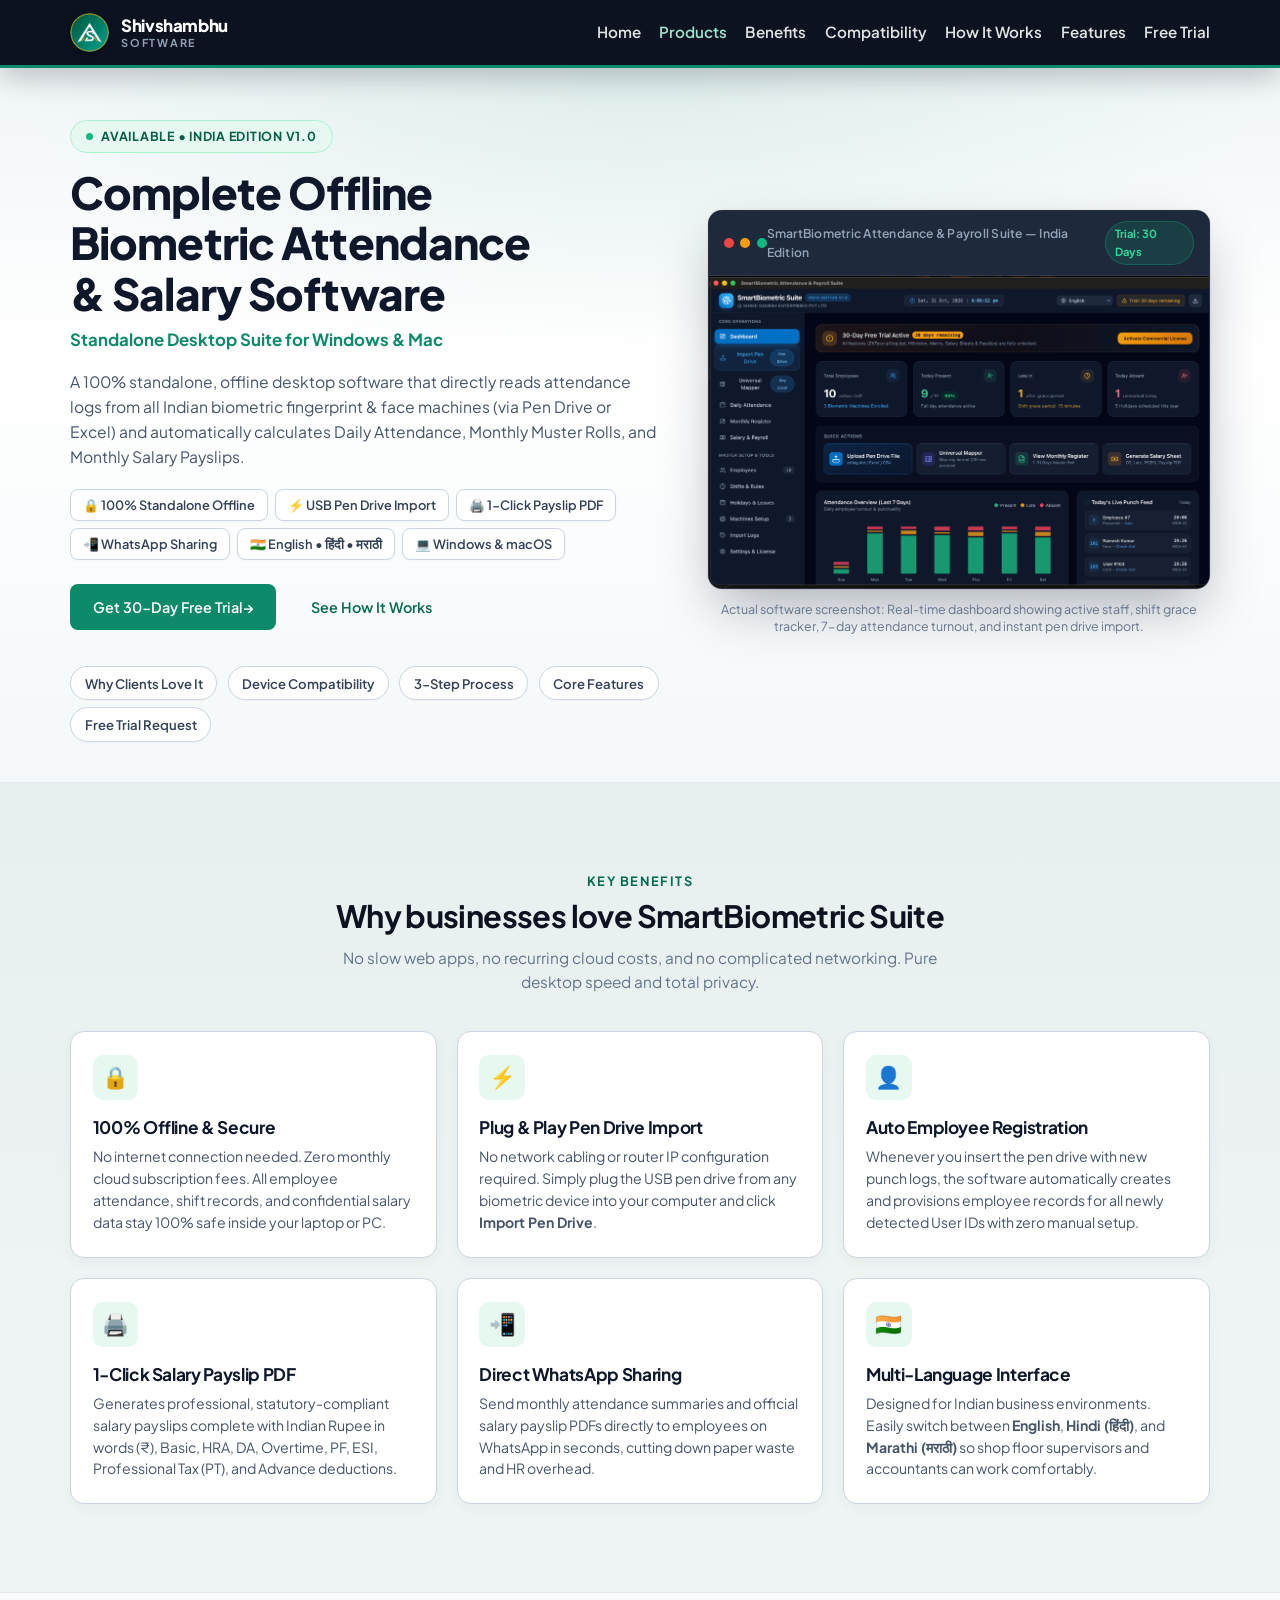
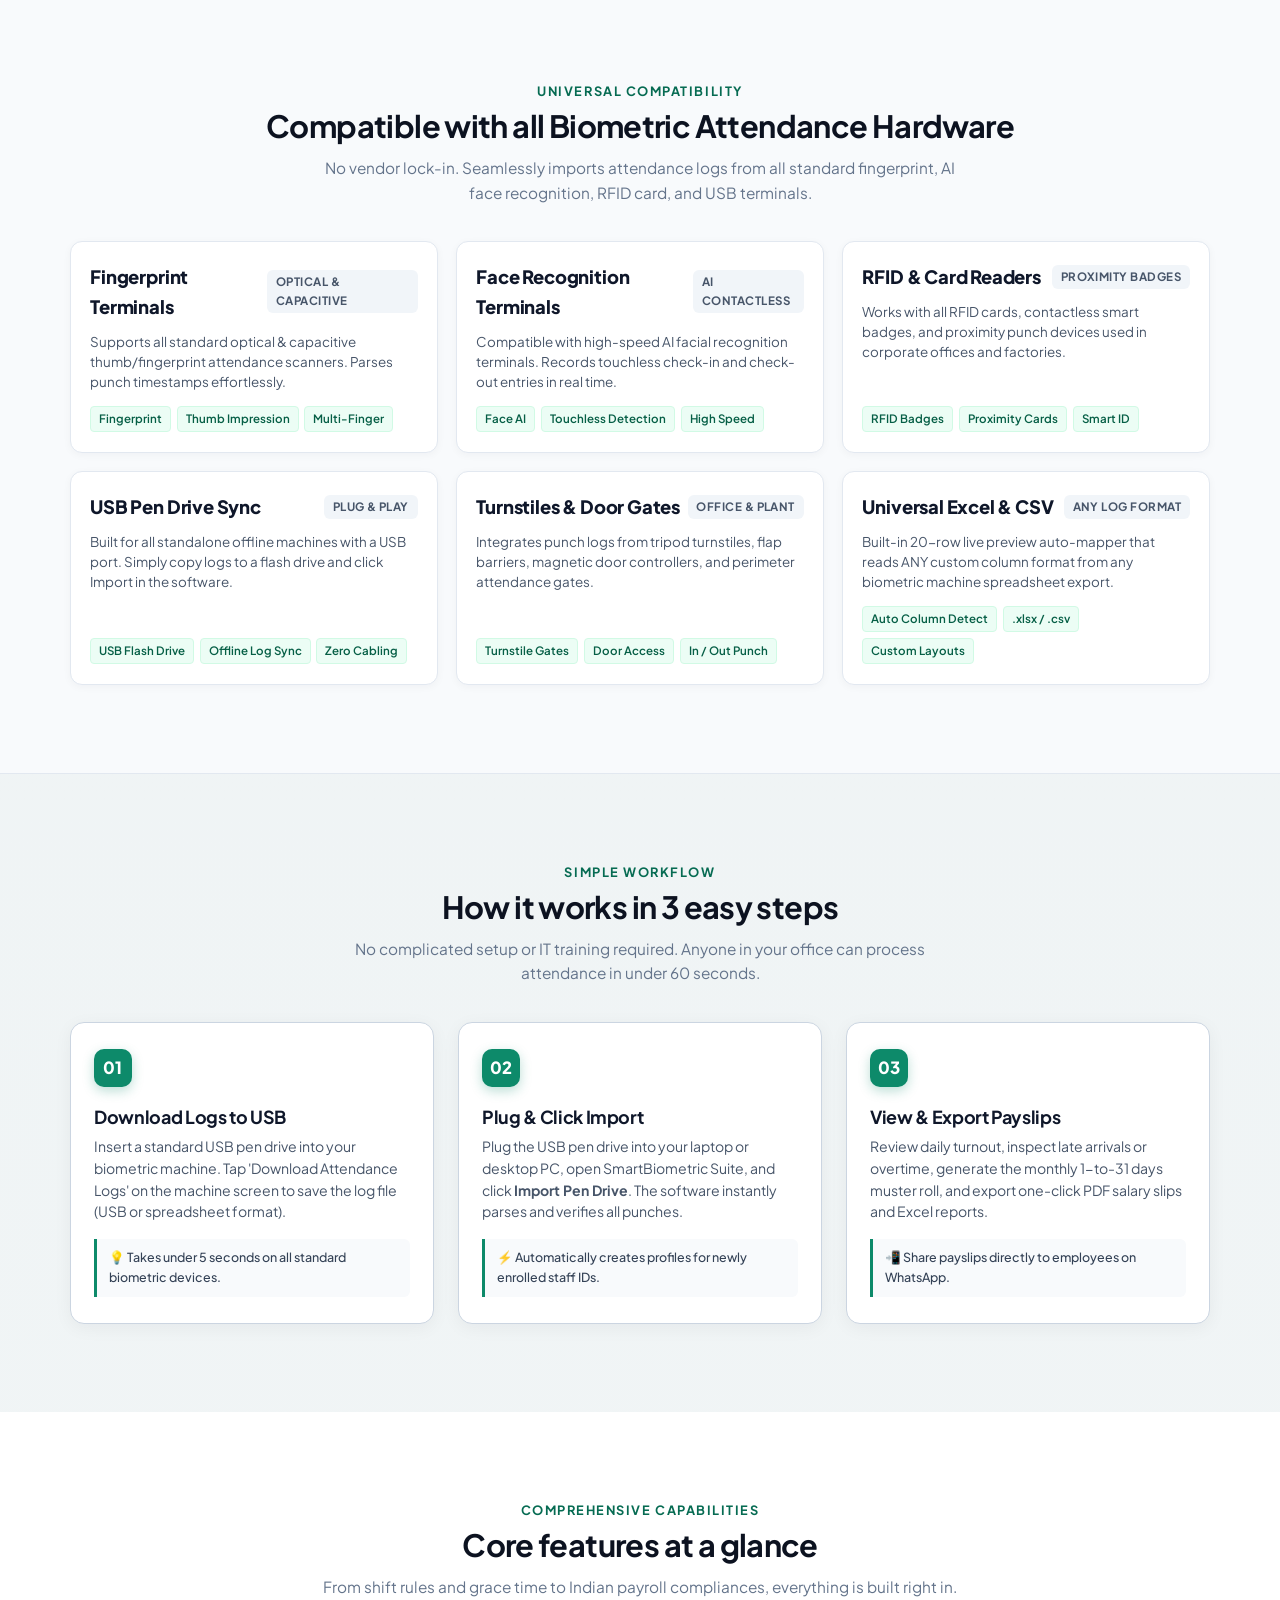
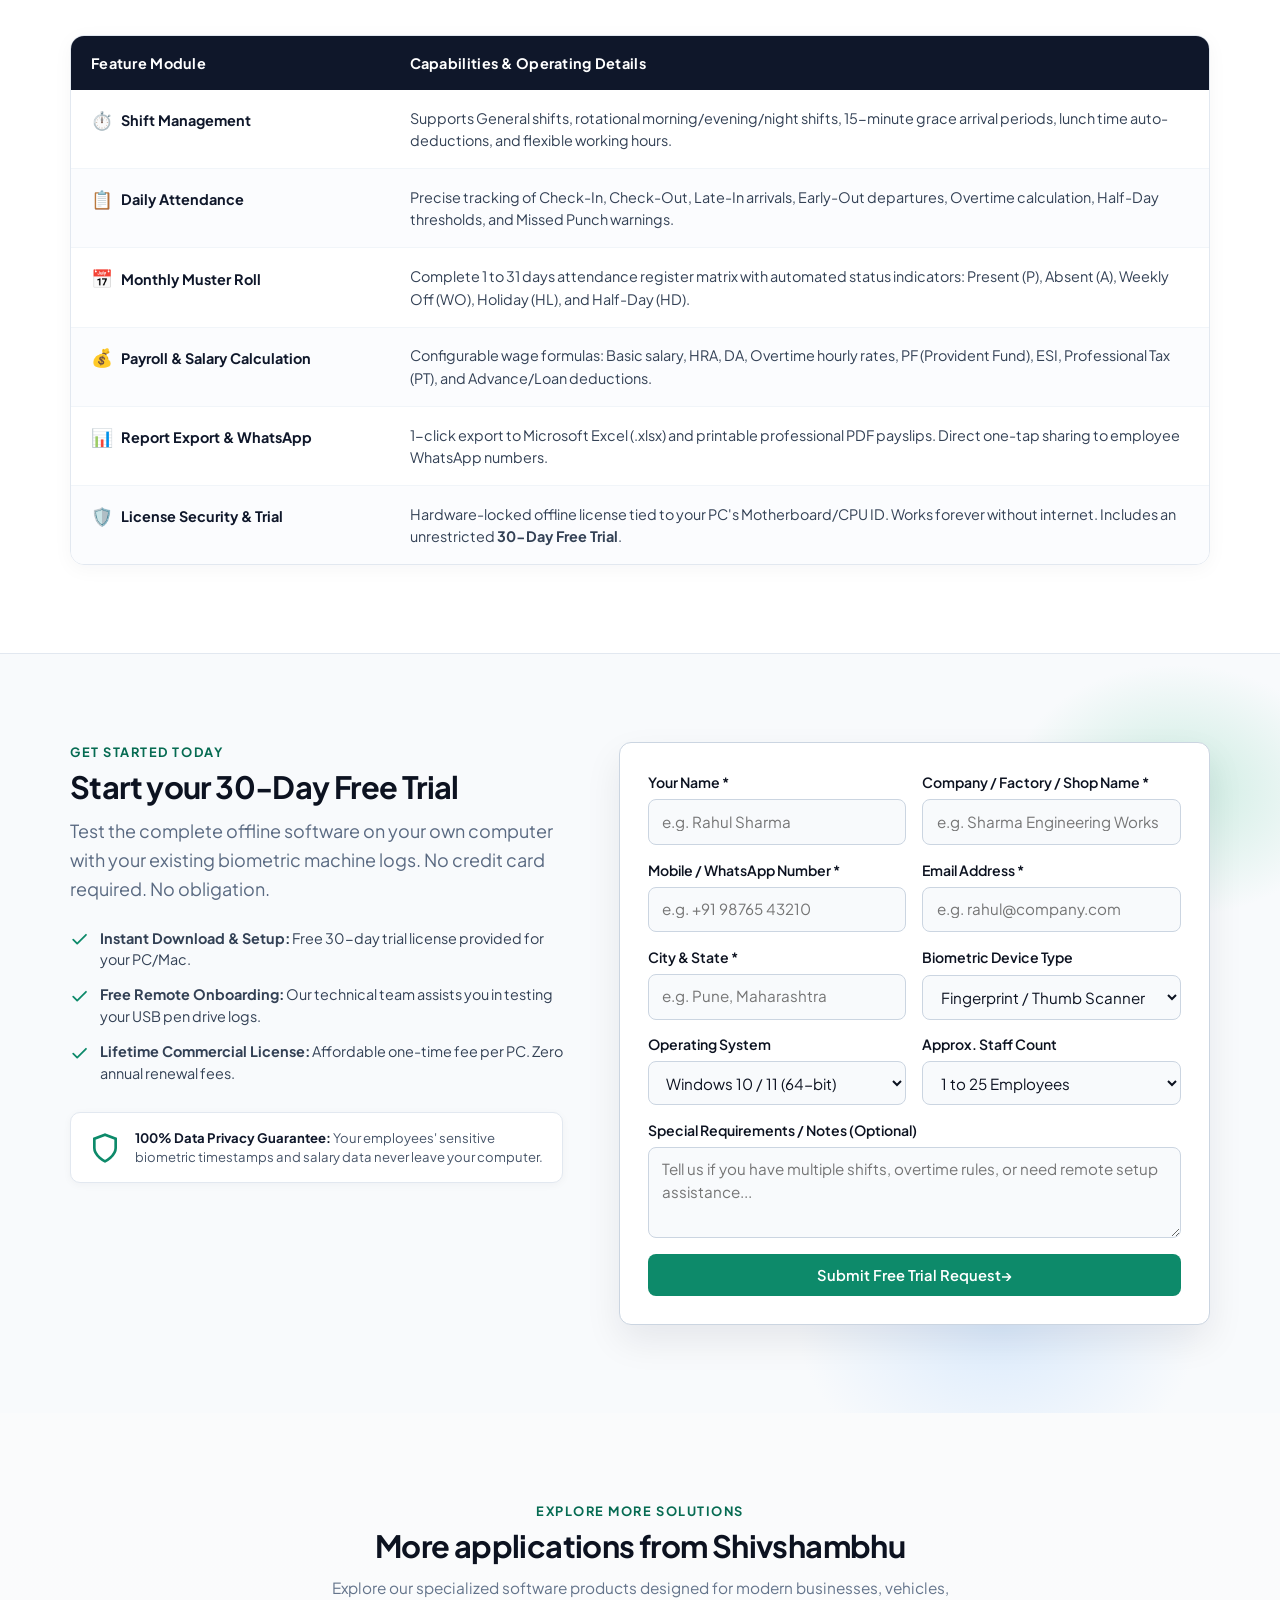
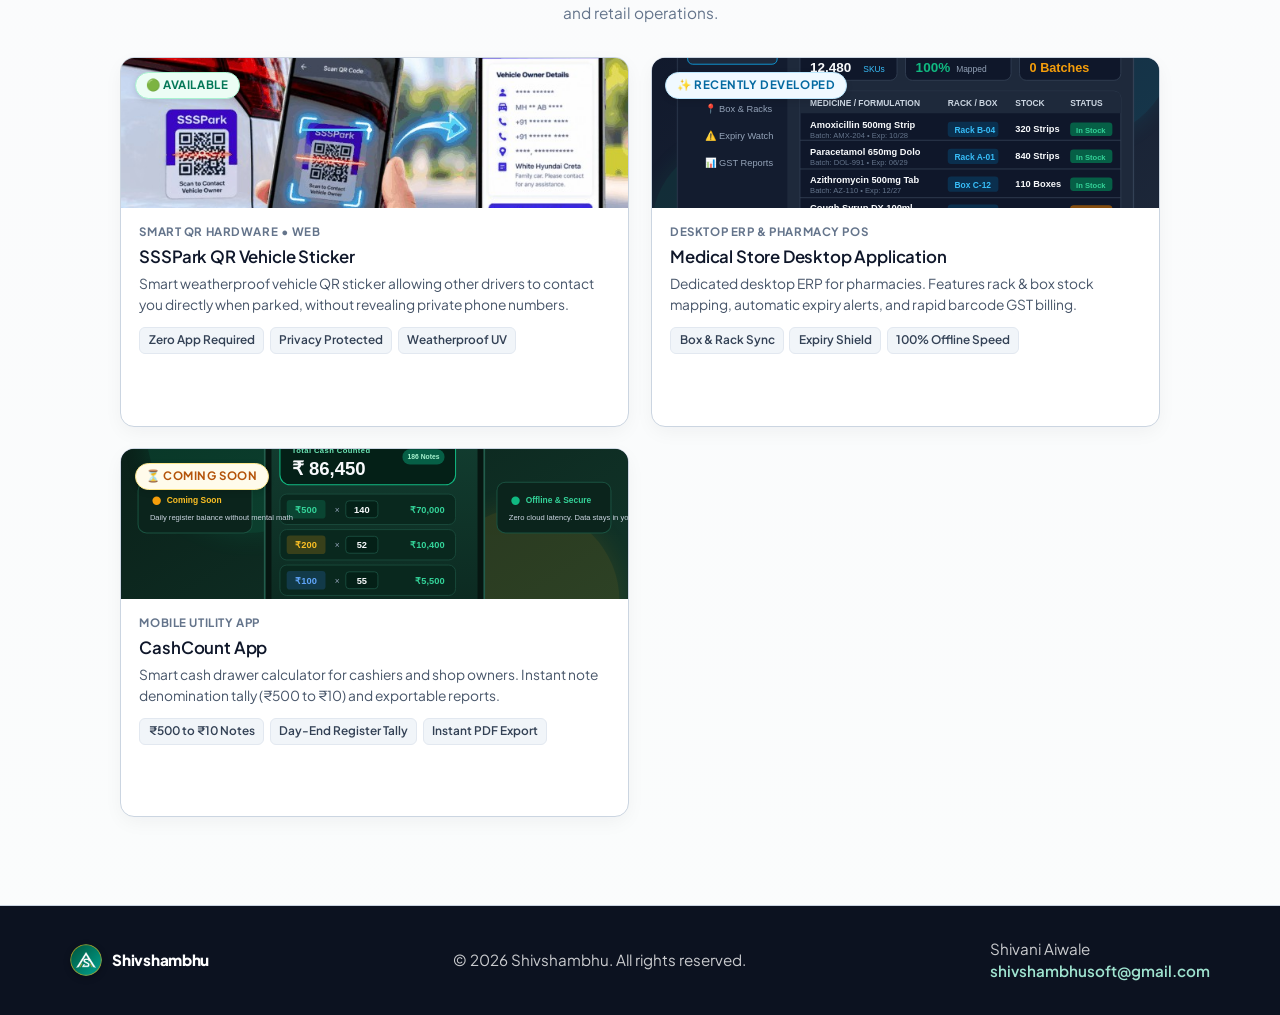
==== biometric-attendance.html @ 1ea9203a "Remove all specific hardware machine brand names and replace with universal biometric device types" ====
<!DOCTYPE html>
<html lang="en">
<head>
  <meta charset="UTF-8" />
  <meta name="viewport" content="width=device-width, initial-scale=1.0" />
  <meta name="description" content="100% standalone offline Biometric Attendance & Salary Management Desktop Software for Windows & Mac. Direct USB pen drive log import from all standard fingerprint, face recognition, and RFID biometric machines." />
  <meta name="theme-color" content="#0c1220" />
  <title>Biometric Attendance &amp; Salary Management Desktop Software | Shivshambhu</title>

  <!-- Open Graph -->
  <meta property="og:type" content="website" />
  <meta property="og:title" content="Offline Biometric Attendance &amp; Salary Desktop Software | Shivshambhu" />
  <meta property="og:description" content="Direct USB pen drive punch log import from all biometric machines. Auto daily attendance, 31-day muster roll register, and 1-click salary payslip PDF." />
  <meta property="og:image" content="assets/biometric-app-preview.png" />

  <!-- Favicon -->
  <link rel="icon" type="image/svg+xml" href="assets/favicon.svg?v=2.3" />
  <link rel="icon" type="image/png" sizes="32x32" href="assets/favicon-32.png" />
  <link rel="icon" type="image/png" sizes="64x64" href="assets/favicon-64.png" />
  <link rel="apple-touch-icon" href="assets/logo-192.png" />

  <!-- Fonts -->
  <link rel="preconnect" href="https://fonts.googleapis.com" />
  <link rel="preconnect" href="https://fonts.gstatic.com" crossorigin />
  <link href="https://fonts.googleapis.com/css2?family=Plus+Jakarta+Sans:wght@400;500;600;700;800&family=Source+Sans+3:wght@400;500;600;700&display=swap" rel="stylesheet" />
  
  <!-- Stylesheets -->
  <link rel="stylesheet" href="css/styles.css?v=2.3" />
  <link rel="stylesheet" href="css/biometric.css?v=1.0" />
</head>
<body class="product-page bio-page">
  <a class="skip-link" href="#main">Skip to content</a>

  <!-- Header -->
  <header class="site-header" id="top">
    <div class="container header-inner">
      <a class="logo logo-lockup" href="index.html" aria-label="Shivshambhu home">
        <img class="logo-img" src="assets/logo-192.png" alt="Shivshambhu Logo" width="39" height="39" />
        <span class="logo-words">Shivshambhu<small>Software</small></span>
      </a>
      <button class="nav-toggle" type="button" aria-expanded="false" aria-controls="site-nav" aria-label="Open menu">
        <span class="nav-toggle-bar"></span>
        <span class="nav-toggle-bar"></span>
        <span class="nav-toggle-bar"></span>
      </button>
      <nav class="site-nav" id="site-nav" aria-label="Primary">
        <ul>
          <li><a href="index.html#home">Home</a></li>
          <li><a href="index.html#products" aria-current="page">Products</a></li>
          <li><a href="#benefits">Benefits</a></li>
          <li><a href="#compatibility">Compatibility</a></li>
          <li><a href="#how-it-works">How It Works</a></li>
          <li><a href="#features">Features</a></li>
          <li><a href="#trial" class="nav-cta-link">Free Trial</a></li>
        </ul>
      </nav>
    </div>
  </header>

  <main id="main">
    <!-- Hero Section -->
    <section class="bio-hero" aria-labelledby="bio-title">
      <div class="container bio-hero-grid">
        <div class="bio-hero-copy">
          <div class="bio-badge-pill">
            <span class="badge-dot"></span>
            <span>Available • India Edition V1.0</span>
          </div>
          <h1 id="bio-title">Complete Offline Biometric Attendance &amp; Salary Software</h1>
          <p class="bio-kicker">Standalone Desktop Suite for Windows &amp; Mac</p>
          <p class="lede">A 100% standalone, offline desktop software that directly reads attendance logs from all Indian biometric fingerprint &amp; face machines (via Pen Drive or Excel) and automatically calculates Daily Attendance, Monthly Muster Rolls, and Monthly Salary Payslips.</p>

          <div class="bio-spec-chips">
            <span class="bio-spec-chip">🔒 100% Standalone Offline</span>
            <span class="bio-spec-chip">⚡ USB Pen Drive Import</span>
            <span class="bio-spec-chip">🖨️ 1-Click Payslip PDF</span>
            <span class="bio-spec-chip">📲 WhatsApp Sharing</span>
            <span class="bio-spec-chip">🇮🇳 English • हिंदी • मराठी</span>
            <span class="bio-spec-chip">💻 Windows &amp; macOS</span>
          </div>

          <div class="bio-actions">
            <a class="btn btn-primary" href="#trial">Get 30-Day Free Trial <span aria-hidden="true">→</span></a>
            <a class="btn btn-line" href="#how-it-works">See How It Works</a>
          </div>

          <nav class="bio-jumps" aria-label="Quick links on this page">
            <a href="#benefits">Why Clients Love It</a>
            <a href="#compatibility">Device Compatibility</a>
            <a href="#how-it-works">3-Step Process</a>
            <a href="#features">Core Features</a>
            <a href="#trial">Free Trial Request</a>
          </nav>
        </div>

        <figure class="bio-stage">
          <div class="bio-window-frame">
            <div class="bio-window-bar">
              <div class="bio-window-dots" aria-hidden="true">
                <span class="bio-dot-red"></span>
                <span class="bio-dot-yellow"></span>
                <span class="bio-dot-green"></span>
              </div>
              <span class="bio-window-title">SmartBiometric Attendance &amp; Payroll Suite — India Edition</span>
              <span class="bio-window-status">Trial: 30 Days</span>
            </div>
            <div class="bio-window-screen">
              <img src="assets/biometric-app-preview.png" alt="SmartBiometric Attendance and Payroll Suite desktop application live dashboard with attendance overview, turnout charts, shift grace metrics, and punch stream." width="1024" height="637" />
            </div>
          </div>
          <p class="bio-stage-caption">Actual software screenshot: Real-time dashboard showing active staff, shift grace tracker, 7-day attendance turnout, and instant pen drive import.</p>
        </figure>
      </div>
    </section>

    <!-- Section 1: Why Clients Love It (Key Benefits) -->
    <section class="section" id="benefits">
      <div class="container">
        <div class="section-head text-center">
          <p class="eyebrow">Key Benefits</p>
          <h2>Why businesses love <span>SmartBiometric Suite</span></h2>
          <p class="lede">No slow web apps, no recurring cloud costs, and no complicated networking. Pure desktop speed and total privacy.</p>
        </div>

        <ul class="bio-benefits-grid">
          <!-- Benefit 1 -->
          <li class="bio-benefit-card reveal">
            <div class="bio-card-icon" aria-hidden="true">🔒</div>
            <h3>100% Offline &amp; Secure</h3>
            <p>No internet connection needed. Zero monthly cloud subscription fees. All employee attendance, shift records, and confidential salary data stay 100% safe inside your laptop or PC.</p>
          </li>

          <!-- Benefit 2 -->
          <li class="bio-benefit-card reveal">
            <div class="bio-card-icon" aria-hidden="true">⚡</div>
            <h3>Plug &amp; Play Pen Drive Import</h3>
            <p>No network cabling or router IP configuration required. Simply plug the USB pen drive from any biometric device into your computer and click <strong>Import Pen Drive</strong>.</p>
          </li>

          <!-- Benefit 3 -->
          <li class="bio-benefit-card reveal">
            <div class="bio-card-icon" aria-hidden="true">👤</div>
            <h3>Auto Employee Registration</h3>
            <p>Whenever you insert the pen drive with new punch logs, the software automatically creates and provisions employee records for all newly detected User IDs with zero manual setup.</p>
          </li>

          <!-- Benefit 4 -->
          <li class="bio-benefit-card reveal">
            <div class="bio-card-icon" aria-hidden="true">🖨️</div>
            <h3>1-Click Salary Payslip PDF</h3>
            <p>Generates professional, statutory-compliant salary payslips complete with Indian Rupee in words (₹), Basic, HRA, DA, Overtime, PF, ESI, Professional Tax (PT), and Advance deductions.</p>
          </li>

          <!-- Benefit 5 -->
          <li class="bio-benefit-card reveal">
            <div class="bio-card-icon" aria-hidden="true">📲</div>
            <h3>Direct WhatsApp Sharing</h3>
            <p>Send monthly attendance summaries and official salary payslip PDFs directly to employees on WhatsApp in seconds, cutting down paper waste and HR overhead.</p>
          </li>

          <!-- Benefit 6 -->
          <li class="bio-benefit-card reveal">
            <div class="bio-card-icon" aria-hidden="true">🇮🇳</div>
            <h3>Multi-Language Interface</h3>
            <p>Designed for Indian business environments. Easily switch between <strong>English</strong>, <strong>Hindi (हिंदी)</strong>, and <strong>Marathi (मराठी)</strong> so shop floor supervisors and accountants can work comfortably.</p>
          </li>
        </ul>
      </div>
    </section>

    <!-- Section 2: Universal Device Compatibility -->
    <section class="section bio-machines-section" id="compatibility">
      <div class="container">
        <div class="section-head text-center">
          <p class="eyebrow">Universal Compatibility</p>
          <h2>Compatible with all <span>Biometric Attendance Hardware</span></h2>
          <p class="lede">No vendor lock-in. Seamlessly imports attendance logs from all standard fingerprint, AI face recognition, RFID card, and USB terminals.</p>
        </div>

        <div class="bio-machines-grid">
          <!-- Device Type 1: Fingerprint Terminals -->
          <div class="bio-machine-card reveal">
            <div class="bio-machine-header">
              <span class="bio-machine-brand">Fingerprint Terminals</span>
              <span class="bio-machine-tag">Optical &amp; Capacitive</span>
            </div>
            <p class="bio-machine-models">Supports all standard optical &amp; capacitive thumb/fingerprint attendance scanners. Parses punch timestamps effortlessly.</p>
            <div class="bio-machine-chips">
              <span>Fingerprint</span>
              <span>Thumb Impression</span>
              <span>Multi-Finger</span>
            </div>
          </div>

          <!-- Device Type 2: Face Recognition Terminals -->
          <div class="bio-machine-card reveal">
            <div class="bio-machine-header">
              <span class="bio-machine-brand">Face Recognition Terminals</span>
              <span class="bio-machine-tag">AI Contactless</span>
            </div>
            <p class="bio-machine-models">Compatible with high-speed AI facial recognition terminals. Records touchless check-in and check-out entries in real time.</p>
            <div class="bio-machine-chips">
              <span>Face AI</span>
              <span>Touchless Detection</span>
              <span>High Speed</span>
            </div>
          </div>

          <!-- Device Type 3: RFID & Smart Card Devices -->
          <div class="bio-machine-card reveal">
            <div class="bio-machine-header">
              <span class="bio-machine-brand">RFID &amp; Card Readers</span>
              <span class="bio-machine-tag">Proximity Badges</span>
            </div>
            <p class="bio-machine-models">Works with all RFID cards, contactless smart badges, and proximity punch devices used in corporate offices and factories.</p>
            <div class="bio-machine-chips">
              <span>RFID Badges</span>
              <span>Proximity Cards</span>
              <span>Smart ID</span>
            </div>
          </div>

          <!-- Device Type 4: USB Pen Drive Log Readers -->
          <div class="bio-machine-card reveal">
            <div class="bio-machine-header">
              <span class="bio-machine-brand">USB Pen Drive Sync</span>
              <span class="bio-machine-tag">Plug &amp; Play</span>
            </div>
            <p class="bio-machine-models">Built for all standalone offline machines with a USB port. Simply copy logs to a flash drive and click Import in the software.</p>
            <div class="bio-machine-chips">
              <span>USB Flash Drive</span>
              <span>Offline Log Sync</span>
              <span>Zero Cabling</span>
            </div>
          </div>

          <!-- Device Type 5: Access Control & Turnstiles -->
          <div class="bio-machine-card reveal">
            <div class="bio-machine-header">
              <span class="bio-machine-brand">Turnstiles &amp; Door Gates</span>
              <span class="bio-machine-tag">Office &amp; Plant</span>
            </div>
            <p class="bio-machine-models">Integrates punch logs from tripod turnstiles, flap barriers, magnetic door controllers, and perimeter attendance gates.</p>
            <div class="bio-machine-chips">
              <span>Turnstile Gates</span>
              <span>Door Access</span>
              <span>In / Out Punch</span>
            </div>
          </div>

          <!-- Device Type 6: Universal Spreadsheet & CSV -->
          <div class="bio-machine-card reveal">
            <div class="bio-machine-header">
              <span class="bio-machine-brand">Universal Excel &amp; CSV</span>
              <span class="bio-machine-tag">Any Log Format</span>
            </div>
            <p class="bio-machine-models">Built-in 20-row live preview auto-mapper that reads ANY custom column format from any biometric machine spreadsheet export.</p>
            <div class="bio-machine-chips">
              <span>Auto Column Detect</span>
              <span>.xlsx / .csv</span>
              <span>Custom Layouts</span>
            </div>
          </div>
        </div>
      </div>
    </section>

    <!-- Section 3: How It Works (Simple 3 Steps) -->
    <section class="section" id="how-it-works">
      <div class="container">
        <div class="section-head text-center">
          <p class="eyebrow">Simple Workflow</p>
          <h2>How it works in <span>3 easy steps</span></h2>
          <p class="lede">No complicated setup or IT training required. Anyone in your office can process attendance in under 60 seconds.</p>
        </div>

        <div class="bio-steps-grid">
          <!-- Step 1 -->
          <div class="bio-step-card reveal">
            <span class="bio-step-badge">01</span>
            <h3>Download Logs to USB</h3>
            <p>Insert a standard USB pen drive into your biometric machine. Tap 'Download Attendance Logs' on the machine screen to save the log file (USB or spreadsheet format).</p>
            <div class="bio-step-tip">💡 Takes under 5 seconds on all standard biometric devices.</div>
          </div>

          <!-- Step 2 -->
          <div class="bio-step-card reveal">
            <span class="bio-step-badge">02</span>
            <h3>Plug &amp; Click Import</h3>
            <p>Plug the USB pen drive into your laptop or desktop PC, open SmartBiometric Suite, and click <strong>Import Pen Drive</strong>. The software instantly parses and verifies all punches.</p>
            <div class="bio-step-tip">⚡ Automatically creates profiles for newly enrolled staff IDs.</div>
          </div>

          <!-- Step 3 -->
          <div class="bio-step-card reveal">
            <span class="bio-step-badge">03</span>
            <h3>View &amp; Export Payslips</h3>
            <p>Review daily turnout, inspect late arrivals or overtime, generate the monthly 1-to-31 days muster roll, and export one-click PDF salary slips and Excel reports.</p>
            <div class="bio-step-tip">📲 Share payslips directly to employees on WhatsApp.</div>
          </div>
        </div>
      </div>
    </section>

    <!-- Section 4: Core Features at a Glance -->
    <section class="section bio-features-section" id="features">
      <div class="container">
        <div class="section-head text-center">
          <p class="eyebrow">Comprehensive Capabilities</p>
          <h2>Core features <span>at a glance</span></h2>
          <p class="lede">From shift rules and grace time to Indian payroll compliances, everything is built right in.</p>
        </div>

        <div class="bio-feature-table-wrap reveal">
          <table class="bio-feature-table" aria-label="SmartBiometric Suite core features matrix">
            <thead>
              <tr>
                <th scope="col">Feature Module</th>
                <th scope="col">Capabilities &amp; Operating Details</th>
              </tr>
            </thead>
            <tbody>
              <tr>
                <td>
                  <div class="bio-feat-name">
                    <span aria-hidden="true">⏱️</span> Shift Management
                  </div>
                </td>
                <td>Supports General shifts, rotational morning/evening/night shifts, 15-minute grace arrival periods, lunch time auto-deductions, and flexible working hours.</td>
              </tr>
              <tr>
                <td>
                  <div class="bio-feat-name">
                    <span aria-hidden="true">📋</span> Daily Attendance
                  </div>
                </td>
                <td>Precise tracking of Check-In, Check-Out, Late-In arrivals, Early-Out departures, Overtime calculation, Half-Day thresholds, and Missed Punch warnings.</td>
              </tr>
              <tr>
                <td>
                  <div class="bio-feat-name">
                    <span aria-hidden="true">📅</span> Monthly Muster Roll
                  </div>
                </td>
                <td>Complete 1 to 31 days attendance register matrix with automated status indicators: Present (P), Absent (A), Weekly Off (WO), Holiday (HL), and Half-Day (HD).</td>
              </tr>
              <tr>
                <td>
                  <div class="bio-feat-name">
                    <span aria-hidden="true">💰</span> Payroll &amp; Salary Calculation
                  </div>
                </td>
                <td>Configurable wage formulas: Basic salary, HRA, DA, Overtime hourly rates, PF (Provident Fund), ESI, Professional Tax (PT), and Advance/Loan deductions.</td>
              </tr>
              <tr>
                <td>
                  <div class="bio-feat-name">
                    <span aria-hidden="true">📊</span> Report Export &amp; WhatsApp
                  </div>
                </td>
                <td>1-click export to Microsoft Excel (.xlsx) and printable professional PDF payslips. Direct one-tap sharing to employee WhatsApp numbers.</td>
              </tr>
              <tr>
                <td>
                  <div class="bio-feat-name">
                    <span aria-hidden="true">🛡️</span> License Security &amp; Trial
                  </div>
                </td>
                <td>Hardware-locked offline license tied to your PC's Motherboard/CPU ID. Works forever without internet. Includes an unrestricted <strong>30-Day Free Trial</strong>.</td>
              </tr>
            </tbody>
          </table>
        </div>
      </div>
    </section>

    <!-- Section 5: 30-Day Free Trial & Demo Request Form -->
    <section class="section bio-trial-section" id="trial">
      <div class="container bio-trial-grid">
        <div class="bio-trial-intro">
          <p class="eyebrow">Get Started Today</p>
          <h2>Start your <span>30-Day Free Trial</span></h2>
          <p class="lede">Test the complete offline software on your own computer with your existing biometric machine logs. No credit card required. No obligation.</p>

          <ul class="bio-trial-points">
            <li>
              <svg viewBox="0 0 24 24" aria-hidden="true"><polyline points="20 6 9 17 4 12"/></svg>
              <span><strong>Instant Download &amp; Setup:</strong> Free 30-day trial license provided for your PC/Mac.</span>
            </li>
            <li>
              <svg viewBox="0 0 24 24" aria-hidden="true"><polyline points="20 6 9 17 4 12"/></svg>
              <span><strong>Free Remote Onboarding:</strong> Our technical team assists you in testing your USB pen drive logs.</span>
            </li>
            <li>
              <svg viewBox="0 0 24 24" aria-hidden="true"><polyline points="20 6 9 17 4 12"/></svg>
              <span><strong>Lifetime Commercial License:</strong> Affordable one-time fee per PC. Zero annual renewal fees.</span>
            </li>
          </ul>

          <div class="bio-trust-banner">
            <svg viewBox="0 0 24 24" aria-hidden="true"><path d="M12 22s8-4 8-10V5l-8-3-8 3v7c0 6 8 10 8 10z"/></svg>
            <p><strong>100% Data Privacy Guarantee:</strong> Your employees' sensitive biometric timestamps and salary data never leave your computer.</p>
          </div>
        </div>

        <!-- Trial Request Form -->
        <form class="contact-form" id="trial-form" novalidate>
          <div class="bio-form-grid-2col">
            <div class="field">
              <label for="trial-name">Your Name *</label>
              <input type="text" id="trial-name" name="name" required placeholder="e.g. Rahul Sharma" autocomplete="name" />
            </div>

            <div class="field">
              <label for="trial-company">Company / Factory / Shop Name *</label>
              <input type="text" id="trial-company" name="company" required placeholder="e.g. Sharma Engineering Works" />
            </div>

            <div class="field">
              <label for="trial-phone">Mobile / WhatsApp Number *</label>
              <input type="tel" id="trial-phone" name="phone" required placeholder="e.g. +91 98765 43210" autocomplete="tel" />
            </div>

            <div class="field">
              <label for="trial-email">Email Address *</label>
              <input type="email" id="trial-email" name="email" required placeholder="e.g. rahul@company.com" autocomplete="email" />
            </div>

            <div class="field">
              <label for="trial-city">City &amp; State *</label>
              <input type="text" id="trial-city" name="city" required placeholder="e.g. Pune, Maharashtra" />
            </div>

            <div class="field">
              <label for="trial-machine">Biometric Device Type</label>
              <select id="trial-machine" name="machine">
                <option value="Fingerprint Biometric Device">Fingerprint / Thumb Scanner</option>
                <option value="Face Recognition Device">Face Recognition Terminal</option>
                <option value="RFID / Smart Card Reader">RFID / Smart Card Reader</option>
                <option value="USB Pen Drive Machine">USB Pen Drive Log Machine</option>
                <option value="Excel / CSV Sheet">Excel / CSV Attendance Sheet</option>
                <option value="Other Biometric Device">Other Biometric Device</option>
              </select>
            </div>

            <div class="field">
              <label for="trial-os">Operating System</label>
              <select id="trial-os" name="os">
                <option value="Windows 10/11">Windows 10 / 11 (64-bit)</option>
                <option value="macOS">macOS (Apple Silicon &amp; Intel)</option>
                <option value="Windows 7/8">Windows 7 / 8</option>
              </select>
            </div>

            <div class="field">
              <label for="trial-staff">Approx. Staff Count</label>
              <select id="trial-staff" name="staff">
                <option value="1-25">1 to 25 Employees</option>
                <option value="26-100">26 to 100 Employees</option>
                <option value="101-500">101 to 500 Employees</option>
                <option value="500+">500+ Employees</option>
              </select>
            </div>

            <div class="field bio-form-span-full">
              <label for="trial-notes">Special Requirements / Notes (Optional)</label>
              <textarea id="trial-notes" name="notes" rows="3" placeholder="Tell us if you have multiple shifts, overtime rules, or need remote setup assistance..."></textarea>
            </div>
          </div>

          <button class="btn btn-primary" type="submit">Submit Free Trial Request <span aria-hidden="true">→</span></button>
          <p class="form-status" id="trial-status" role="status" aria-live="polite" hidden></p>
        </form>
      </div>
    </section>

    <!-- Cross-Promotion: Other Products -->
    <section class="section section-alt" id="more-products">
      <div class="container">
        <div class="section-head text-center">
          <p class="eyebrow">Explore More Solutions</p>
          <h2>More applications from <span>Shivshambhu</span></h2>
          <p class="lede">Explore our specialized software products designed for modern businesses, vehicles, and retail operations.</p>
        </div>

        <div class="more-products-preview-grid">
          <!-- SSSPark QR Vehicle Sticker -->
          <article class="more-prod-card reveal">
            <div class="more-prod-badge status-available">🟢 Available</div>
            <div class="more-prod-media">
              <img src="assets/ssspark-scan-flow.jpg" alt="SSSPark QR vehicle sticker scan flow" loading="lazy" />
            </div>
            <div class="more-prod-content">
              <span class="more-prod-tag">Smart QR Hardware • Web</span>
              <h3>SSSPark QR Vehicle Sticker</h3>
              <p>Smart weatherproof vehicle QR sticker allowing other drivers to contact you directly when parked, without revealing private phone numbers.</p>
              <div class="more-prod-chips">
                <span>Zero App Required</span>
                <span>Privacy Protected</span>
                <span>Weatherproof UV</span>
              </div>
              <a class="btn btn-studio-line" href="ssspark.html">Explore SSSPark <span aria-hidden="true">→</span></a>
            </div>
          </article>

          <!-- Medical Store Desktop ERP -->
          <article class="more-prod-card reveal">
            <div class="more-prod-badge status-recent">✨ Recently Developed</div>
            <div class="more-prod-media">
              <img src="assets/medical-app-preview.svg" alt="Medical Store Desktop Application stock and rack management interface" loading="lazy" />
            </div>
            <div class="more-prod-content">
              <span class="more-prod-tag">Desktop ERP &amp; Pharmacy POS</span>
              <h3>Medical Store Desktop Application</h3>
              <p>Dedicated desktop ERP for pharmacies. Features rack &amp; box stock mapping, automatic expiry alerts, and rapid barcode GST billing.</p>
              <div class="more-prod-chips">
                <span>Box &amp; Rack Sync</span>
                <span>Expiry Shield</span>
                <span>100% Offline Speed</span>
              </div>
              <a class="btn btn-studio-line" href="index.html#products">View Product Details <span aria-hidden="true">→</span></a>
            </div>
          </article>

          <!-- CashCount App -->
          <article class="more-prod-card reveal">
            <div class="more-prod-badge status-soon">⏳ Coming Soon</div>
            <div class="more-prod-media">
              <img src="assets/cashcount-preview.svg" alt="CashCount smart cash denomination tally mobile app" loading="lazy" />
            </div>
            <div class="more-prod-content">
              <span class="more-prod-tag">Mobile Utility App</span>
              <h3>CashCount App</h3>
              <p>Smart cash drawer calculator for cashiers and shop owners. Instant note denomination tally (₹500 to ₹10) and exportable reports.</p>
              <div class="more-prod-chips">
                <span>₹500 to ₹10 Notes</span>
                <span>Day-End Register Tally</span>
                <span>Instant PDF Export</span>
              </div>
              <a class="btn btn-studio-line" href="index.html#products">View Product Details <span aria-hidden="true">→</span></a>
            </div>
          </article>
        </div>
      </div>
    </section>
  </main>

  <!-- Footer -->
  <footer class="site-footer">
    <div class="container footer-inner">
      <div class="footer-brand-wrap">
        <img class="footer-logo" src="assets/logo-192.png" alt="Shivshambhu Logo" width="32" height="32" />
        <p class="footer-brand">Shivshambhu</p>
      </div>
      <p class="footer-copy">&copy; <span id="year"></span> Shivshambhu. All rights reserved.</p>
      <p class="footer-person">Shivani Aiwale<br /><a href="mailto:shivshambhusoft@gmail.com">shivshambhusoft@gmail.com</a></p>
    </div>
  </footer>

  <script src="js/main.js"></script>
</body>
</html>
---- css/styles.css ----
/* Shivshambhu — design tokens */
:root {
  --ink: #0c1220;
  --ink-soft: #243047;
  --muted: #5a6a82;
  --paper: #f8fafc;
  --paper-alt: #f1f5f9;
  --line: #cbd5e1;
  --accent: #0d8a6a;
  --accent-deep: #066b52;
  --accent-light: #10b981;
  --accent-soft: #d4f0e7;
  --hero-tint: rgba(8, 18, 32, 0.62);
  --white: #ffffff;
  --shadow: 0 16px 36px rgba(12, 18, 32, 0.08);
  --shadow-hover: 0 24px 48px rgba(12, 18, 32, 0.14);
  --radius-sm: 8px;
  --radius: 12px;
  --radius-lg: 16px;
  --font-display: "Plus Jakarta Sans", -apple-system, BlinkMacSystemFont, "Segoe UI", Roboto, sans-serif;
  --font-body: "Plus Jakarta Sans", -apple-system, BlinkMacSystemFont, "Segoe UI", Roboto, sans-serif;
  --container: min(1140px, calc(100% - 2.5rem));
  --header-h: 4.25rem;
}

*,
*::before,
*::after {
  box-sizing: border-box;
}

html {
  scroll-behavior: smooth;
  overflow-x: hidden;
}

body {
  margin: 0;
  overflow-x: hidden;
  font-family: var(--font-body);
  font-size: 0.95rem;
  line-height: 1.6;
  color: var(--ink-soft);
  background-color: #e7eef0;
  background-image:
    radial-gradient(980px 460px at 0% -8%, rgba(13, 138, 106, 0.16), transparent 62%),
    radial-gradient(760px 380px at 100% 0%, rgba(12, 18, 32, 0.07), transparent 58%),
    linear-gradient(180deg, #dceae6 0%, #eef3f4 22%, #f4f7f8 100%);
}

img {
  max-width: 100%;
  display: block;
}

a {
  color: var(--accent-deep);
  text-decoration-thickness: 1px;
  text-underline-offset: 0.18em;
}

a:hover {
  color: var(--accent);
}

h1,
h2,
h3,
.brand-mark,
.logo,
.footer-brand {
  font-family: var(--font-body);
  color: var(--ink);
  letter-spacing: -0.02em;
}

h1 {
  font-size: clamp(1.85rem, 3.8vw, 2.65rem);
  line-height: 1.15;
  font-weight: 800;
  margin: 0.25rem 0 0.75rem;
  max-width: 16ch;
}

h2 {
  font-size: clamp(1.35rem, 2.4vw, 1.95rem);
  line-height: 1.25;
  font-weight: 700;
  margin: 0.2rem 0 0.65rem;
}

h3 {
  font-size: clamp(1.05rem, 1.6vw, 1.2rem);
  font-weight: 700;
  line-height: 1.35;
  margin: 0 0 0.35rem;
}

p {
  margin: 0 0 1rem;
}

code {
  font-size: 0.9em;
  background: var(--paper-alt);
  padding: 0.12em 0.35em;
  border-radius: 3px;
}

.skip-link {
  position: absolute;
  left: 1rem;
  top: -3rem;
  background: var(--ink);
  color: var(--white);
  padding: 0.5rem 0.85rem;
  z-index: 1000;
}

.skip-link:focus {
  top: 0.75rem;
}

.container {
  width: var(--container);
  margin-inline: auto;
}

.container.narrow {
  max-width: 720px;
}

/* Header */
.site-header {
  position: sticky;
  top: 0;
  z-index: 50;
  height: calc(var(--header-h) + env(safe-area-inset-top));
  padding-top: env(safe-area-inset-top);
  background: #0c1220;
  border-bottom: 3px solid var(--accent);
  box-shadow: 0 10px 28px rgba(8, 14, 24, 0.22);
}

.site-header.is-scrolled {
  background: #0c1220;
}

.header-inner {
  height: 100%;
  display: flex;
  align-items: center;
  justify-content: space-between;
  gap: 1rem;
}

.logo {
  font-weight: 800;
  font-size: 1.2rem;
  text-decoration: none;
  color: var(--white);
  white-space: nowrap;
}

.logo:hover {
  color: #b7f0df;
}

.site-nav ul {
  display: flex;
  flex-wrap: wrap;
  gap: 0.35rem 1.15rem;
  list-style: none;
  margin: 0;
  padding: 0;
}

.site-nav a {
  text-decoration: none;
  color: rgba(255, 255, 255, 0.88);
  font-weight: 600;
  font-size: 0.95rem;
}

.site-nav a:hover,
.site-nav a:focus-visible,
.site-nav a[aria-current="page"] {
  color: #9fe3cf;
}

.nav-toggle {
  display: none;
  width: 2.75rem;
  height: 2.75rem;
  border: 1px solid rgba(255, 255, 255, 0.28);
  background: rgba(255, 255, 255, 0.06);
  border-radius: var(--radius);
  padding: 0.65rem;
  flex-direction: column;
  justify-content: space-between;
  cursor: pointer;
}

.nav-toggle-bar {
  display: block;
  height: 2px;
  background: var(--white);
  border-radius: 2px;
  transition: transform 0.2s ease, opacity 0.2s ease;
}

.nav-toggle[aria-expanded="true"] .nav-toggle-bar:nth-child(1) {
  transform: translateY(7px) rotate(45deg);
}

.nav-toggle[aria-expanded="true"] .nav-toggle-bar:nth-child(2) {
  opacity: 0;
}

.nav-toggle[aria-expanded="true"] .nav-toggle-bar:nth-child(3) {
  transform: translateY(-7px) rotate(-45deg);
}

/* Hero */
.hero {
  position: relative;
  min-height: calc(100svh - var(--header-h));
  display: grid;
  align-items: end;
  color: var(--white);
  overflow: hidden;
}

.hero-media {
  position: absolute;
  inset: 0;
  background:
    linear-gradient(120deg, rgba(6, 40, 32, 0.25), transparent 45%),
    url("https://images.unsplash.com/photo-1522071820081-009f0129c71c?auto=format&fit=crop&w=2000&q=80")
      center / cover no-repeat;
  transform: scale(1.04);
  animation: hero-zoom 18s ease-out forwards;
}

.hero-scrim {
  position: absolute;
  inset: 0;
  background:
    linear-gradient(180deg, rgba(8, 18, 32, 0.35) 0%, var(--hero-tint) 55%, rgba(8, 18, 32, 0.82) 100%);
}

.hero-content {
  position: relative;
  z-index: 1;
  padding: clamp(3rem, 10vh, 6rem) 0 clamp(3.5rem, 9vh, 5.5rem);
}

.brand-mark {
  margin: 0;
  font-size: clamp(1.5rem, 3vw, 2rem);
  font-weight: 800;
  color: var(--white);
  opacity: 0;
  animation: rise 0.8s ease 0.1s forwards;
}

.hero h1 {
  color: var(--white);
  max-width: 16ch;
  opacity: 0;
  animation: rise 0.85s ease 0.22s forwards;
}

.hero-lead {
  max-width: 38ch;
  font-size: 1.125rem;
  color: rgba(255, 255, 255, 0.9);
  opacity: 0;
  animation: rise 0.85s ease 0.34s forwards;
}

.hero-actions {
  display: flex;
  flex-wrap: wrap;
  gap: 0.75rem;
  margin-top: 1.5rem;
  opacity: 0;
  animation: rise 0.85s ease 0.46s forwards;
}

@keyframes rise {
  from {
    opacity: 0;
    transform: translateY(18px);
  }
  to {
    opacity: 1;
    transform: translateY(0);
  }
}

@keyframes hero-zoom {
  from {
    transform: scale(1.08);
  }
  to {
    transform: scale(1);
  }
}

/* Buttons */
.btn {
  display: inline-flex;
  align-items: center;
  justify-content: center;
  min-height: 2.65rem;
  padding: 0.58rem 1.25rem;
  border-radius: var(--radius-sm);
  font-family: var(--font-body);
  font-weight: 600;
  font-size: 0.92rem;
  text-decoration: none;
  border: 1px solid transparent;
  cursor: pointer;
  transition: background 0.2s ease, color 0.2s ease, border-color 0.2s ease, transform 0.15s ease;
}

.btn:active {
  transform: translateY(1px);
}

.btn-primary {
  background: var(--accent);
  color: var(--white);
}

.btn-primary:hover {
  background: var(--accent-deep);
  color: var(--white);
}

.btn-ghost {
  background: transparent;
  color: var(--white);
  border-color: rgba(255, 255, 255, 0.55);
}

.btn-ghost:hover {
  background: rgba(255, 255, 255, 0.1);
  color: var(--white);
}

/* Sections */
.section {
  padding: clamp(3.5rem, 8vw, 5.5rem) 0;
}

.section-alt {
  background: rgba(255, 255, 255, 0.62);
}

.eyebrow {
  margin: 0 0 0.35rem;
  font-size: 0.8rem;
  font-weight: 700;
  letter-spacing: 0.12em;
  text-transform: uppercase;
  color: var(--accent-deep);
}

.lede {
  font-size: 1.125rem;
  color: var(--muted);
  max-width: 52ch;
}

.section-lede {
  margin-bottom: 2rem;
}

.mission {
  margin-top: 2rem;
  padding-top: 1.5rem;
  border-top: 1px solid var(--line);
}

.mission h3 {
  color: var(--accent-deep);
}

.about-layout {
  display: grid;
  grid-template-columns: minmax(0, 1.05fr) minmax(260px, 0.95fr);
  gap: 2rem 3rem;
  align-items: center;
}

#about {
  scroll-margin-top: calc(var(--header-h) + env(safe-area-inset-top));
}

.about-eyebrow {
  display: flex;
  align-items: center;
  gap: 0.75rem;
}

.about-eyebrow::after {
  content: "";
  width: 3.5rem;
  height: 2px;
  background: #1ed4b4;
}

.about-copy h2 {
  max-width: 18ch;
  font-family: var(--font-body);
  font-size: clamp(1.45rem, 2.6vw, 2.15rem);
  font-weight: 800;
  line-height: 1.22;
  letter-spacing: -0.02em;
  color: #122033;
}

.about-copy h2 span {
  color: #14b8c7;
}

.about-copy > p {
  max-width: 58ch;
  color: #4d5d73;
  font-size: 0.96rem;
  line-height: 1.6;
}

.about-points {
  display: grid;
  grid-template-columns: 1fr 1fr;
  gap: 0.85rem;
  margin-top: 0.5rem;
}

.about-points article {
  margin: 0;
  padding: 1rem 1rem 0.9rem;
  border-radius: 1rem;
  background: #eef8f4;
}

.about-points h3 {
  margin: 0.35rem 0 0.3rem;
  font-family: var(--font-body);
  font-size: 1.05rem;
  letter-spacing: 0;
}

.about-points p {
  margin: 0;
  color: #4d5d73;
  font-size: 0.95rem;
  line-height: 1.45;
}

.about-ico {
  display: grid;
  place-items: center;
  width: 2.2rem;
  height: 2.2rem;
  border-radius: 50%;
  background: #d9f6ee;
}

.about-ico svg {
  width: 1.15rem;
  height: 1.15rem;
  fill: none;
  stroke: #0d8a6a;
  stroke-width: 1.7;
  stroke-linecap: round;
  stroke-linejoin: round;
}

.about-ico-vision {
  background: #e4eefc;
}

.about-ico-vision svg {
  stroke: #3b6fd8;
}

.about-figure {
  margin: 0;
}

.about-figure img {
  width: 100%;
  height: auto;
  border-radius: 1.25rem;
  box-shadow: 0 16px 40px rgba(12, 18, 32, 0.12);
}

@media (max-width: 800px) {
  .about-layout,
  .about-points {
    grid-template-columns: 1fr;
  }

  .about-copy h2 {
    max-width: none;
  }
}

/* Services — four cards */
#services {
  scroll-margin-top: calc(var(--header-h) + env(safe-area-inset-top));
  background: #f4f8fb;
}

.services-wrap h2 {
  max-width: 20ch;
  font-family: var(--font-body);
  font-size: clamp(1.45rem, 2.6vw, 2.15rem);
  font-weight: 800;
  letter-spacing: -0.02em;
  line-height: 1.22;
  color: #122033;
}

.services-wrap h2 span {
  color: #2f7cf6;
}

.services-wrap .lede {
  max-width: 62ch;
  margin-bottom: 1.75rem;
  color: #5d6d82;
  font-size: 0.96rem;
  line-height: 1.6;
}

.service-cards {
  list-style: none;
  margin: 0;
  padding: 0;
  display: grid;
  grid-template-columns: repeat(4, minmax(0, 1fr));
  gap: 1rem;
}

.service-cards li {
  position: relative;
  overflow: hidden;
  display: flex;
  flex-direction: column;
  min-height: 100%;
  margin: 0;
  padding: 1.25rem 1.15rem 1.15rem;
  border: 1px solid #e6eef6;
  border-radius: 1.15rem;
  background: #fff;
  box-shadow: 0 10px 28px rgba(18, 40, 70, 0.05);
}

.service-cards li::before {
  content: "";
  position: absolute;
  top: -2.4rem;
  right: -2.2rem;
  width: 7.5rem;
  height: 7.5rem;
  border-radius: 50%;
  background: #e7f8f3;
}

.service-cards li.svc-blue::before {
  background: #e7eefc;
}

.svc-ico {
  position: relative;
  display: grid;
  place-items: center;
  width: 2.75rem;
  height: 2.75rem;
  margin-bottom: 1rem;
  border-radius: 0.85rem;
  background: #e7f8f3;
}

.svc-ico svg {
  width: 1.25rem;
  height: 1.25rem;
  fill: none;
  stroke: #12b89a;
  stroke-width: 1.7;
  stroke-linecap: round;
  stroke-linejoin: round;
}

.svc-blue .svc-ico {
  background: #e7eefc;
}

.svc-blue .svc-ico svg {
  stroke: #3b6fd8;
}

.service-cards h3 {
  position: relative;
  margin: 0 0 0.45rem;
  font-family: var(--font-body);
  font-size: 1.05rem;
  letter-spacing: 0;
  color: #122033;
}

.service-cards p {
  position: relative;
  margin: 0 0 1.25rem;
  color: #5d6d82;
  font-size: 0.95rem;
  line-height: 1.5;
}

.svc-more {
  position: relative;
  display: grid;
  place-items: center;
  width: 2rem;
  height: 2rem;
  margin-top: auto;
  border-radius: 50%;
  background: #e7f8f3;
  color: #12b89a;
  text-decoration: none;
  font-size: 1rem;
  line-height: 1;
}

.svc-blue .svc-more {
  background: #e7eefc;
  color: #3b6fd8;
}

.svc-more:hover {
  color: #0d8a6a;
}

.svc-blue .svc-more:hover {
  color: #2456b8;
}

@media (max-width: 960px) {
  .service-cards {
    grid-template-columns: repeat(2, minmax(0, 1fr));
  }
}

@media (max-width: 640px) {
  .services-wrap h2 {
    max-width: none;
  }

  .service-cards {
    grid-template-columns: 1fr;
  }
}

/* Hero Badges & Quick Stats */
.hero-badge-pill {
  display: inline-flex;
  align-items: center;
  gap: 0.6rem;
  padding: 0.4rem 1.05rem;
  background: rgba(13, 138, 106, 0.18);
  border: 1px solid rgba(16, 185, 129, 0.35);
  border-radius: 9999px;
  color: #a7f3d0;
  font-size: 0.86rem;
  font-weight: 700;
  letter-spacing: 0.04em;
  text-transform: uppercase;
  margin-bottom: 1.15rem;
  backdrop-filter: blur(8px);
}

.pulse-dot {
  width: 8px;
  height: 8px;
  border-radius: 50%;
  background: #10b981;
  box-shadow: 0 0 0 0 rgba(16, 185, 129, 0.7);
  animation: pulseDot 2s cubic-bezier(0.4, 0, 0.6, 1) infinite;
  flex-shrink: 0;
}

@keyframes pulseDot {
  0% {
    box-shadow: 0 0 0 0 rgba(16, 185, 129, 0.7);
  }
  70% {
    box-shadow: 0 0 0 7px rgba(16, 185, 129, 0);
  }
  100% {
    box-shadow: 0 0 0 0 rgba(16, 185, 129, 0);
  }
}

.hero-tech-pills {
  display: flex;
  flex-wrap: wrap;
  gap: 0.6rem;
  margin-top: 1.85rem;
}

.hero-tech-pill {
  display: inline-flex;
  align-items: center;
  gap: 0.45rem;
  padding: 0.4rem 0.85rem;
  background: rgba(255, 255, 255, 0.08);
  border: 1px solid rgba(255, 255, 255, 0.16);
  border-radius: 9999px;
  color: rgba(255, 255, 255, 0.92);
  font-size: 0.86rem;
  font-weight: 600;
  backdrop-filter: blur(6px);
  transition: background 0.2s ease, border-color 0.2s ease, transform 0.2s ease;
}

.hero-tech-pill:hover {
  background: rgba(255, 255, 255, 0.16);
  border-color: rgba(255, 255, 255, 0.35);
  transform: translateY(-2px);
}

.hero-tech-pill svg {
  width: 14px;
  height: 14px;
  fill: none;
  stroke: #34d399;
  stroke-width: 2;
  stroke-linecap: round;
  stroke-linejoin: round;
}

/* Service Card Tags */
.svc-tags {
  display: flex;
  flex-wrap: wrap;
  gap: 0.35rem;
  margin-top: 0.85rem;
}

.svc-tags span {
  font-size: 0.74rem;
  font-weight: 600;
  padding: 0.18rem 0.52rem;
  background: #eef5f2;
  color: #065f46;
  border-radius: 9999px;
  border: 1px solid #d1e7dd;
}

.service-cards li.svc-blue .svc-tags span {
  background: #eff6ff;
  color: #1e40af;
  border-color: #dbeafe;
}

.service-cards li {
  position: relative;
  transition: transform 0.25s ease, box-shadow 0.25s ease, border-color 0.25s ease;
  border: 1px solid #dbe4ee;
  border-radius: 14px;
  overflow: hidden;
}

.service-cards li::before {
  content: "";
  position: absolute;
  top: 0;
  left: 0;
  right: 0;
  height: 3px;
  background: linear-gradient(90deg, #0d8a6a, #2563eb);
  opacity: 0;
  transition: opacity 0.25s ease;
}

.service-cards li:hover {
  transform: translateY(-4px);
  box-shadow: 0 16px 32px rgba(12, 18, 32, 0.08);
  border-color: #cbd5e1;
}

.service-cards li:hover::before {
  opacity: 1;
}

/* ========================================================
   PRODUCTS SHOWCASE SECTION (Refined & Compact)
   ======================================================== */
.products-showcase-section {
  scroll-margin-top: calc(var(--header-h) + env(safe-area-inset-top));
  background:
    radial-gradient(1000px 450px at 50% 0%, rgba(13, 138, 106, 0.06), transparent 70%),
    linear-gradient(180deg, #f1f6f8 0%, #ffffff 35%, #f4f8fa 100%);
  padding: 4.25rem 0 5.25rem;
  border-top: 1px solid #e2e8f0;
  border-bottom: 1px solid #e2e8f0;
}

.section-head {
  margin-bottom: 1.85rem;
}

.text-center {
  text-align: center;
}

.text-center .lede {
  margin-inline: auto;
  max-width: 58ch;
  font-size: 0.96rem;
  color: #64748b;
}

.badge-pill {
  display: inline-flex;
  align-items: center;
  gap: 0.5rem;
  padding: 0.32rem 0.95rem;
  background: #e7f8f1;
  border: 1px solid #a7f3d0;
  border-radius: 9999px;
  color: #065f46;
  font-size: 0.78rem;
  font-weight: 700;
  text-transform: uppercase;
  letter-spacing: 0.06em;
  margin-bottom: 0.75rem;
}

.badge-dot {
  width: 7px;
  height: 7px;
  border-radius: 50%;
  background: #10b981;
  box-shadow: 0 0 0 0 rgba(16, 185, 129, 0.7);
  animation: pulseDot 2s infinite;
}

/* Filter Bar */
.product-filter-bar {
  display: flex;
  flex-wrap: wrap;
  justify-content: center;
  gap: 0.5rem;
  margin: 1.5rem 0 2.35rem;
}

.filter-btn {
  display: inline-flex;
  align-items: center;
  gap: 0.4rem;
  padding: 0.45rem 1rem;
  background: #ffffff;
  border: 1px solid #cbd5e1;
  border-radius: 9999px;
  color: #334155;
  font-family: var(--font-body);
  font-size: 0.84rem;
  font-weight: 600;
  cursor: pointer;
  transition: all 0.2s cubic-bezier(0.16, 1, 0.3, 1);
  box-shadow: 0 1px 2px rgba(0, 0, 0, 0.04);
}

.filter-btn:hover {
  background: #f0fdf9;
  border-color: #0d8a6a;
  color: #065f46;
  transform: translateY(-1px);
}

.filter-btn.is-active {
  background: #0d8a6a;
  border-color: #0d8a6a;
  color: #ffffff;
  box-shadow: 0 4px 12px rgba(13, 138, 106, 0.28);
}

.filter-btn.is-active .filter-count {
  background: rgba(255, 255, 255, 0.25);
  color: #ffffff;
}

.filter-count {
  display: inline-flex;
  align-items: center;
  justify-content: center;
  width: 18px;
  height: 18px;
  border-radius: 50%;
  background: #e2e8f0;
  color: #334155;
  font-size: 0.7rem;
  font-weight: 700;
}

/* Products Grid Container */
.products-container {
  display: grid;
  grid-template-columns: repeat(2, minmax(0, 1fr));
  gap: 1.35rem;
  max-width: 1040px;
  margin-inline: auto;
}

/* Individual Product Card */
.product-item-card {
  background: #ffffff;
  border: 1px solid #cbd5e1;
  border-radius: 14px;
  overflow: hidden;
  display: flex;
  flex-direction: column;
  box-shadow: 0 6px 20px -2px rgba(15, 23, 42, 0.05);
  transition: transform 0.25s cubic-bezier(0.16, 1, 0.3, 1), box-shadow 0.25s ease, border-color 0.25s ease;
}

.product-item-card:hover {
  transform: translateY(-4px);
  border-color: #93c5fd;
  box-shadow: 0 16px 36px -6px rgba(15, 23, 42, 0.12);
}

/* Product Card Preview / Image Stage */
.product-card-preview {
  position: relative;
  width: 100%;
  height: 160px;
  background: #0f172a;
  overflow: hidden;
  display: flex;
  align-items: center;
  justify-content: center;
  border-bottom: 1px solid #e2e8f0;
}

.product-card-preview img {
  width: 100%;
  height: 100%;
  object-fit: cover;
  transition: transform 0.5s cubic-bezier(0.16, 1, 0.3, 1);
}

.product-item-card:hover .product-card-preview img {
  transform: scale(1.03);
}

/* QR Scan Sweep Animation */
.product-scan {
  position: absolute;
  top: 0;
  bottom: 0;
  width: 25%;
  background: linear-gradient(90deg, transparent, rgba(56, 189, 248, 0.45), transparent);
  filter: blur(1px);
  pointer-events: none;
  animation: product-sweep 3.6s ease-in-out infinite;
}

@keyframes product-sweep {
  0% {
    left: -25%;
    opacity: 0;
  }
  15% {
    opacity: 1;
  }
  85% {
    opacity: 1;
  }
  100% {
    left: 105%;
    opacity: 0;
  }
}

/* Card Header (Status & Platform Tag) */
.product-card-header {
  padding: 0.85rem 1.15rem 0.25rem;
  display: flex;
  align-items: center;
  justify-content: space-between;
  gap: 0.6rem;
  flex-wrap: wrap;
}

/* Status Badges */
.product-status-pill {
  display: inline-flex;
  align-items: center;
  gap: 0.4rem;
  padding: 0.22rem 0.65rem;
  border-radius: 9999px;
  font-size: 0.72rem;
  font-weight: 700;
  text-transform: uppercase;
  letter-spacing: 0.05em;
}

.status-available {
  background: #ecfdf5;
  color: #047857;
  border: 1px solid #a7f3d0;
}

.status-recent {
  background: #f0f9ff;
  color: #0369a1;
  border: 1px solid #bae6fd;
}

.status-soon {
  background: #fffbeb;
  color: #b45309;
  border: 1px solid #fde68a;
}

.status-pipeline {
  background: #faf5ff;
  color: #6d28d9;
  border: 1px solid #ddd6fe;
}

.badge-icon {
  font-size: 0.9em;
  line-height: 1;
}

.product-platform-tag {
  font-size: 0.72rem;
  font-weight: 700;
  color: #64748b;
  text-transform: uppercase;
  letter-spacing: 0.05em;
}

/* Card Body */
.product-card-body {
  padding: 0.2rem 1.15rem 0.65rem;
  flex: 1;
  display: flex;
  flex-direction: column;
}

.product-card-body h3 {
  font-family: var(--font-body);
  font-size: 1.05rem;
  font-weight: 600;
  color: #0f172a;
  margin: 0.15rem 0 0.35rem;
  line-height: 1.35;
  letter-spacing: -0.01em;
}

.product-card-body p {
  color: #475569;
  font-size: 0.86rem;
  line-height: 1.5;
  margin-bottom: 0.75rem;
  flex: 1;
}

/* Highlights Grid */
.product-highlights-list {
  list-style: none;
  padding: 0;
  margin: 0 0 0.65rem;
  display: grid;
  grid-template-columns: repeat(2, 1fr);
  gap: 0.35rem;
}

.highlight-item {
  display: flex;
  align-items: center;
  gap: 0.35rem;
  padding: 0.28rem 0.55rem;
  background: #f8fafc;
  border: 1px solid #e2e8f0;
  border-radius: 6px;
  font-size: 0.75rem;
  font-weight: 600;
  color: #1e293b;
  line-height: 1.3;
}

.hi-icon {
  font-size: 0.82rem;
  line-height: 1;
  flex-shrink: 0;
}

/* Product Card Actions */
.product-card-actions {
  padding: 0.75rem 1.15rem 1rem;
  border-top: 1px solid #f1f5f9;
  display: flex;
  align-items: center;
  gap: 0.65rem;
  flex-wrap: wrap;
  background: #ffffff;
}

.btn-prod-primary {
  display: inline-flex;
  align-items: center;
  justify-content: center;
  gap: 0.4rem;
  min-height: 2.3rem;
  padding: 0.45rem 1rem;
  background: #0d8a6a;
  color: #ffffff;
  border-radius: 8px;
  font-family: var(--font-body);
  font-size: 0.84rem;
  font-weight: 600;
  text-decoration: none;
  border: 1px solid transparent;
  transition: all 0.2s cubic-bezier(0.16, 1, 0.3, 1);
  box-shadow: 0 2px 8px rgba(13, 138, 106, 0.2);
}

.btn-prod-primary:hover {
  background: #066b52;
  color: #ffffff;
  transform: translateY(-1px);
  box-shadow: 0 4px 12px rgba(13, 138, 106, 0.3);
}

.btn-prod-secondary {
  display: inline-flex;
  align-items: center;
  justify-content: center;
  min-height: 2.3rem;
  padding: 0.45rem 0.95rem;
  background: #f8fafc;
  color: #334155;
  border-radius: 8px;
  font-family: var(--font-body);
  font-size: 0.84rem;
  font-weight: 600;
  text-decoration: none;
  border: 1px solid #cbd5e1;
  transition: all 0.2s ease;
}

.btn-prod-secondary:hover {
  background: #ffffff;
  border-color: #0d8a6a;
  color: #0d8a6a;
  transform: translateY(-1px);
}

/* ========================================================
   MORE PRODUCTS SECTION (In SSSPark.html)
   ======================================================== */
.section-more-products {
  background: #f8fafc;
  border-top: 1px solid #e2e8f0;
  padding: 4.25rem 0 5.25rem;
}

.more-products-preview-grid {
  display: grid;
  grid-template-columns: repeat(2, minmax(0, 1fr));
  gap: 1.35rem;
  max-width: 1040px;
  margin-inline: auto;
  margin-top: 2rem;
}

.more-prod-card {
  position: relative;
  background: #ffffff;
  border: 1px solid #cbd5e1;
  border-radius: 14px;
  overflow: hidden;
  display: flex;
  flex-direction: column;
  box-shadow: 0 6px 20px -2px rgba(15, 23, 42, 0.05);
  transition: transform 0.25s cubic-bezier(0.16, 1, 0.3, 1), box-shadow 0.25s ease;
}

.more-prod-card:hover {
  transform: translateY(-4px);
  box-shadow: 0 16px 36px -6px rgba(15, 23, 42, 0.12);
  border-color: #93c5fd;
}

.more-prod-badge {
  position: absolute;
  top: 0.85rem;
  left: 0.85rem;
  z-index: 2;
  display: inline-flex;
  align-items: center;
  gap: 0.35rem;
  padding: 0.22rem 0.65rem;
  border-radius: 9999px;
  font-size: 0.72rem;
  font-weight: 700;
  text-transform: uppercase;
  letter-spacing: 0.05em;
  box-shadow: 0 2px 6px rgba(0, 0, 0, 0.12);
}

.more-prod-media {
  width: 100%;
  height: 150px;
  background: #0f172a;
  overflow: hidden;
}

.more-prod-media img {
  width: 100%;
  height: 100%;
  object-fit: cover;
  transition: transform 0.5s ease;
}

.more-prod-card:hover .more-prod-media img {
  transform: scale(1.03);
}

.more-prod-content {
  padding: 0.95rem 1.15rem 1.15rem;
  display: flex;
  flex-direction: column;
  flex: 1;
}

.more-prod-tag {
  font-size: 0.72rem;
  font-weight: 700;
  color: #64748b;
  text-transform: uppercase;
  letter-spacing: 0.05em;
  margin-bottom: 0.25rem;
}

.more-prod-content h3 {
  font-family: var(--font-body);
  font-size: 1.05rem;
  font-weight: 600;
  margin: 0 0 0.35rem;
  color: #0f172a;
  line-height: 1.35;
  letter-spacing: -0.01em;
}

.more-prod-content p {
  color: #475569;
  font-size: 0.86rem;
  line-height: 1.5;
  margin-bottom: 0.75rem;
  flex: 1;
}

.more-prod-chips {
  display: flex;
  flex-wrap: wrap;
  gap: 0.35rem;
  margin-bottom: 0.95rem;
}

.more-prod-chips span {
  font-size: 0.74rem;
  font-weight: 600;
  padding: 0.18rem 0.52rem;
  background: #f1f5f9;
  color: #334155;
  border-radius: 6px;
  border: 1px solid #e2e8f0;
}

.more-prod-content .btn {
  align-self: flex-start;
  min-height: 2.3rem;
  padding: 0.45rem 1rem;
  font-size: 0.84rem;
  font-weight: 600;
  border-radius: 8px;
}

/* ========================================================
   RESPONSIVENESS FOR PRODUCTS & COMPONENTS
   ======================================================== */
@media (max-width: 900px) {
  .products-container,
  .more-products-preview-grid {
    grid-template-columns: 1fr;
    max-width: 520px;
    margin-inline: auto;
    gap: 1.25rem;
  }
}

@media (max-width: 600px) {
  .product-highlights-list {
    grid-template-columns: 1fr;
  }
  .product-card-preview {
    height: 145px;
  }
  .filter-btn {
    padding: 0.4rem 0.85rem;
    font-size: 0.8rem;
  }
  .product-card-actions {
    flex-direction: row;
    gap: 0.5rem;
  }
  .btn-prod-primary,
  .btn-prod-secondary {
    flex: 1;
    min-height: 2.35rem;
    padding: 0.45rem 0.5rem;
    font-size: 0.82rem;
    justify-content: center;
    text-align: center;
  }
}

@media (max-width: 420px) {
  .product-card-actions {
    flex-direction: column;
  }
  .btn-prod-primary,
  .btn-prod-secondary {
    width: 100%;
  }
}

@media (prefers-reduced-motion: reduce) {
  .pulse-dot,
  .badge-dot,
  .product-scan {
    animation: none;
  }
  .product-item-card,
  .more-prod-card {
    transition: none;
  }
}


/* Team */
.team-grid {
  display: grid;
  grid-template-columns: repeat(4, 1fr);
  gap: 1.5rem;
}

.team-member {
  text-align: left;
}

.team-photo {
  aspect-ratio: 1;
  width: 100%;
  object-fit: cover;
  border-radius: var(--radius);
  margin-bottom: 0.85rem;
  filter: grayscale(0.15);
  transition: filter 0.3s ease, transform 0.3s ease;
}

.team-member:hover .team-photo {
  filter: grayscale(0);
  transform: scale(1.02);
}

.team-member h3 {
  margin-bottom: 0.15rem;
}

.team-role {
  margin: 0;
  color: var(--muted);
  font-size: 0.95rem;
}

/* Contact */
#contact {
  position: relative;
  overflow: hidden;
  scroll-margin-top: calc(var(--header-h) + env(safe-area-inset-top));
  background:
    radial-gradient(220px 180px at 92% 18%, rgba(186, 230, 214, 0.7), transparent 70%),
    radial-gradient(260px 220px at 78% 88%, rgba(214, 232, 252, 0.85), transparent 72%),
    #f7fbfc;
}

.contact-layout {
  display: grid;
  grid-template-columns: 1fr 1.05fr;
  gap: clamp(2rem, 5vw, 3.5rem);
  align-items: center;
}

.contact-intro h2 {
  max-width: 18ch;
  font-family: var(--font-body);
  font-size: clamp(1.5rem, 2.8vw, 2.2rem);
  font-weight: 800;
  letter-spacing: -0.02em;
  line-height: 1.2;
  color: #122033;
}

.contact-intro h2 span {
  color: #14924e;
}

.contact-intro .lede {
  max-width: 38ch;
  color: #5d6d82;
  font-size: 1.02rem;
}

.contact-kicker {
  margin: 1.35rem 0 0.55rem;
  font-size: 0.72rem;
  font-weight: 700;
  letter-spacing: 0.14em;
  text-transform: uppercase;
  color: #8b9aab;
}

.contact-who {
  display: flex;
  align-items: center;
  gap: 0.75rem;
  min-width: 0;
}

.contact-who div {
  min-width: 0;
}

.contact-avatar,
.contact-ico {
  display: grid;
  place-items: center;
  flex: none;
}

.contact-avatar {
  width: 2.8rem;
  height: 2.8rem;
  border-radius: 50%;
  background: #e7f8f1;
}

.contact-avatar svg,
.contact-ico svg,
#contact .contact-form .btn svg {
  width: 1.2rem;
  height: 1.2rem;
  fill: none;
  stroke: currentColor;
  stroke-width: 1.7;
  stroke-linecap: round;
  stroke-linejoin: round;
}

.contact-avatar {
  color: #14924e;
}

.contact-who strong {
  display: block;
  font-family: var(--font-body);
  font-size: 1.05rem;
  letter-spacing: 0;
  color: #122033;
}

.email-link {
  display: inline-flex;
  align-items: center;
  gap: 0.35rem;
  margin-top: 0.15rem;
  font-family: var(--font-body);
  font-size: 0.95rem;
  font-weight: 600;
  text-decoration: none;
  color: #3d4d63;
  overflow-wrap: anywhere;
}

.email-link svg {
  width: 0.95rem;
  height: 0.95rem;
  fill: none;
  stroke: #14924e;
  stroke-width: 1.7;
  stroke-linecap: round;
  stroke-linejoin: round;
}

.email-link:hover {
  color: #14924e;
}

.contact-points {
  list-style: none;
  display: grid;
  grid-template-columns: repeat(3, minmax(0, 1fr));
  gap: 0.75rem;
  margin: 1.6rem 0 0;
  padding: 0;
}

.contact-ico {
  width: 2.45rem;
  height: 2.45rem;
  border-radius: 50%;
  background: #e7eefc;
  color: #3b6fd8;
}

.contact-ico-chat {
  background: #f3e9fb;
  color: #8b4fd6;
}

.contact-ico-work {
  background: #e7f8f1;
  color: #14924e;
}

.contact-points h3 {
  margin: 0.45rem 0 0.15rem;
  font-family: var(--font-body);
  font-size: 0.92rem;
  letter-spacing: 0;
  line-height: 1.25;
  color: #122033;
}

.contact-points p {
  margin: 0;
  color: #5d6d82;
  font-size: 0.82rem;
  line-height: 1.35;
}

@media (max-width: 720px) {
  .contact-points {
    grid-template-columns: 1fr;
    gap: 1rem;
  }

  .contact-intro h2 {
    max-width: none;
  }
}

.contact-form {
  background: var(--white);
  border: 1px solid var(--line);
  border-radius: var(--radius);
  padding: clamp(1.25rem, 3vw, 1.75rem);
  box-shadow: var(--shadow);
  display: grid;
  gap: 1rem;
}

#contact .contact-form {
  border: 1px solid #e6eef4;
  border-radius: 1.15rem;
  padding: 1.35rem 1.25rem 1.15rem;
  box-shadow: 0 18px 40px rgba(18, 40, 70, 0.08);
}

#contact .field label {
  font-family: var(--font-body);
  font-size: 0.92rem;
  color: #122033;
}

#contact .field input,
#contact .field textarea {
  background: #f4f7fa;
  border: 1px solid #e3ebf2;
  border-radius: 0.55rem;
}

#contact .contact-form .btn {
  width: 100%;
  gap: 0.5rem;
  border-radius: 0.6rem;
  background: #128a45;
}

#contact .contact-form .btn:hover {
  background: #0e733a;
  color: #fff;
}

.field {
  display: grid;
  gap: 0.35rem;
}

.field label {
  font-family: var(--font-body);
  font-weight: 600;
  color: var(--ink);
  font-size: 0.88rem;
}

.field input,
.field textarea,
.field select {
  width: 100%;
  font-family: var(--font-body);
  font-size: 0.95rem;
  line-height: 1.5;
  color: var(--ink);
  background: var(--paper);
  border: 1px solid var(--line);
  border-radius: var(--radius-sm);
  padding: 0.65rem 0.85rem;
  transition: border-color 0.2s ease, box-shadow 0.2s ease, background-color 0.2s ease;
}

@media (max-width: 768px) {
  .field input,
  .field textarea,
  .field select {
    font-size: 16px;
  }
}

.field input:focus,
.field textarea:focus,
.field select:focus {
  outline: 2px solid var(--accent);
  outline-offset: 1px;
  border-color: var(--accent);
  background: var(--white);
}

.field input.is-invalid,
.field textarea.is-invalid,
.field select.is-invalid {
  border-color: #b42318;
}

.form-status {
  margin: 0;
  padding: 0.75rem 0.9rem;
  border-radius: var(--radius);
  font-weight: 600;
}

.form-status.is-success {
  background: var(--accent-soft);
  color: var(--accent-deep);
}

.form-status.is-error {
  background: #fdecea;
  color: #8a1c13;
}

/* Location */
#location {
  scroll-margin-top: calc(var(--header-h) + env(safe-area-inset-top));
  background:
    radial-gradient(240px 180px at 96% 12%, rgba(214, 232, 252, 0.9), transparent 70%),
    radial-gradient(220px 180px at 4% 90%, rgba(186, 230, 214, 0.65), transparent 72%),
    #f7fbfc;
}

#location h2 {
  font-family: var(--font-body);
  font-weight: 800;
  letter-spacing: 0;
  color: #122033;
}

#location h2 span {
  color: #14924e;
}

#location .lede {
  max-width: 62ch;
  color: #5d6d82;
}

.location-layout {
  display: grid;
  grid-template-columns: minmax(16rem, 0.72fr) 1.28fr;
  gap: 1.15rem;
  align-items: stretch;
}

.address-block {
  display: flex;
  flex-direction: column;
  margin: 0;
  padding: 1.15rem 1.15rem 1rem;
  font-style: normal;
  line-height: 1.55;
  color: #4d5d73;
  background: #fff;
  border: 1px solid #e6eef4;
  border-radius: 1.15rem;
  box-shadow: 0 14px 32px rgba(18, 40, 70, 0.06);
}

.address-head {
  display: flex;
  align-items: flex-start;
  gap: 0.75rem;
}

.address-pin {
  display: grid;
  place-items: center;
  flex: none;
  width: 2.5rem;
  height: 2.5rem;
  border-radius: 50%;
  background: #e7f8f1;
  color: #14924e;
}

.address-pin svg,
.address-directions svg {
  width: 1.15rem;
  height: 1.15rem;
  fill: none;
  stroke: currentColor;
  stroke-width: 1.7;
  stroke-linecap: round;
  stroke-linejoin: round;
}

.address-block strong {
  display: block;
  font-family: var(--font-body);
  font-size: 1.05rem;
  letter-spacing: 0;
  color: #122033;
}

.address-person {
  display: block;
  color: #5d6d82;
  font-size: 0.95rem;
}

.address-block p {
  margin: 0.85rem 0 1.1rem;
  padding-left: 3.25rem;
}

.address-directions {
  display: inline-flex;
  align-items: center;
  justify-content: center;
  gap: 0.5rem;
  margin-top: auto;
  min-height: 2.75rem;
  padding: 0.7rem 1rem;
  border-radius: 0.6rem;
  background: #128a45;
  color: #fff;
  font-weight: 700;
  text-decoration: none;
}

.address-directions:hover {
  background: #0e733a;
  color: #fff;
}

.map-frame {
  min-height: 320px;
  border: 1px solid #e6eef4;
  border-radius: 1.15rem;
  overflow: hidden;
  background: #eef3f6;
  box-shadow: 0 14px 32px rgba(18, 40, 70, 0.06);
}

.map-frame iframe {
  width: 100%;
  height: 100%;
  min-height: 320px;
  border: 0;
}

/* Footer */
.site-footer {
  border-top: 1px solid var(--line);
  background: var(--ink);
  color: rgba(255, 255, 255, 0.78);
  padding: 2rem 0;
}

.footer-inner {
  display: flex;
  flex-wrap: wrap;
  gap: 0.75rem 1.5rem;
  align-items: center;
  justify-content: space-between;
}

.footer-brand-wrap {
  display: flex;
  align-items: center;
  gap: 0.65rem;
}

.footer-logo {
  width: 2rem;
  height: 2rem;
  border-radius: 50%;
  object-fit: cover;
  display: block;
  flex-shrink: 0;
  box-shadow: 0 2px 6px rgba(0, 0, 0, 0.25);
}

.footer-brand {
  margin: 0;
  color: var(--white);
  font-weight: 800;
}

.footer-copy,
.footer-person {
  margin: 0;
}

.footer-person {
  line-height: 1.45;
}

.site-footer a {
  color: #9fe3cf;
  text-decoration: none;
  font-weight: 600;
}

.site-footer a:hover {
  color: var(--white);
}

/* Reveal on scroll */
.reveal {
  opacity: 0;
  transform: translateY(16px);
  transition: opacity 0.6s ease, transform 0.6s ease;
}

.reveal.is-visible {
  opacity: 1;
  transform: translateY(0);
}

/* Responsive */
@media (max-width: 960px) {
  .product-grid {
    grid-template-columns: repeat(2, 1fr);
  }

  .team-grid {
    grid-template-columns: repeat(2, 1fr);
  }

  .contact-layout,
  .location-layout {
    grid-template-columns: 1fr;
  }
}

@media (max-width: 720px) {
  :root {
    --container: min(1120px, calc(100% - 1.5rem));
  }

  .logo {
    font-size: 1.05rem;
  }

  .logo-img {
    width: 2.2rem;
    height: 2.2rem;
  }

  .nav-toggle {
    display: flex;
    flex-shrink: 0;
  }

  .site-nav {
    position: absolute;
    top: 100%;
    left: 0;
    right: 0;
    background: #0c1220;
    border-bottom: 3px solid var(--accent);
    box-shadow: 0 16px 28px rgba(8, 14, 24, 0.28);
    padding: 0.4rem 1rem 0.85rem;
    transform: translateY(-0.35rem);
    opacity: 0;
    pointer-events: none;
    transition: opacity 0.2s ease, transform 0.2s ease;
  }

  .site-nav.is-open {
    opacity: 1;
    transform: translateY(0);
    pointer-events: auto;
  }

  .site-nav ul {
    flex-direction: column;
    gap: 0.15rem;
  }

  .site-nav a {
    display: flex;
    align-items: center;
    min-height: 2.75rem;
    padding: 0.35rem 0.35rem;
    font-size: 1.05rem;
  }

  .product-grid {
    grid-template-columns: 1fr;
  }

  .hero-actions {
    flex-direction: column;
    align-items: stretch;
  }

  .hero-actions .btn,
  .contact-form .btn {
    width: 100%;
  }
}

@media (max-width: 420px) {
  .team-grid {
    grid-template-columns: 1fr;
  }
}

@media (prefers-reduced-motion: reduce) {
  html {
    scroll-behavior: auto;
  }

  .hero-media,
  .brand-mark,
  .hero h1,
  .hero-lead,
  .hero-actions,
  .reveal,
  .product-card,
  .team-photo {
    animation: none !important;
    transition: none !important;
    opacity: 1 !important;
    transform: none !important;
  }
}

/* Home first screen only. Other pages keep the shared header. */
.home-header {
  background: #07111c;
  border-bottom-color: transparent;
  box-shadow: none;
}

.logo-lockup {
  display: flex;
  align-items: center;
  gap: 0.75rem;
}

.logo-img {
  width: 2.45rem;
  height: 2.45rem;
  border-radius: 50%;
  object-fit: cover;
  display: block;
  flex-shrink: 0;
  box-shadow: 0 2px 10px rgba(0, 0, 0, 0.3);
  transition: transform 0.25s cubic-bezier(0.16, 1, 0.3, 1);
}

.logo:hover .logo-img {
  transform: scale(1.06);
}

.logo-mark {
  display: grid;
  place-items: center;
  width: 2.5rem;
  height: 2.5rem;
  border-radius: 0.75rem;
  background: linear-gradient(160deg, #16324a, #0b1c2c);
  border: 1px solid rgba(62, 224, 208, 0.45);
  color: #3ee0d0;
  font-weight: 800;
  box-shadow: inset 0 0 0 1px rgba(255, 255, 255, 0.04);
}

.logo-words {
  display: flex;
  flex-direction: column;
  line-height: 1.05;
  font-size: 1.05rem;
  color: var(--white);
}

.logo-words small {
  margin-top: 0.12rem;
  font-size: 0.68rem;
  font-weight: 700;
  letter-spacing: 0.16em;
  text-transform: uppercase;
  color: #8ea0b5;
}

.home-header .site-nav a[href="#home"] {
  color: var(--white);
  box-shadow: inset 0 -2px 0 #2ee6c7;
}

.header-touch {
  display: inline-flex;
  align-items: center;
  gap: 0.4rem;
  min-height: 2.4rem;
  padding: 0.35rem 0.95rem;
  border: 1.5px solid #2ee6c7;
  border-radius: 999px;
  color: #e8fff9;
  font-weight: 700;
  text-decoration: none;
  white-space: nowrap;
}

.header-touch::before {
  content: "";
  width: 0.95rem;
  height: 0.7rem;
  background:
    linear-gradient(#2ee6c7, #2ee6c7) 0 0 / 100% 1.5px no-repeat,
    linear-gradient(#2ee6c7, #2ee6c7) 0 100% / 100% 1.5px no-repeat,
    linear-gradient(#2ee6c7, #2ee6c7) 0 0 / 1.5px 100% no-repeat,
    linear-gradient(#2ee6c7, #2ee6c7) 100% 0 / 1.5px 100% no-repeat;
}

.header-touch:hover {
  background: rgba(46, 230, 199, 0.12);
  color: var(--white);
}

.nav-touch {
  display: none;
}

@media (min-width: 721px) {
  .home-header .header-inner {
    display: grid;
    grid-template-columns: auto 1fr auto;
  }

  .home-header .site-nav {
    justify-self: center;
  }
}

.hero-studio {
  display: block;
  align-items: stretch;
  min-height: calc(100svh - var(--header-h));
  scroll-margin-top: calc(var(--header-h) + env(safe-area-inset-top));
  background: #07111c;
  color: var(--white);
}

.hero-studio-bg {
  position: absolute;
  inset: 0;
  background:
    linear-gradient(90deg, rgba(4, 10, 22, 0.92) 0%, rgba(4, 12, 26, 0.78) 38%, rgba(4, 14, 28, 0.35) 62%, rgba(4, 14, 28, 0.2) 100%),
    url("../assets/hero-earth.jpg") right center / cover no-repeat;
}

.hero-studio-bg::after {
  content: "";
  position: absolute;
  inset: auto 0 0;
  height: 90px;
  background: linear-gradient(180deg, transparent, rgba(8, 16, 28, 0.35));
}

.hero-studio-grid {
  position: relative;
  z-index: 1;
  display: grid;
  grid-template-columns: minmax(0, 1.05fr) minmax(280px, 0.95fr);
  gap: 2rem 2.5rem;
  align-items: center;
  min-height: calc(100svh - var(--header-h));
  padding: 2.5rem 0 3rem;
}

.hero-kicker {
  display: inline-flex;
  align-items: center;
  gap: 0.45rem;
  margin: 0 0 1rem;
  padding: 0.35rem 0.75rem;
  border: 1px solid rgba(46, 230, 199, 0.45);
  border-radius: 999px;
  color: #e9fff8;
  font-family: var(--font-body);
  font-size: 0.82rem;
  font-weight: 700;
  letter-spacing: 0.04em;
  text-transform: uppercase;
}

.hero-kicker::before {
  content: "";
  width: 0.45rem;
  height: 0.45rem;
  border-radius: 50%;
  background: #2ee6c7;
  box-shadow: 0 0 0 4px rgba(46, 230, 199, 0.15);
}

.hero-studio h1 {
  max-width: 16ch;
  margin: 0;
  color: #ffffff;
  font-family: var(--font-body);
  font-size: clamp(2rem, 3.8vw, 3rem);
  font-weight: 800;
  line-height: 1.16;
  letter-spacing: -0.02em;
  text-shadow: 0 2px 18px rgba(0, 0, 0, 0.45);
  opacity: 1;
  animation: none;
}

.hero-studio h1 span {
  color: #2adbe6;
}

.hero-studio-sub {
  margin: 0.65rem 0 0.5rem;
  max-width: 28ch;
  color: #2ee6c7;
  font-family: var(--font-body);
  font-size: clamp(1.1rem, 1.8vw, 1.45rem);
  font-weight: 600;
  line-height: 1.35;
  letter-spacing: -0.01em;
  text-shadow: 0 2px 14px rgba(0, 0, 0, 0.45);
}

.hero-studio-lead {
  max-width: 44ch;
  margin: 0;
  color: #e2e8f0;
  font-family: var(--font-body);
  font-size: 0.98rem;
  font-weight: 400;
  line-height: 1.6;
  text-shadow: 0 1px 10px rgba(0, 0, 0, 0.4);
}

.hero-studio .hero-actions {
  opacity: 1;
  animation: none;
}

.btn-studio,
.btn-studio-line {
  gap: 0.45rem;
  width: auto;
  border-radius: 999px;
  padding: 0.55rem 1.25rem;
  font-size: 0.9rem;
  font-weight: 600;
}

.btn-studio {
  background: #1ed4b4;
  color: #06241c;
}

.btn-studio:hover {
  background: #49e4c8;
  color: #06241c;
}

.btn-studio-line {
  background: transparent;
  color: var(--white);
  border-color: rgba(255, 255, 255, 0.28);
}

.btn-studio-line:hover {
  border-color: #2ee6c7;
  color: var(--white);
}

.studio-stage {
  display: none;
}

.studio-lines {
  position: absolute;
  inset: 0;
  width: 100%;
  height: 100%;
}

.studio-lines path {
  fill: none;
  stroke: rgba(120, 210, 230, 0.45);
  stroke-width: 1.4;
}

.studio-node {
  position: absolute;
  display: flex;
  align-items: center;
  gap: 0.55rem;
  width: 168px;
  margin: 0;
  padding: 0.7rem 0.75rem;
  border: 1px solid rgba(120, 190, 220, 0.28);
  border-radius: 0.9rem;
  background: rgba(10, 24, 40, 0.82);
  color: #e8f3fb;
  font-size: 0.82rem;
  font-weight: 700;
  line-height: 1.2;
  box-shadow: 0 12px 30px rgba(0, 0, 0, 0.28);
}

.studio-node-web { top: 0; left: 6%; }
.studio-node-mobile { top: 0; right: 16%; }
.studio-node-cloud { top: 24%; right: 0; }
.studio-node-build { top: 24%; left: 0; }

.studio-ico {
  display: grid;
  place-items: center;
  flex: 0 0 2rem;
  width: 2rem;
  height: 2rem;
  border-radius: 0.55rem;
  background: rgba(42, 219, 230, 0.12);
}

.studio-ico svg {
  width: 1.15rem;
  height: 1.15rem;
  fill: none;
  stroke: #49e7f2;
  stroke-width: 1.7;
  stroke-linecap: round;
  stroke-linejoin: round;
}

.studio-laptop {
  position: absolute;
  left: 24%;
  bottom: 4%;
  width: 50%;
}

.studio-screen {
  display: grid;
  gap: 0.45rem;
  height: 150px;
  padding: 1rem 0.9rem;
  border: 8px solid #1b2430;
  border-bottom-width: 10px;
  border-radius: 0.8rem 0.8rem 0.3rem 0.3rem;
  background:
    linear-gradient(#102033, #102033) 0 0 / 100% 1.4rem no-repeat,
    #0d1826;
  box-shadow: 0 18px 40px rgba(0, 0, 0, 0.35);
}

.studio-screen span {
  display: block;
  height: 0.42rem;
  margin-top: 1.1rem;
  border-radius: 99px;
  background: linear-gradient(90deg, #2adbe6, transparent 80%);
}

.studio-screen span:nth-child(1) { width: 46%; margin-top: 1.5rem; }
.studio-screen span:nth-child(2) { width: 72%; background: linear-gradient(90deg, #8b9bb0, transparent 85%); }
.studio-screen span:nth-child(3) { width: 58%; }
.studio-screen span:nth-child(4) { width: 80%; background: linear-gradient(90deg, #8b9bb0, transparent 85%); }
.studio-screen span:nth-child(5) { width: 40%; }
.studio-screen span:nth-child(6) { width: 64%; background: linear-gradient(90deg, #1ed4b4, transparent 80%); }

.studio-base {
  height: 12px;
  margin: 0 -8%;
  border-radius: 0 0 0.7rem 0.7rem;
  background: linear-gradient(#3a4656, #232b36);
}

.studio-phone {
  position: absolute;
  right: 8%;
  bottom: 0;
  width: 92px;
  padding: 0.4rem;
  border-radius: 1rem;
  background: #151c27;
  box-shadow: 0 16px 30px rgba(0, 0, 0, 0.35);
}

.studio-phone-screen {
  display: grid;
  justify-items: center;
  gap: 0.45rem;
  min-height: 150px;
  padding: 1rem 0.35rem 0.7rem;
  border-radius: 0.75rem;
  background: linear-gradient(180deg, #123044, #0c1b2a);
  text-align: center;
}

.studio-phone-screen .studio-phone-logo,
.studio-phone-screen .logo-mark {
  width: 2.25rem;
  height: 2.25rem;
  border-radius: 50%;
  object-fit: cover;
  box-shadow: 0 4px 12px rgba(0, 0, 0, 0.4);
  font-size: 0.95rem;
}

.studio-phone-screen strong {
  color: #d7e4f2;
  font-size: 0.68rem;
  line-height: 1.25;
}

@media (max-width: 900px) {
  .hero-studio-bg {
    background:
      linear-gradient(180deg, rgba(4, 10, 22, 0.88) 0%, rgba(4, 12, 26, 0.72) 55%, rgba(4, 14, 28, 0.55) 100%),
      url("../assets/hero-earth.jpg") center 30% / cover no-repeat;
  }

  .hero-studio-grid {
    grid-template-columns: minmax(0, 1fr);
    min-height: 0;
    padding-top: 2rem;
  }

  .hero-studio h1 {
    font-size: clamp(1.85rem, 5.5vw, 2.6rem);
  }

  .studio-stage {
    height: 380px;
  }

  .hero-studio h1,
  .hero-studio-sub {
    max-width: none;
  }
}

@media (max-width: 720px) {
  .header-touch {
    display: none;
  }

  .nav-touch {
    display: block;
  }

  .hero-studio h1 {
    font-size: clamp(1.65rem, 6.8vw, 2.15rem);
    line-height: 1.2;
  }

  .hero-studio-sub {
    font-size: 1.1rem;
    margin: 0.5rem 0 0.4rem;
  }

  .hero-studio-lead {
    font-size: 0.92rem;
    line-height: 1.55;
  }

  .hero-studio .hero-actions .btn {
    width: 100%;
  }

  .studio-node {
    width: 140px;
    font-size: 0.74rem;
  }
}
---- css/biometric.css ----
/* ========================================================
   SmartBiometric Attendance & Payroll Suite — Product Page
   ======================================================== */

.bio-page .section,
.bio-page .bio-hero {
  scroll-margin-top: calc(var(--header-h) + env(safe-area-inset-top));
}

.bio-hero {
  padding: 3.25rem 0 2.5rem;
  background:
    radial-gradient(900px 420px at 50% 0%, rgba(13, 138, 106, 0.08), transparent 70%),
    linear-gradient(180deg, #f1f6f8 0%, #ffffff 40%, #f4f8fa 100%);
  border-bottom: 1px solid #e2e8f0;
}

.bio-hero-grid {
  display: grid;
  grid-template-columns: minmax(0, 1.08fr) minmax(320px, 0.92fr);
  gap: 2.5rem 3rem;
  align-items: center;
}

.bio-hero-copy {
  display: flex;
  flex-direction: column;
}

.bio-badge-pill {
  display: inline-flex;
  align-items: center;
  gap: 0.5rem;
  padding: 0.35rem 0.95rem;
  background: #e7f8f1;
  border: 1px solid #a7f3d0;
  border-radius: 9999px;
  color: #065f46;
  font-size: 0.78rem;
  font-weight: 700;
  text-transform: uppercase;
  letter-spacing: 0.06em;
  margin-bottom: 0.85rem;
  align-self: flex-start;
}

.bio-hero h1 {
  font-size: clamp(2rem, 3.8vw, 2.75rem);
  line-height: 1.15;
  font-weight: 800;
  color: #0f172a;
  margin: 0 0 0.5rem;
  letter-spacing: -0.02em;
}

.bio-kicker {
  font-family: var(--font-body);
  font-weight: 700;
  font-size: 1.05rem;
  color: #0d8a6a;
  margin: 0 0 0.95rem;
}

.bio-hero .lede {
  font-size: 0.98rem;
  line-height: 1.6;
  color: #475569;
  max-width: 54ch;
  margin-bottom: 1.25rem;
}

.bio-spec-chips {
  display: flex;
  flex-wrap: wrap;
  gap: 0.45rem;
  margin-bottom: 1.5rem;
}

.bio-spec-chip {
  display: inline-flex;
  align-items: center;
  gap: 0.4rem;
  padding: 0.3rem 0.75rem;
  background: #ffffff;
  border: 1px solid #cbd5e1;
  border-radius: 8px;
  font-size: 0.8rem;
  font-weight: 600;
  color: #334155;
  box-shadow: 0 1px 3px rgba(0, 0, 0, 0.03);
}

.bio-actions {
  display: flex;
  flex-wrap: wrap;
  gap: 0.75rem;
  margin-bottom: 1.75rem;
}

.bio-actions .btn {
  font-size: 0.9rem;
  padding: 0.65rem 1.35rem;
}

.bio-jumps {
  display: flex;
  flex-wrap: wrap;
  gap: 0.45rem 0.65rem;
  margin-top: 0.5rem;
}

.bio-jumps a {
  display: inline-flex;
  align-items: center;
  padding: 0.35rem 0.85rem;
  background: rgba(255, 255, 255, 0.85);
  border: 1px solid var(--line);
  border-radius: 9999px;
  font-weight: 600;
  font-size: 0.82rem;
  text-decoration: none;
  color: #334155;
  transition: all 0.2s cubic-bezier(0.16, 1, 0.3, 1);
  box-shadow: 0 1px 2px rgba(0, 0, 0, 0.03);
}

.bio-jumps a:hover {
  background: #ffffff;
  border-color: #0d8a6a;
  color: #065f46;
  transform: translateY(-1px);
  box-shadow: 0 4px 10px rgba(13, 138, 106, 0.15);
}

/* App Window Frame Mockup */
.bio-stage {
  margin: 0;
  position: relative;
}

.bio-window-frame {
  background: #0f172a;
  border-radius: 14px;
  overflow: hidden;
  border: 1px solid rgba(255, 255, 255, 0.12);
  box-shadow: 0 24px 56px -10px rgba(15, 23, 42, 0.35), 0 0 0 1px rgba(15, 23, 42, 0.06);
  transition: transform 0.3s ease, box-shadow 0.3s ease;
}

.bio-window-frame:hover {
  transform: translateY(-3px);
  box-shadow: 0 30px 68px -10px rgba(15, 23, 42, 0.42);
}

.bio-window-bar {
  display: flex;
  align-items: center;
  justify-content: space-between;
  padding: 0.65rem 0.95rem;
  background: #1e293b;
  border-bottom: 1px solid rgba(255, 255, 255, 0.08);
}

.bio-window-dots {
  display: flex;
  align-items: center;
  gap: 0.4rem;
}

.bio-window-dots span {
  width: 10px;
  height: 10px;
  border-radius: 50%;
  display: block;
}

.bio-dot-red { background: #ef4444; }
.bio-dot-yellow { background: #f59e0b; }
.bio-dot-green { background: #10b981; }

.bio-window-title {
  font-size: 0.76rem;
  font-weight: 600;
  color: #94a3b8;
  letter-spacing: 0.02em;
}

.bio-window-status {
  font-size: 0.7rem;
  font-weight: 700;
  color: #34d399;
  background: rgba(16, 185, 129, 0.15);
  padding: 0.18rem 0.55rem;
  border-radius: 9999px;
  border: 1px solid rgba(16, 185, 129, 0.3);
}

.bio-window-screen {
  position: relative;
  overflow: hidden;
  background: #020617;
  display: flex;
}

.bio-window-screen img {
  width: 100%;
  height: auto;
  display: block;
  object-fit: contain;
}

.bio-stage-caption {
  margin-top: 0.75rem;
  font-size: 0.78rem;
  color: #64748b;
  text-align: center;
  line-height: 1.4;
}

/* ========================================================
   SECTION: BENEFITS GRID (Why Clients Love It)
   ======================================================== */
.bio-benefits-grid {
  display: grid;
  grid-template-columns: repeat(3, 1fr);
  gap: 1.25rem;
  list-style: none;
  padding: 0;
  margin: 2.25rem 0 0;
}

.bio-benefit-card {
  background: #ffffff;
  border: 1px solid #cbd5e1;
  border-radius: 14px;
  padding: 1.45rem 1.35rem;
  display: flex;
  flex-direction: column;
  box-shadow: 0 4px 14px rgba(12, 18, 32, 0.04);
  transition: transform 0.25s ease, box-shadow 0.25s ease, border-color 0.25s ease;
  position: relative;
  overflow: hidden;
}

.bio-benefit-card::before {
  content: "";
  position: absolute;
  top: 0;
  left: 0;
  right: 0;
  height: 3px;
  background: linear-gradient(90deg, #0d8a6a, #2563eb);
  opacity: 0;
  transition: opacity 0.25s ease;
}

.bio-benefit-card:hover {
  transform: translateY(-4px);
  border-color: #93c5fd;
  box-shadow: 0 16px 32px rgba(15, 23, 42, 0.09);
}

.bio-benefit-card:hover::before {
  opacity: 1;
}

.bio-card-icon {
  width: 2.85rem;
  height: 2.85rem;
  border-radius: 10px;
  background: #e7f8f1;
  color: #0d8a6a;
  display: grid;
  place-items: center;
  font-size: 1.35rem;
  margin-bottom: 1rem;
}

.bio-benefit-card h3 {
  font-family: var(--font-body);
  font-size: 1.08rem;
  font-weight: 700;
  color: #0f172a;
  margin: 0 0 0.45rem;
  line-height: 1.3;
}

.bio-benefit-card p {
  font-size: 0.88rem;
  line-height: 1.55;
  color: #475569;
  margin: 0;
}

/* ========================================================
   SECTION: SUPPORTED BIOMETRIC MACHINES
   ======================================================== */
.bio-machines-section {
  background: #f8fafc;
  border-top: 1px solid #e2e8f0;
  border-bottom: 1px solid #e2e8f0;
}

.bio-machines-grid {
  display: grid;
  grid-template-columns: repeat(3, 1fr);
  gap: 1.15rem;
  margin-top: 2.25rem;
}

.bio-machine-card {
  background: #ffffff;
  border: 1px solid #e2e8f0;
  border-radius: 12px;
  padding: 1.25rem 1.2rem;
  box-shadow: 0 2px 8px rgba(15, 23, 42, 0.04);
  display: flex;
  flex-direction: column;
  transition: all 0.25s ease;
}

.bio-machine-card:hover {
  transform: translateY(-3px);
  border-color: #0d8a6a;
  box-shadow: 0 10px 24px rgba(13, 138, 106, 0.1);
}

.bio-machine-header {
  display: flex;
  align-items: center;
  justify-content: space-between;
  margin-bottom: 0.65rem;
}

.bio-machine-brand {
  font-family: var(--font-body);
  font-size: 1.15rem;
  font-weight: 800;
  color: #0f172a;
  letter-spacing: -0.01em;
}

.bio-machine-tag {
  font-size: 0.72rem;
  font-weight: 700;
  padding: 0.18rem 0.55rem;
  border-radius: 6px;
  background: #f1f5f9;
  color: #475569;
  text-transform: uppercase;
  letter-spacing: 0.04em;
}

.bio-machine-models {
  font-size: 0.84rem;
  line-height: 1.5;
  color: #475569;
  margin: 0 0 0.85rem;
  flex: 1;
}

.bio-machine-chips {
  display: flex;
  flex-wrap: wrap;
  gap: 0.35rem;
}

.bio-machine-chips span {
  font-size: 0.72rem;
  font-weight: 600;
  padding: 0.18rem 0.5rem;
  border-radius: 4px;
  background: #ecfdf5;
  color: #065f46;
  border: 1px solid #d1fae5;
}

/* ========================================================
   SECTION: HOW IT WORKS (3 SIMPLE STEPS)
   ======================================================== */
.bio-steps-grid {
  display: grid;
  grid-template-columns: repeat(3, 1fr);
  gap: 1.5rem;
  margin-top: 2.25rem;
  position: relative;
}

.bio-step-card {
  background: #ffffff;
  border: 1px solid #cbd5e1;
  border-radius: 14px;
  padding: 1.65rem 1.45rem;
  position: relative;
  display: flex;
  flex-direction: column;
  box-shadow: 0 4px 18px rgba(15, 23, 42, 0.05);
}

.bio-step-badge {
  display: inline-flex;
  align-items: center;
  justify-content: center;
  width: 2.35rem;
  height: 2.35rem;
  border-radius: 10px;
  background: #0d8a6a;
  color: #ffffff;
  font-family: var(--font-body);
  font-size: 1.05rem;
  font-weight: 800;
  margin-bottom: 1.15rem;
  box-shadow: 0 4px 12px rgba(13, 138, 106, 0.28);
}

.bio-step-card h3 {
  font-family: var(--font-body);
  font-size: 1.12rem;
  font-weight: 700;
  color: #0f172a;
  margin: 0 0 0.45rem;
  line-height: 1.3;
}

.bio-step-card p {
  font-size: 0.88rem;
  line-height: 1.55;
  color: #475569;
  margin: 0;
}

.bio-step-tip {
  margin-top: 1rem;
  padding: 0.55rem 0.75rem;
  background: #f8fafc;
  border-left: 3px solid #0d8a6a;
  border-radius: 0 6px 6px 0;
  font-size: 0.78rem;
  color: #334155;
  font-weight: 500;
}

/* ========================================================
   SECTION: CORE FEATURES MATRIX TABLE
   ======================================================== */
.bio-features-section {
  background: #ffffff;
}

.bio-feature-table-wrap {
  margin-top: 2.25rem;
  border: 1px solid #e2e8f0;
  border-radius: 14px;
  overflow-x: auto;
  box-shadow: 0 4px 20px rgba(15, 23, 42, 0.04);
}

.bio-feature-table {
  width: 100%;
  border-collapse: collapse;
  text-align: left;
  font-size: 0.9rem;
}

.bio-feature-table th {
  background: #0f172a;
  color: #ffffff;
  padding: 0.95rem 1.25rem;
  font-weight: 700;
  letter-spacing: 0.02em;
}

.bio-feature-table th:first-child {
  width: 28%;
}

.bio-feature-table td {
  padding: 1.05rem 1.25rem;
  border-bottom: 1px solid #f1f5f9;
  color: #334155;
  line-height: 1.55;
  vertical-align: top;
}

.bio-feature-table tr:last-child td {
  border-bottom: none;
}

.bio-feature-table tr:nth-child(even) td {
  background: #fbfcfe;
}

.bio-feature-table tr:hover td {
  background: #f0fdf9;
}

.bio-feat-name {
  font-weight: 700;
  color: #0f172a;
  display: flex;
  align-items: center;
  gap: 0.5rem;
}

.bio-feat-name span {
  font-size: 1.1rem;
}

/* ========================================================
   SECTION: 30-DAY FREE TRIAL & DEMO REQUEST FORM
   ======================================================== */
.bio-trial-section {
  background:
    radial-gradient(240px 180px at 92% 18%, rgba(186, 230, 214, 0.7), transparent 70%),
    radial-gradient(280px 220px at 78% 88%, rgba(214, 232, 252, 0.85), transparent 72%),
    #f8fafc;
  border-top: 1px solid #e2e8f0;
}

.bio-trial-grid {
  display: grid;
  grid-template-columns: minmax(0, 1fr) minmax(320px, 1.2fr);
  gap: 2.5rem 3.5rem;
  align-items: start;
}

.bio-trial-points {
  list-style: none;
  padding: 0;
  margin: 1.5rem 0 0;
  display: grid;
  gap: 0.85rem;
}

.bio-trial-points li {
  display: flex;
  align-items: flex-start;
  gap: 0.65rem;
  font-size: 0.9rem;
  color: #334155;
  line-height: 1.5;
}

.bio-trial-points li svg {
  width: 1.2rem;
  height: 1.2rem;
  fill: none;
  stroke: #0d8a6a;
  stroke-width: 2.2;
  stroke-linecap: round;
  stroke-linejoin: round;
  flex-shrink: 0;
  margin-top: 0.15rem;
}

.bio-form-grid-2col {
  display: grid;
  grid-template-columns: 1fr 1fr;
  gap: 0.85rem 1rem;
}

.bio-form-span-full {
  grid-column: 1 / -1;
}

.bio-trust-banner {
  margin-top: 1.75rem;
  padding: 1rem 1.15rem;
  background: #ffffff;
  border: 1px solid #e2e8f0;
  border-radius: 10px;
  display: flex;
  align-items: center;
  gap: 0.85rem;
  box-shadow: 0 2px 8px rgba(15, 23, 42, 0.04);
}

.bio-trust-banner svg {
  width: 2rem;
  height: 2rem;
  fill: none;
  stroke: #0d8a6a;
  stroke-width: 2;
  flex-shrink: 0;
}

.bio-trust-banner p {
  margin: 0;
  font-size: 0.82rem;
  color: #475569;
  line-height: 1.4;
}

.bio-trust-banner strong {
  color: #0f172a;
}

/* ========================================================
   RESPONSIVE MEDIA QUERIES
   ======================================================== */
@media (max-width: 960px) {
  .bio-hero-grid,
  .bio-trial-grid {
    grid-template-columns: 1fr;
    gap: 2rem;
  }

  .bio-benefits-grid,
  .bio-machines-grid,
  .bio-steps-grid {
    grid-template-columns: repeat(2, 1fr);
  }
}

@media (max-width: 640px) {
  .bio-hero h1 {
    font-size: clamp(1.75rem, 6.5vw, 2.2rem);
  }

  .bio-benefits-grid,
  .bio-machines-grid,
  .bio-steps-grid {
    grid-template-columns: 1fr;
    gap: 1rem;
  }

  .bio-form-grid-2col {
    grid-template-columns: 1fr;
  }

  .bio-feature-table th,
  .bio-feature-table td {
    padding: 0.85rem 0.95rem;
    font-size: 0.84rem;
  }

  .bio-feature-table th:first-child {
    width: 38%;
  }

  .bio-window-bar {
    padding: 0.5rem 0.75rem;
  }
}
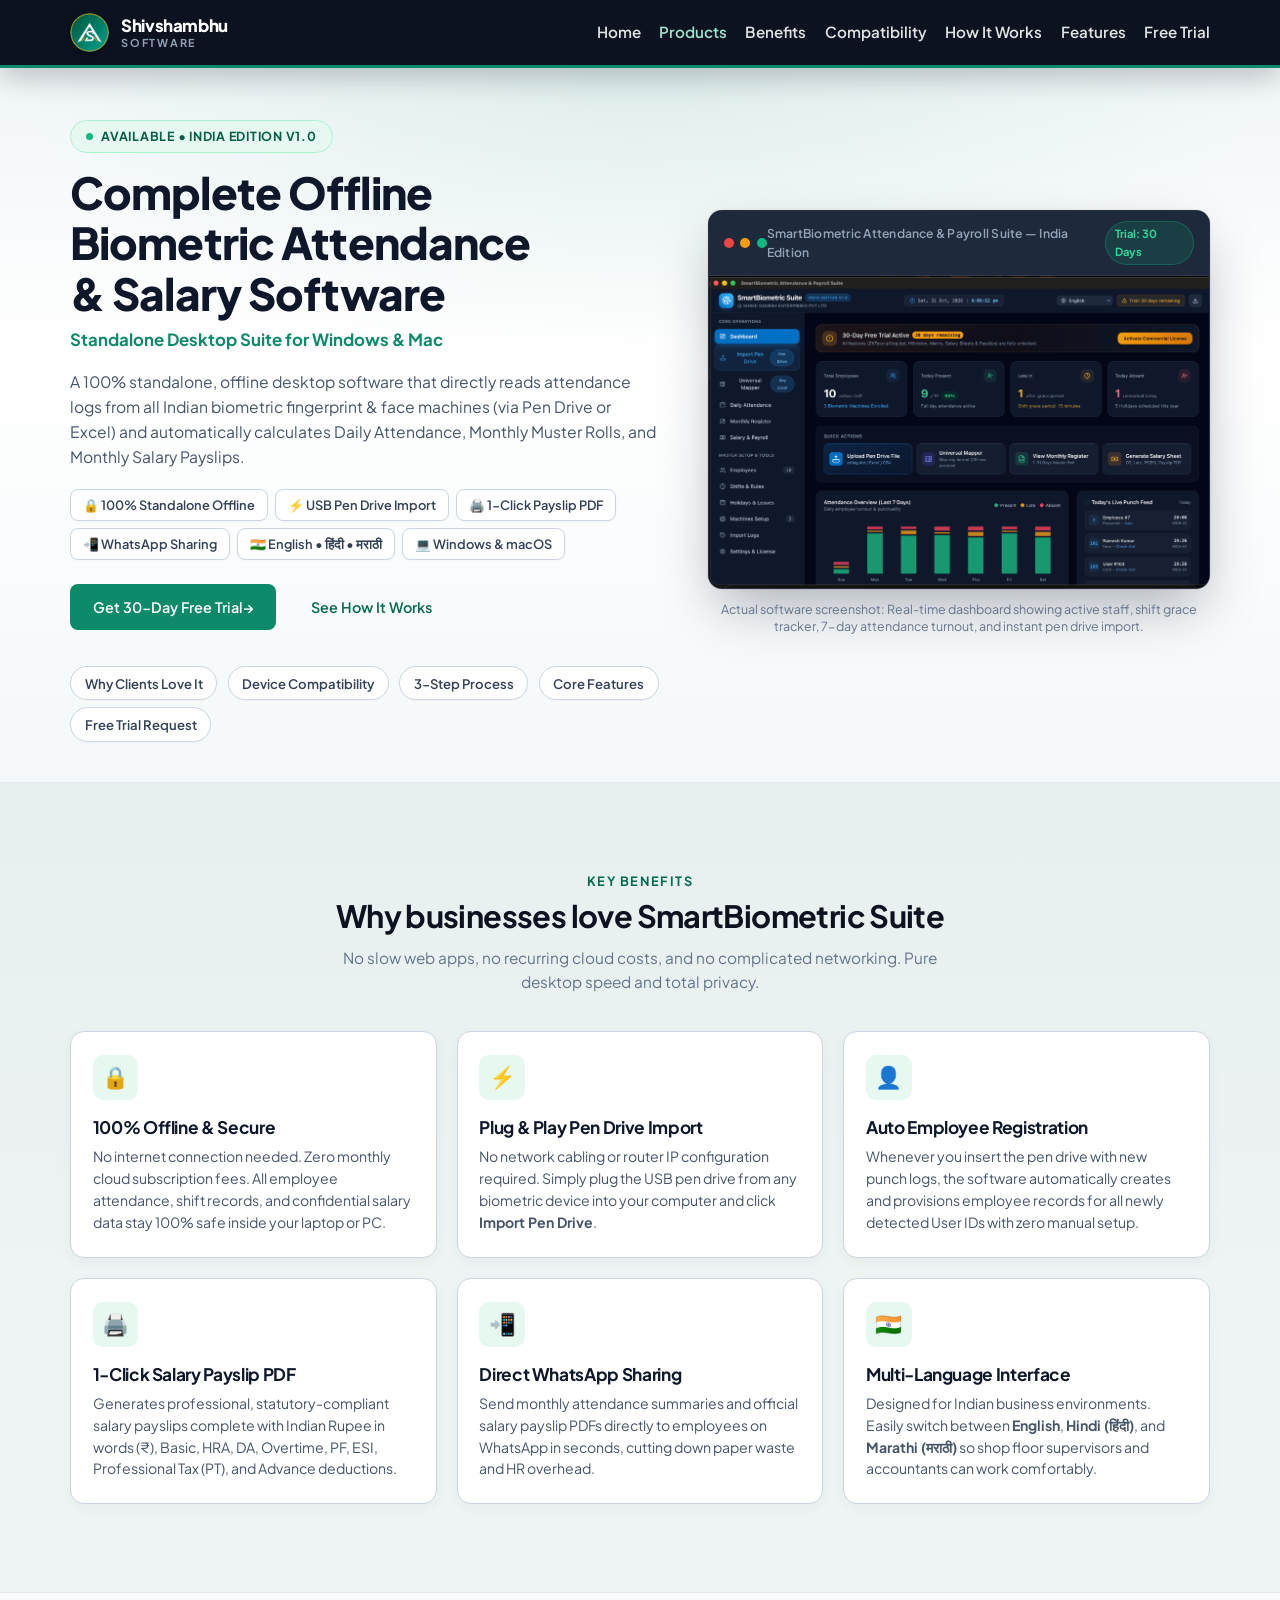
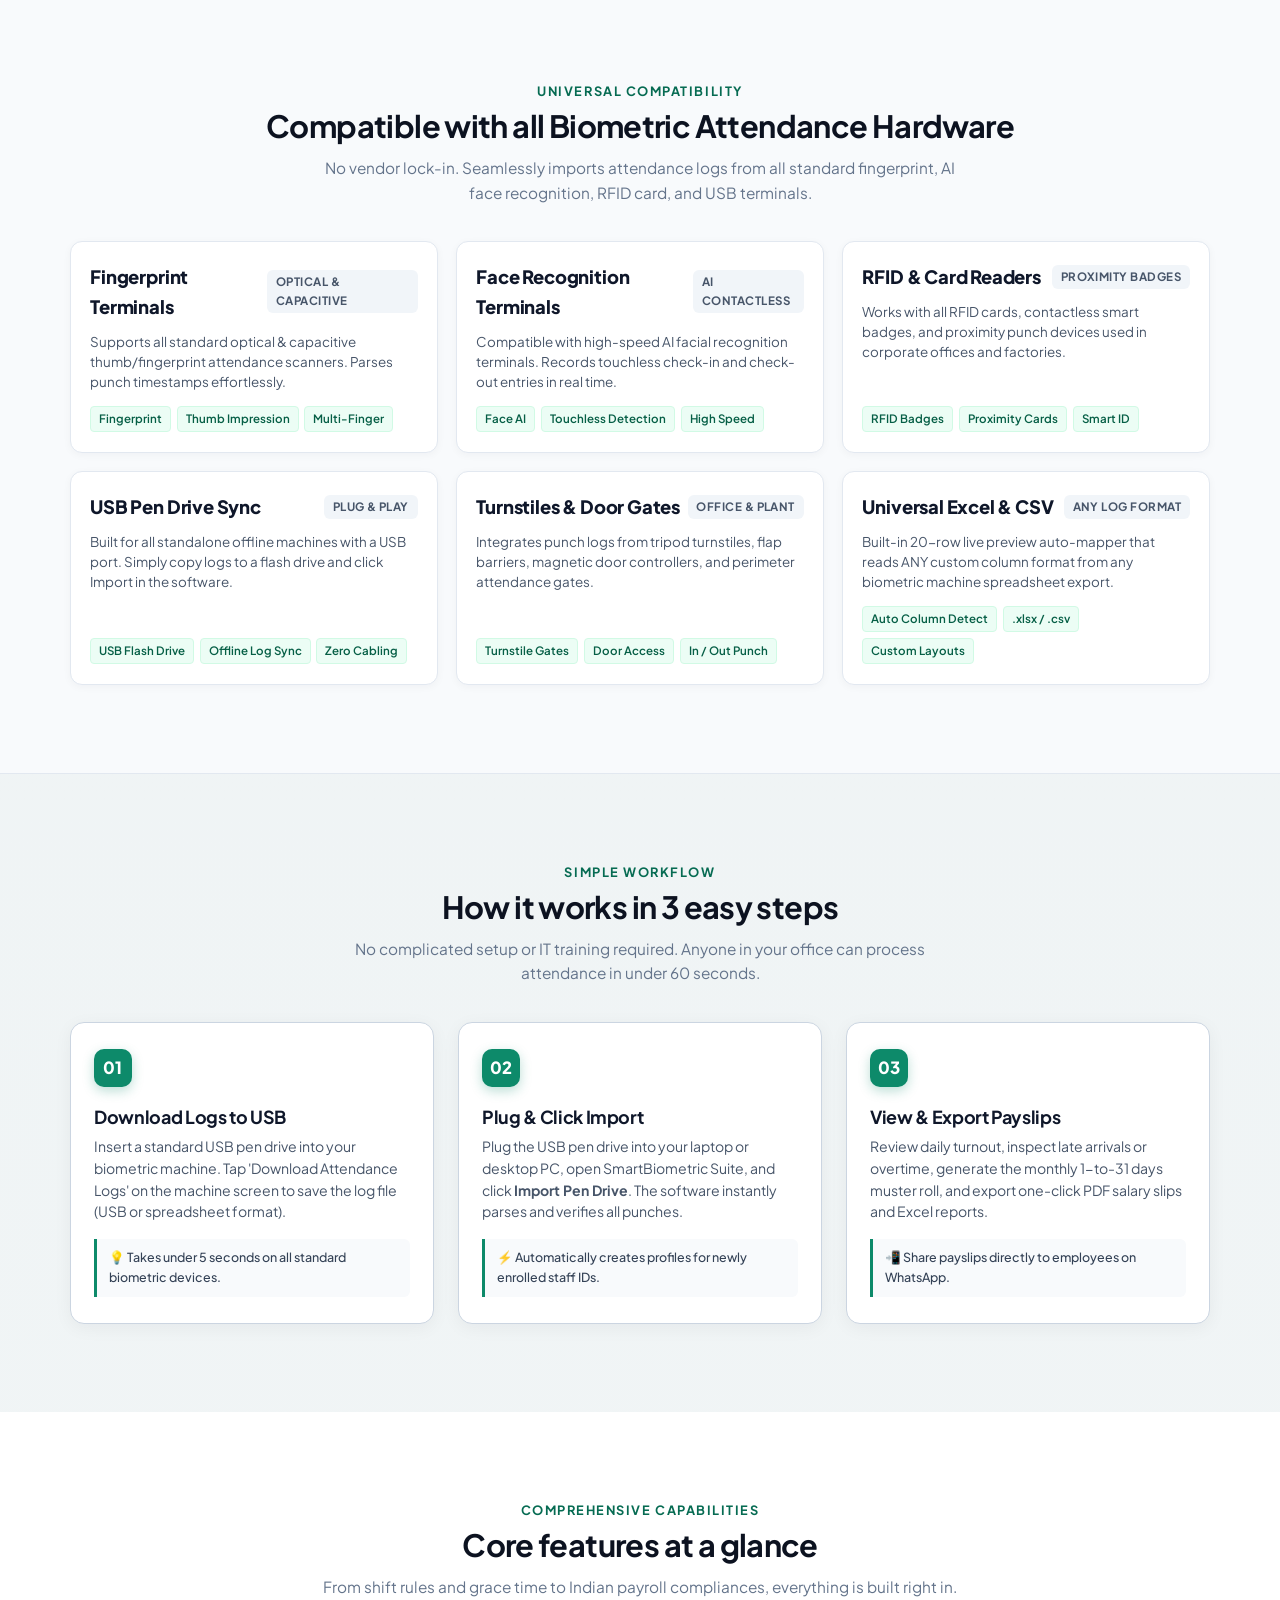
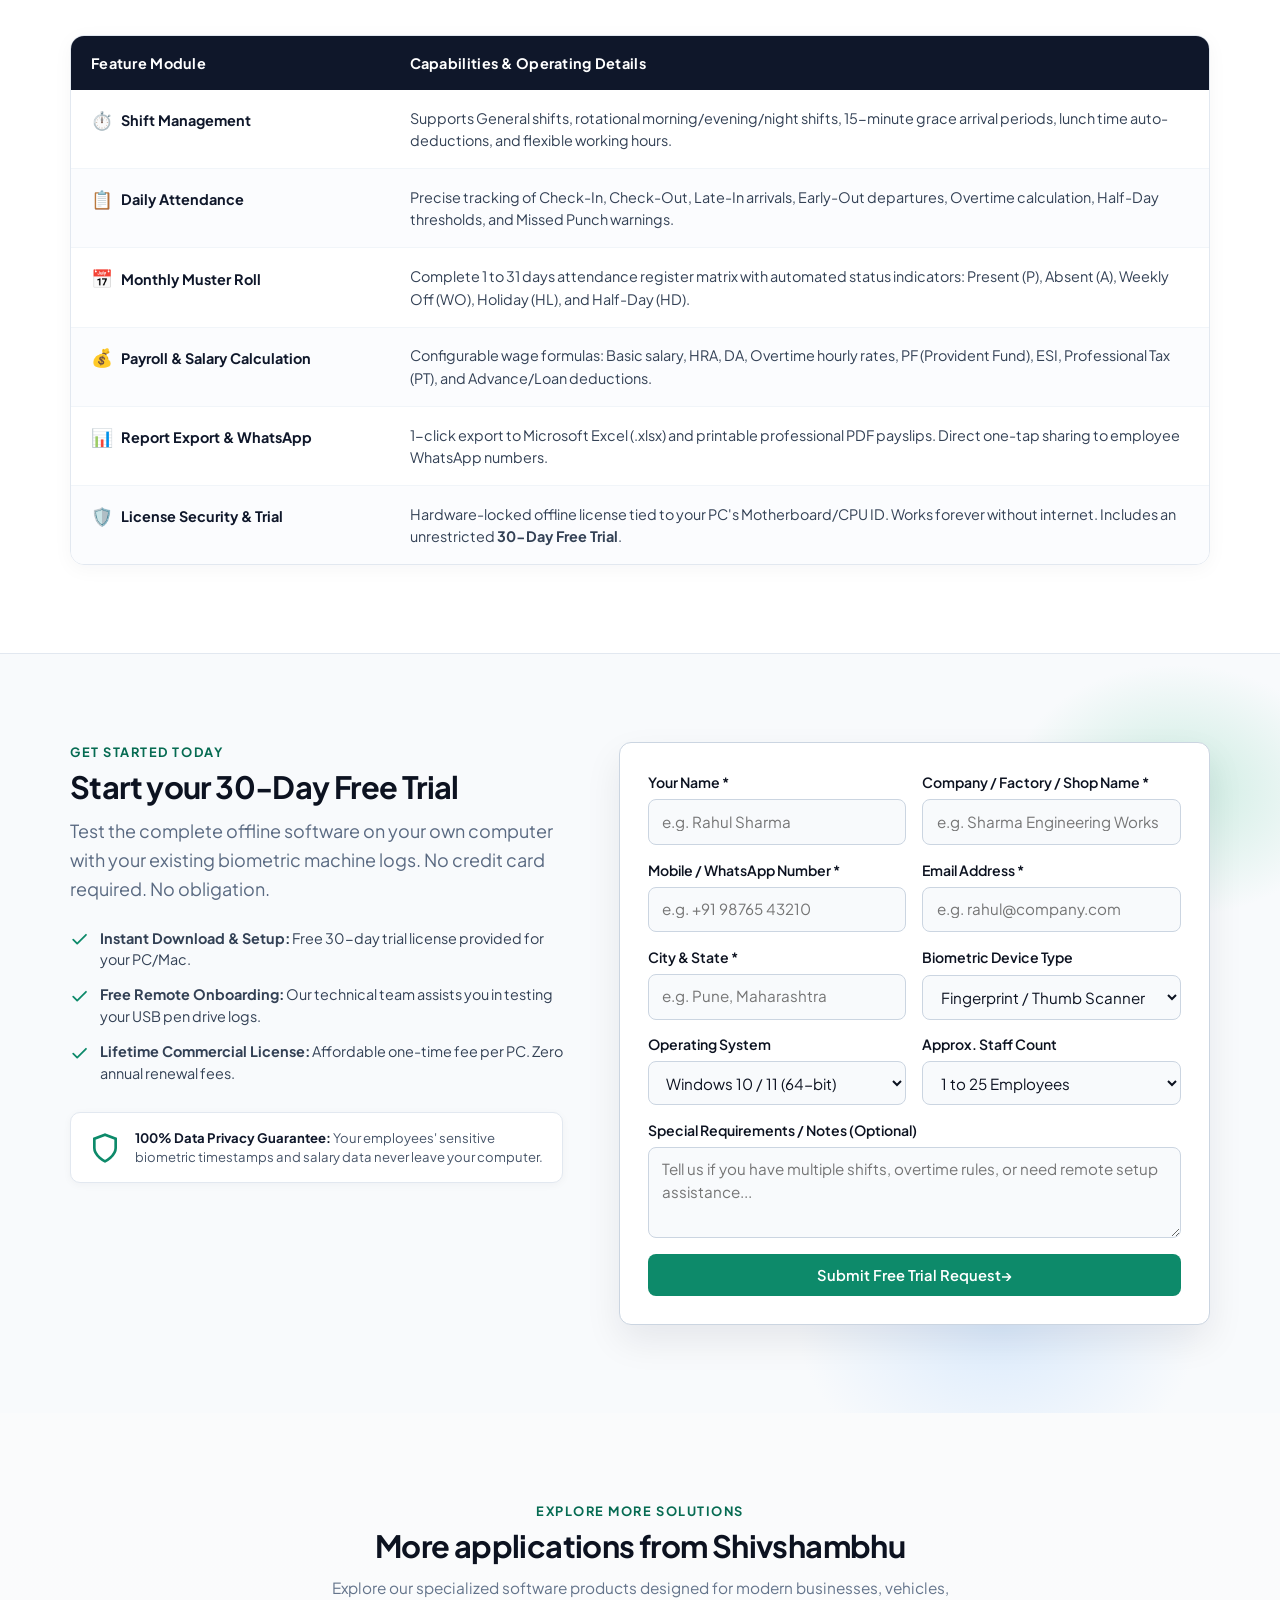
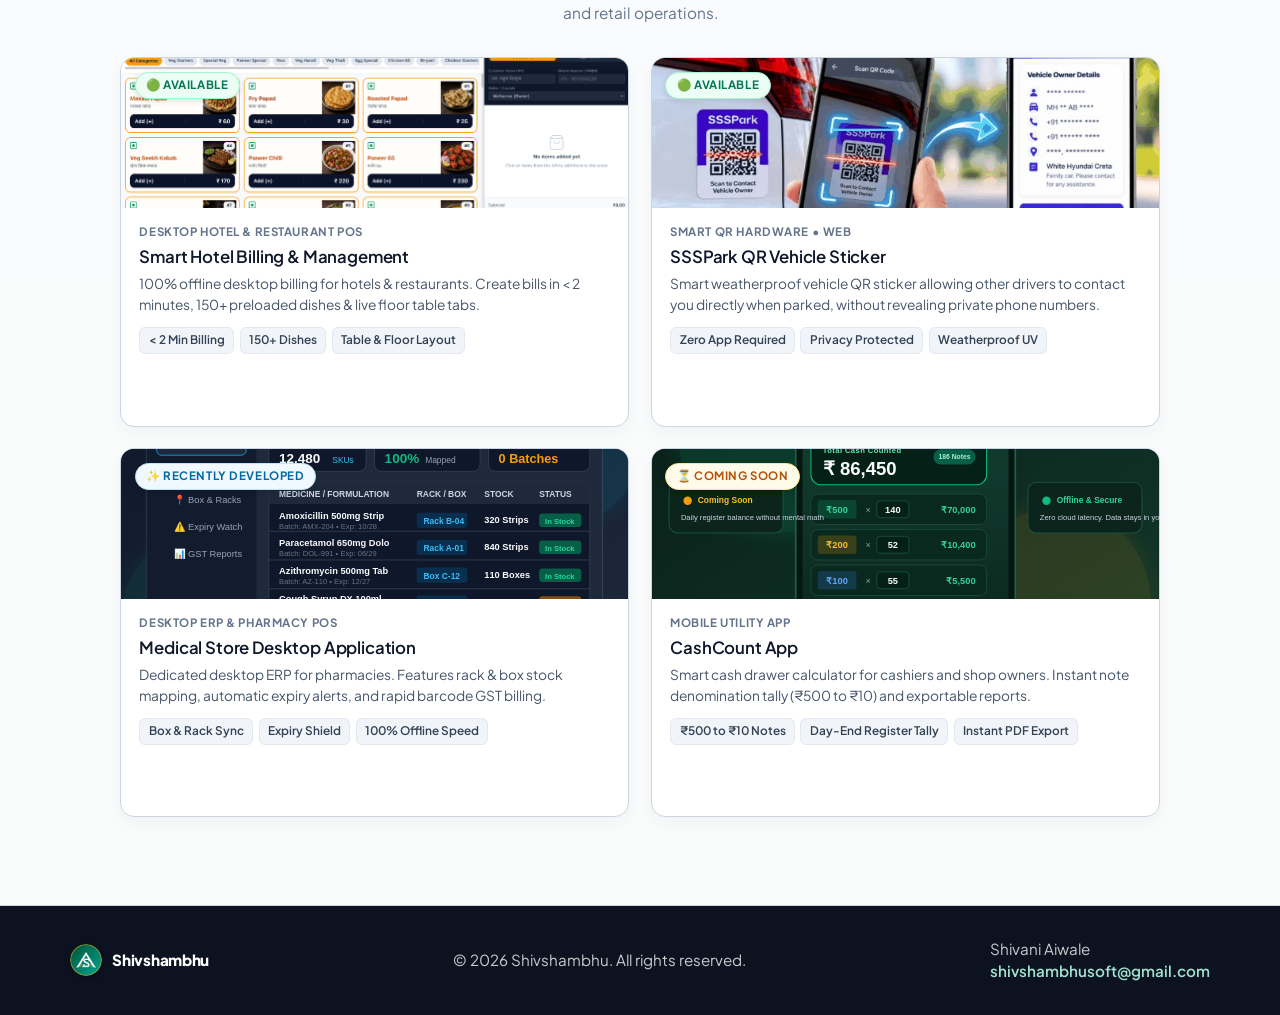
==== commit 03f68a37: "Add Smart Hotel Billing & Management Software product card and dedicated page" ====
--- a/biometric-attendance.html
+++ b/biometric-attendance.html
@@ -484,6 +484,25 @@
         </div>
 
         <div class="more-products-preview-grid">
+          <!-- Hotel Billing Software Card -->
+          <article class="more-prod-card reveal">
+            <div class="more-prod-badge status-available">🟢 Available</div>
+            <div class="more-prod-media">
+              <img src="assets/hotel-billing-pos.png" alt="Smart Hotel Billing &amp; Management Software POS screen" loading="lazy" />
+            </div>
+            <div class="more-prod-content">
+              <span class="more-prod-tag">Desktop Hotel &amp; Restaurant POS</span>
+              <h3>Smart Hotel Billing &amp; Management</h3>
+              <p>100% offline desktop billing for hotels &amp; restaurants. Create bills in &lt; 2 minutes, 150+ preloaded dishes &amp; live floor table tabs.</p>
+              <div class="more-prod-chips">
+                <span>&lt; 2 Min Billing</span>
+                <span>150+ Dishes</span>
+                <span>Table &amp; Floor Layout</span>
+              </div>
+              <a class="btn btn-studio-line" href="hotel-billing.html">Explore Software <span aria-hidden="true">→</span></a>
+            </div>
+          </article>
+
           <!-- SSSPark QR Vehicle Sticker -->
           <article class="more-prod-card reveal">
             <div class="more-prod-badge status-available">🟢 Available</div>
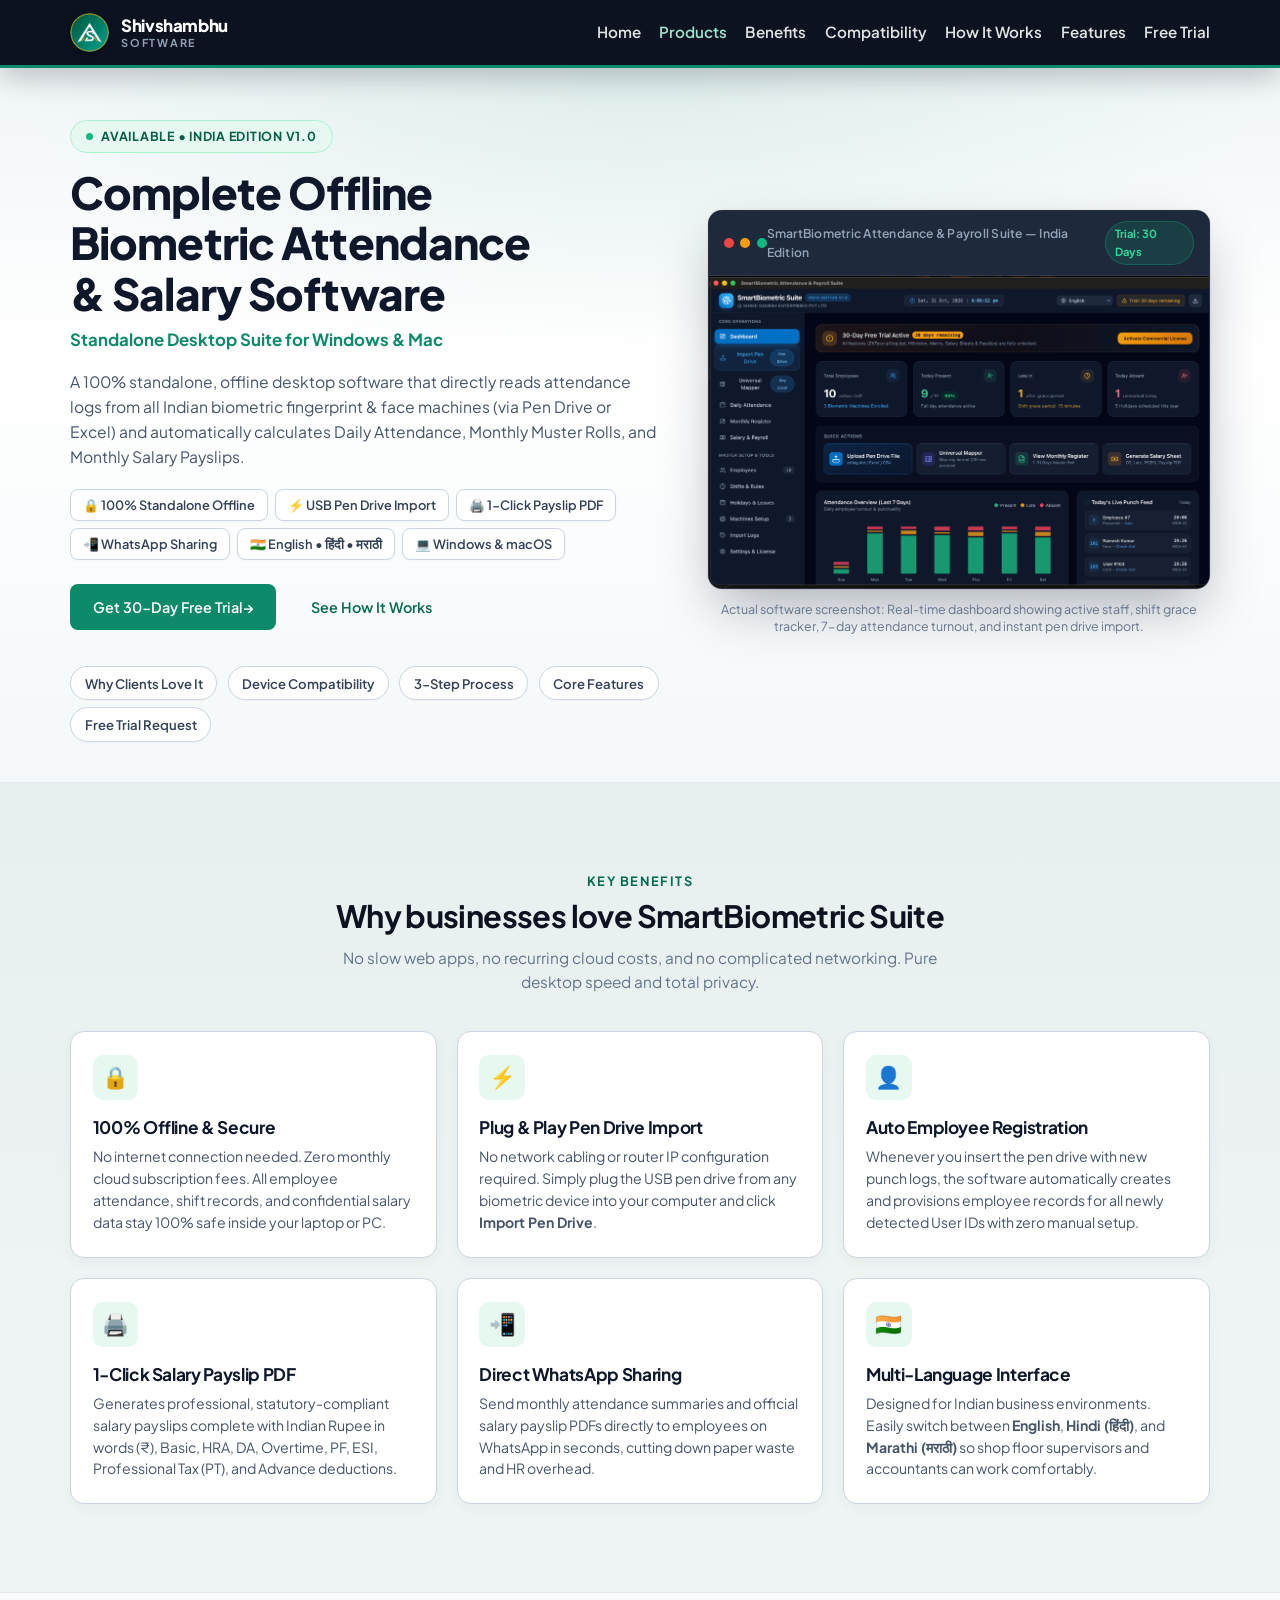
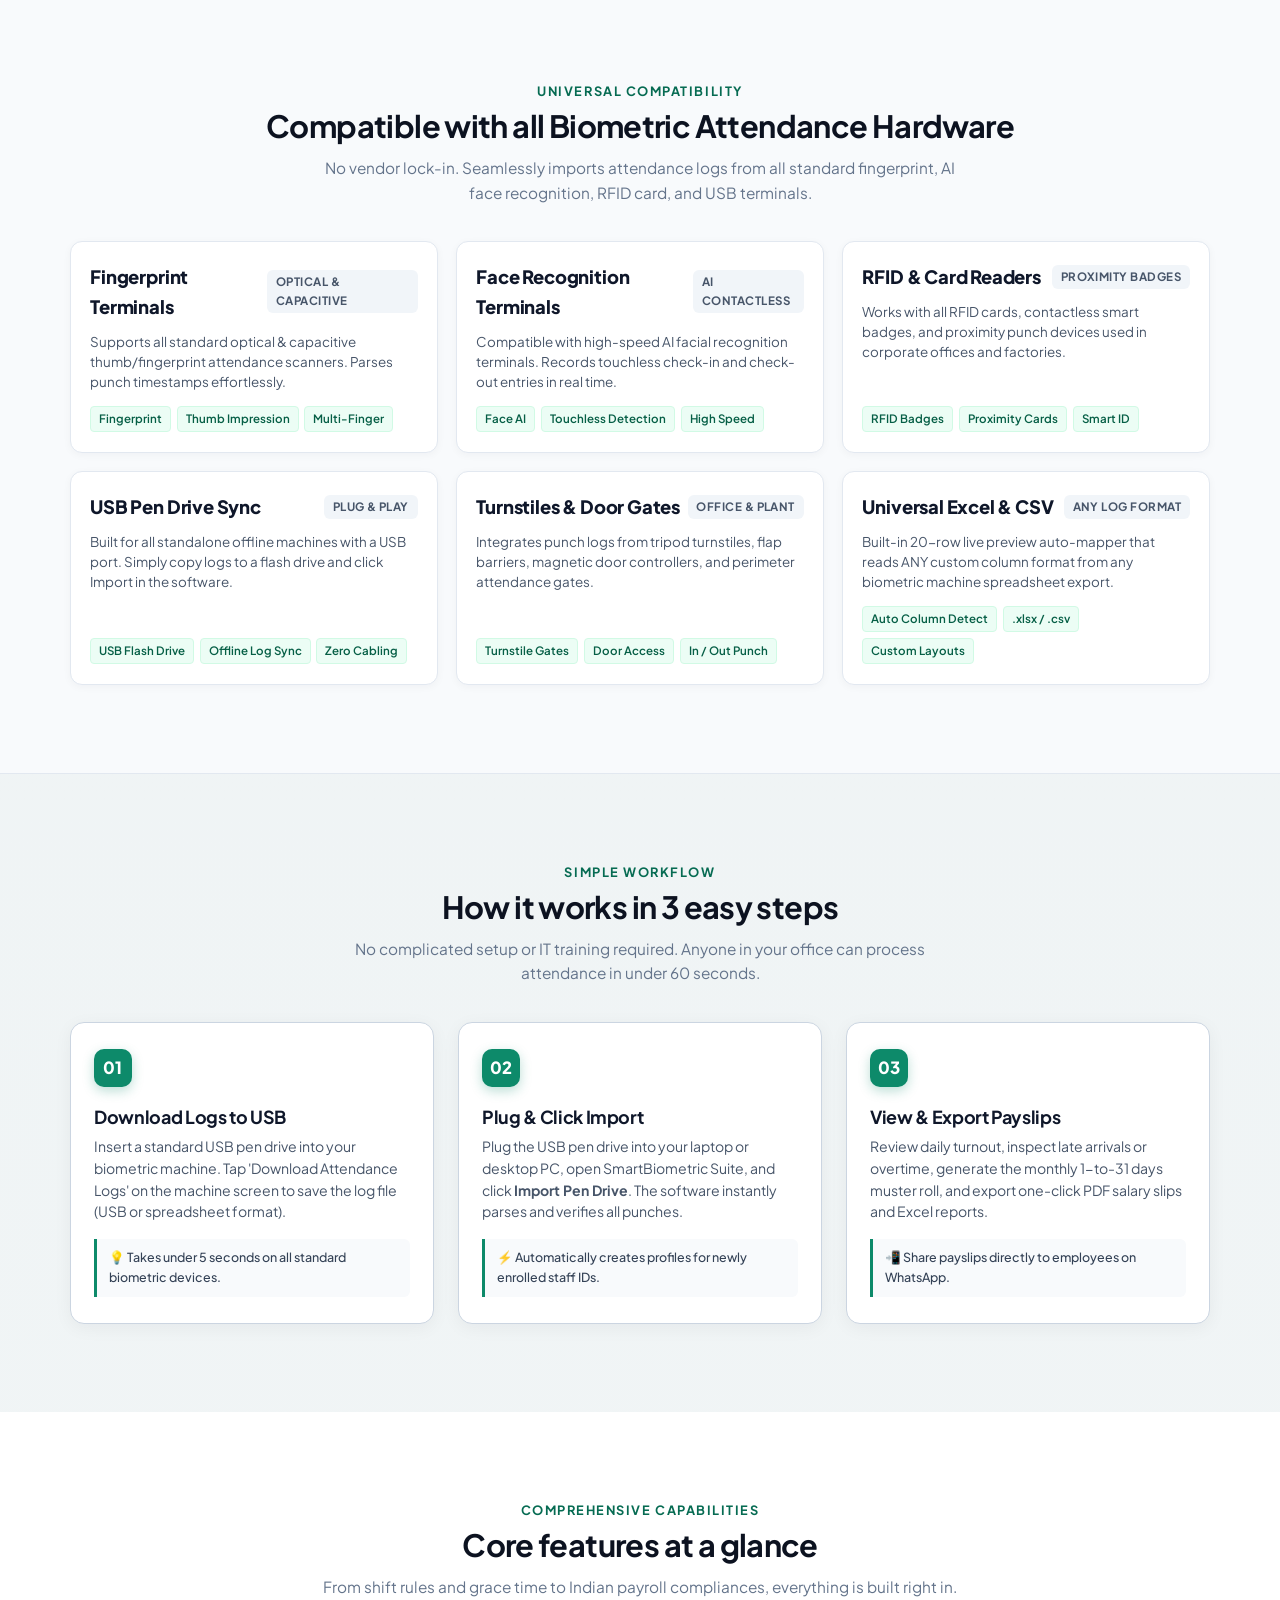
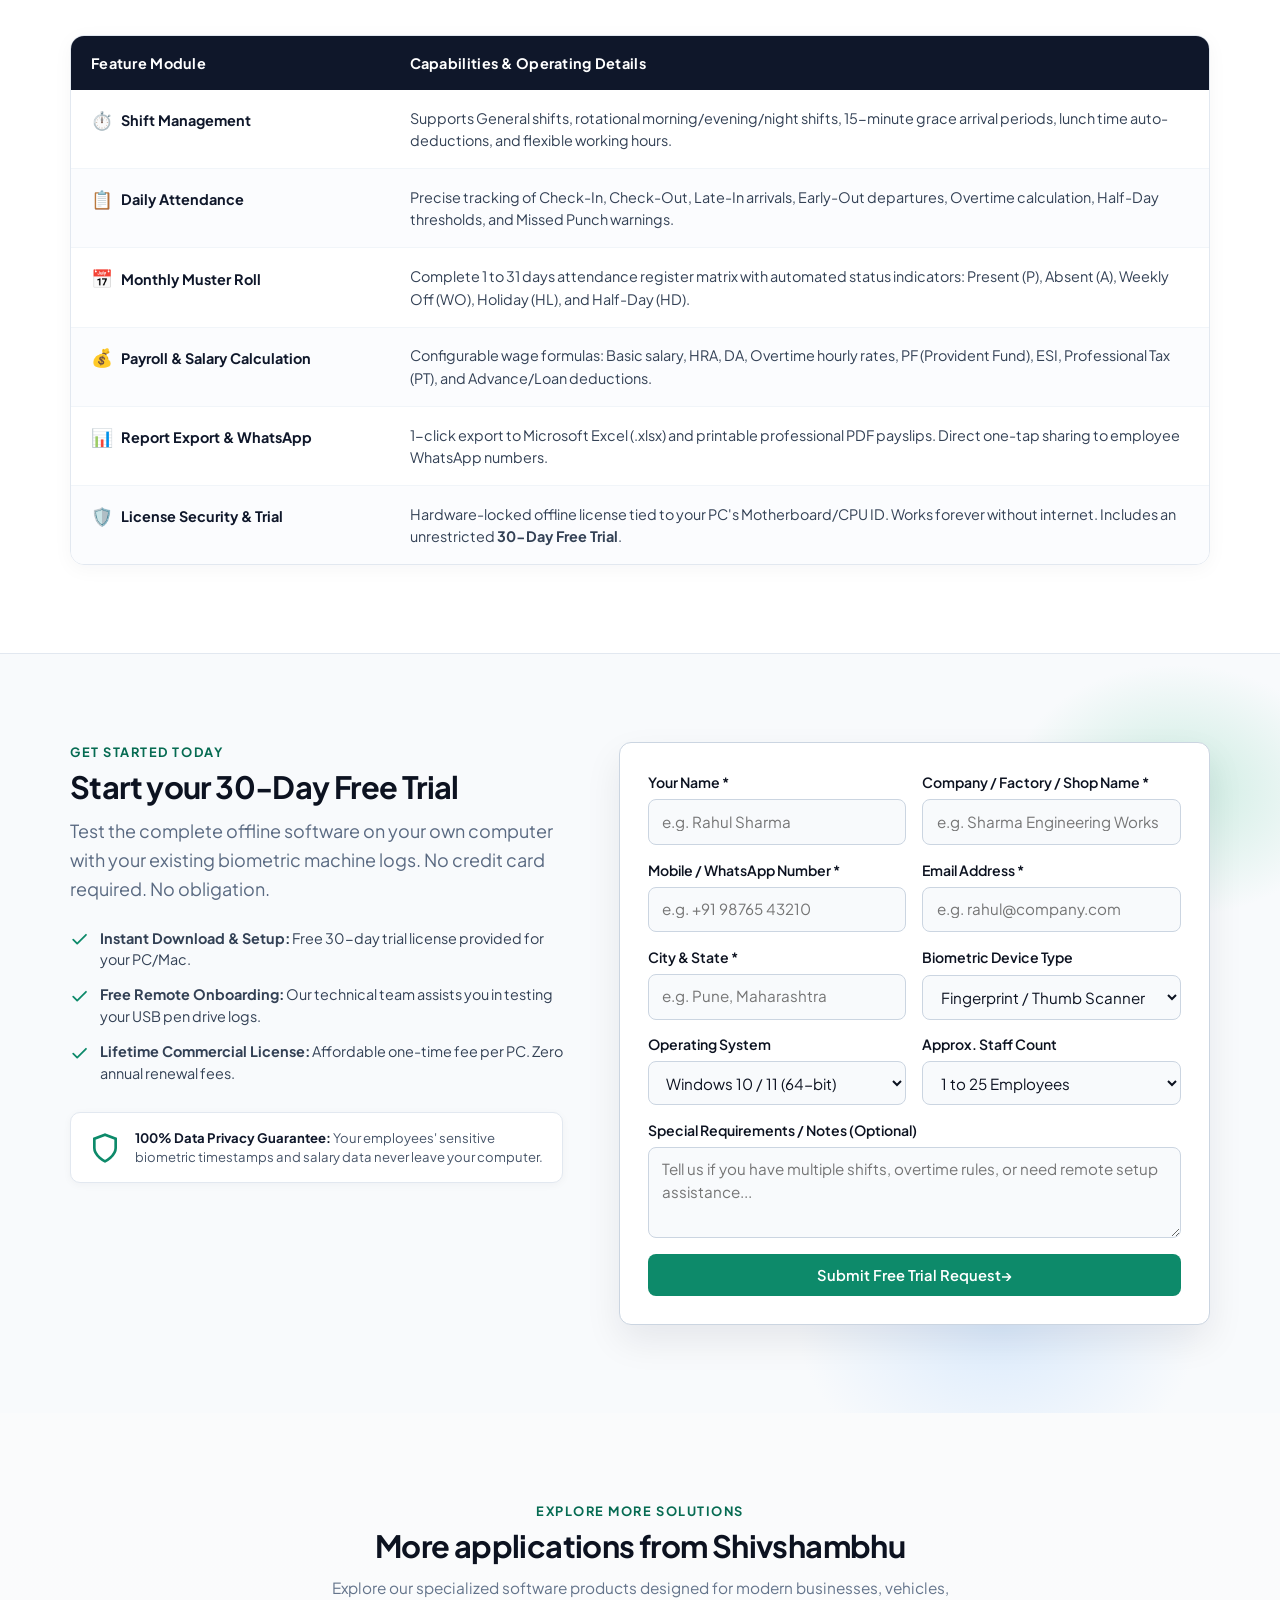
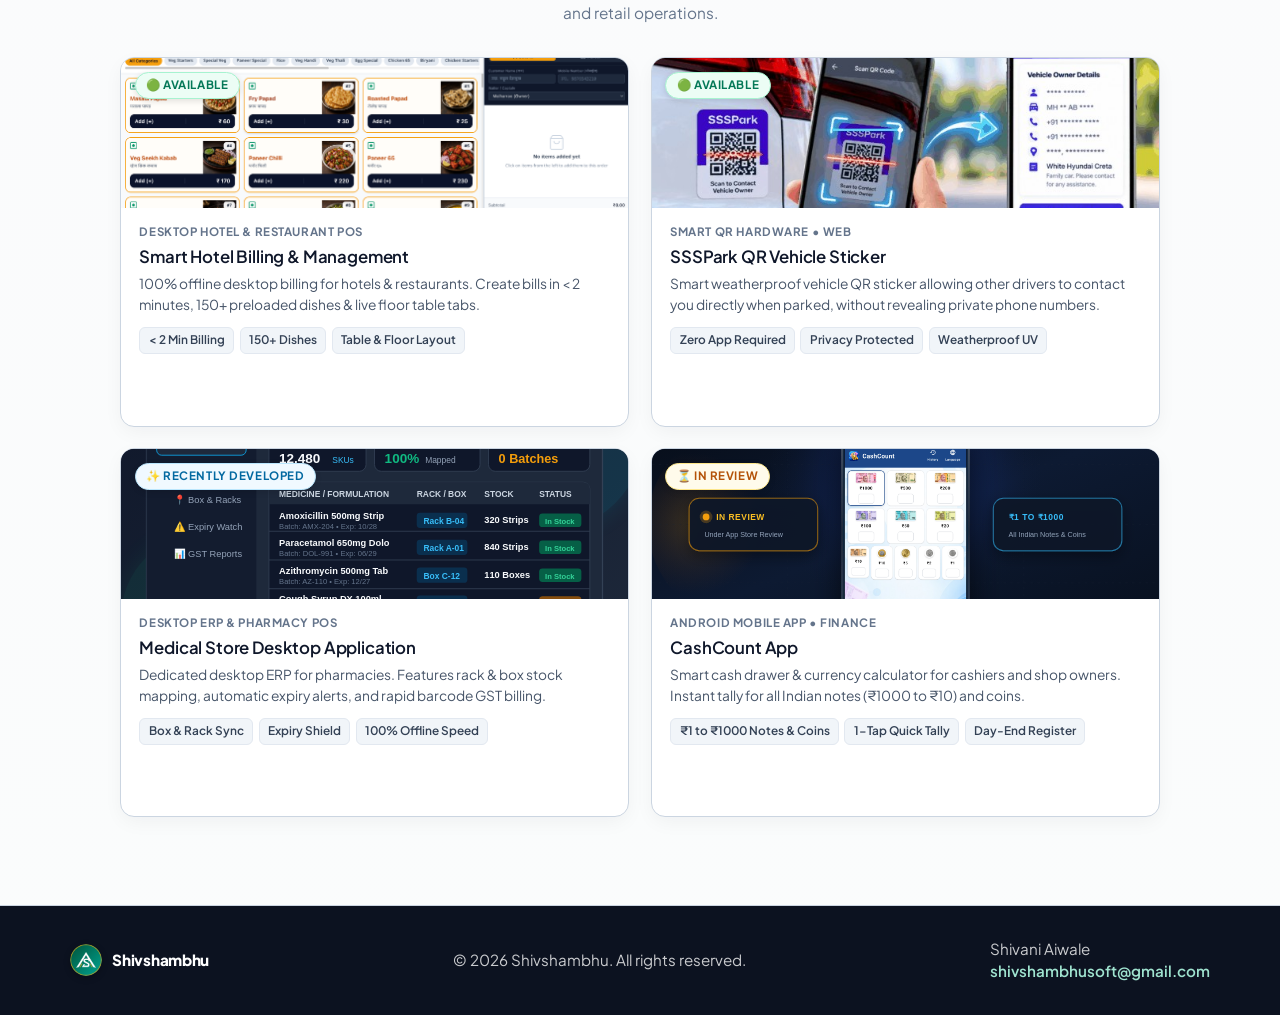
==== commit 896df478: "Update CashCount card with real mobile screenshot, In Review state, and proper device frame" ====
--- a/biometric-attendance.html
+++ b/biometric-attendance.html
@@ -543,18 +543,18 @@
 
           <!-- CashCount App -->
           <article class="more-prod-card reveal">
-            <div class="more-prod-badge status-soon">⏳ Coming Soon</div>
+            <div class="more-prod-badge status-review">⏳ In Review</div>
             <div class="more-prod-media">
               <img src="assets/cashcount-preview.svg" alt="CashCount smart cash denomination tally mobile app" loading="lazy" />
             </div>
             <div class="more-prod-content">
-              <span class="more-prod-tag">Mobile Utility App</span>
+              <span class="more-prod-tag">Android Mobile App • Finance</span>
               <h3>CashCount App</h3>
-              <p>Smart cash drawer calculator for cashiers and shop owners. Instant note denomination tally (₹500 to ₹10) and exportable reports.</p>
+              <p>Smart cash drawer &amp; currency calculator for cashiers and shop owners. Instant tally for all Indian notes (₹1000 to ₹10) and coins.</p>
               <div class="more-prod-chips">
-                <span>₹500 to ₹10 Notes</span>
-                <span>Day-End Register Tally</span>
-                <span>Instant PDF Export</span>
+                <span>₹1 to ₹1000 Notes &amp; Coins</span>
+                <span>1-Tap Quick Tally</span>
+                <span>Day-End Register</span>
               </div>
               <a class="btn btn-studio-line" href="index.html#products">View Product Details <span aria-hidden="true">→</span></a>
             </div>
--- a/css/styles.css
+++ b/css/styles.css
@@ -694,6 +694,28 @@
   flex-shrink: 0;
 }
 
+.pulse-dot-amber {
+  width: 8px;
+  height: 8px;
+  border-radius: 50%;
+  background: #f59e0b;
+  box-shadow: 0 0 0 0 rgba(245, 158, 11, 0.7);
+  animation: pulseDotAmber 2s cubic-bezier(0.4, 0, 0.6, 1) infinite;
+  flex-shrink: 0;
+}
+
+@keyframes pulseDotAmber {
+  0% {
+    box-shadow: 0 0 0 0 rgba(245, 158, 11, 0.7);
+  }
+  70% {
+    box-shadow: 0 0 0 7px rgba(245, 158, 11, 0);
+  }
+  100% {
+    box-shadow: 0 0 0 0 rgba(245, 158, 11, 0);
+  }
+}
+
 @keyframes pulseDot {
   0% {
     box-shadow: 0 0 0 0 rgba(16, 185, 129, 0.7);
@@ -989,6 +1011,152 @@
   }
 }
 
+/* CashCount Mobile App Preview Stage */
+.product-card-preview--cashcount {
+  height: 160px;
+  background: radial-gradient(120% 120% at 50% 15%, #0f213f 0%, #070d18 100%);
+  display: flex;
+  align-items: flex-end;
+  justify-content: center;
+  position: relative;
+  overflow: hidden;
+  padding: 0 0.5rem;
+  border-bottom: 1px solid #1e293b;
+}
+
+.cc-preview-stage {
+  width: 100%;
+  height: 100%;
+  display: flex;
+  align-items: flex-end;
+  justify-content: center;
+  position: relative;
+}
+
+.cc-stage-glow {
+  position: absolute;
+  top: 10%;
+  left: 50%;
+  transform: translateX(-50%);
+  width: 170px;
+  height: 90px;
+  background: radial-gradient(circle, rgba(37, 99, 235, 0.4) 0%, transparent 70%);
+  pointer-events: none;
+}
+
+.cc-floating-badge {
+  position: absolute;
+  top: 50%;
+  transform: translateY(-50%);
+  background: rgba(10, 18, 34, 0.92);
+  backdrop-filter: blur(8px);
+  padding: 0.35rem 0.55rem;
+  border-radius: 8px;
+  display: flex;
+  align-items: center;
+  gap: 0.35rem;
+  z-index: 2;
+  box-shadow: 0 6px 14px rgba(0, 0, 0, 0.4);
+  pointer-events: none;
+}
+
+.cc-badge-review {
+  left: 0.4rem;
+  border: 1px solid rgba(245, 158, 11, 0.45);
+}
+
+.cc-badge-feature {
+  right: 0.4rem;
+  border: 1px solid rgba(56, 189, 248, 0.45);
+}
+
+.cc-badge-dot {
+  width: 6px;
+  height: 6px;
+  border-radius: 50%;
+  background: #f59e0b;
+  box-shadow: 0 0 6px #f59e0b;
+  flex-shrink: 0;
+}
+
+.cc-badge-text {
+  display: flex;
+  flex-direction: column;
+  line-height: 1.15;
+}
+
+.cc-badge-text strong {
+  font-size: 0.62rem;
+  font-weight: 800;
+  letter-spacing: 0.05em;
+  text-transform: uppercase;
+  font-family: var(--font-body, inherit);
+}
+
+.cc-badge-review strong {
+  color: #fbbf24;
+}
+
+.cc-badge-feature strong {
+  color: #38bdf8;
+}
+
+.cc-badge-text span {
+  font-size: 0.55rem;
+  color: #94a3b8;
+  font-weight: 500;
+  margin-top: 1px;
+}
+
+.cc-phone-frame {
+  width: 122px;
+  height: 148px;
+  background: #091122;
+  border-radius: 18px 18px 0 0;
+  border: 2px solid #334155;
+  border-bottom: none;
+  box-shadow: 0 12px 28px rgba(0, 0, 0, 0.65), 0 0 0 1px rgba(255, 255, 255, 0.08);
+  position: relative;
+  overflow: hidden;
+  z-index: 1;
+  transition: transform 0.35s cubic-bezier(0.16, 1, 0.3, 1);
+  display: flex;
+  flex-direction: column;
+}
+
+.product-item-card:hover .cc-phone-frame {
+  transform: translateY(-4px) scale(1.02);
+}
+
+.cc-phone-notch {
+  position: absolute;
+  top: 3px;
+  left: 50%;
+  transform: translateX(-50%);
+  width: 26px;
+  height: 3px;
+  background: #070d18;
+  border-radius: 1.5px;
+  z-index: 3;
+}
+
+.cc-phone-img {
+  width: 100%;
+  height: 100%;
+  object-fit: cover;
+  object-position: top center;
+  display: block;
+}
+
+@media (max-width: 480px) {
+  .cc-floating-badge {
+    display: none;
+  }
+  .cc-phone-frame {
+    width: 130px;
+  }
+}
+
 /* Card Header (Status & Platform Tag) */
 .product-card-header {
   padding: 0.85rem 1.15rem 0.25rem;
@@ -1028,6 +1196,15 @@
   background: #fffbeb;
   color: #b45309;
   border: 1px solid #fde68a;
+}
+
+.status-review {
+  background: #fffbeb;
+  color: #b45309;
+  border: 1px solid #fde68a;
+  display: inline-flex;
+  align-items: center;
+  gap: 0.45rem;
 }
 
 .status-pipeline {
@@ -1348,6 +1525,7 @@
 
 @media (prefers-reduced-motion: reduce) {
   .pulse-dot,
+  .pulse-dot-amber,
   .badge-dot,
   .product-scan {
     animation: none;
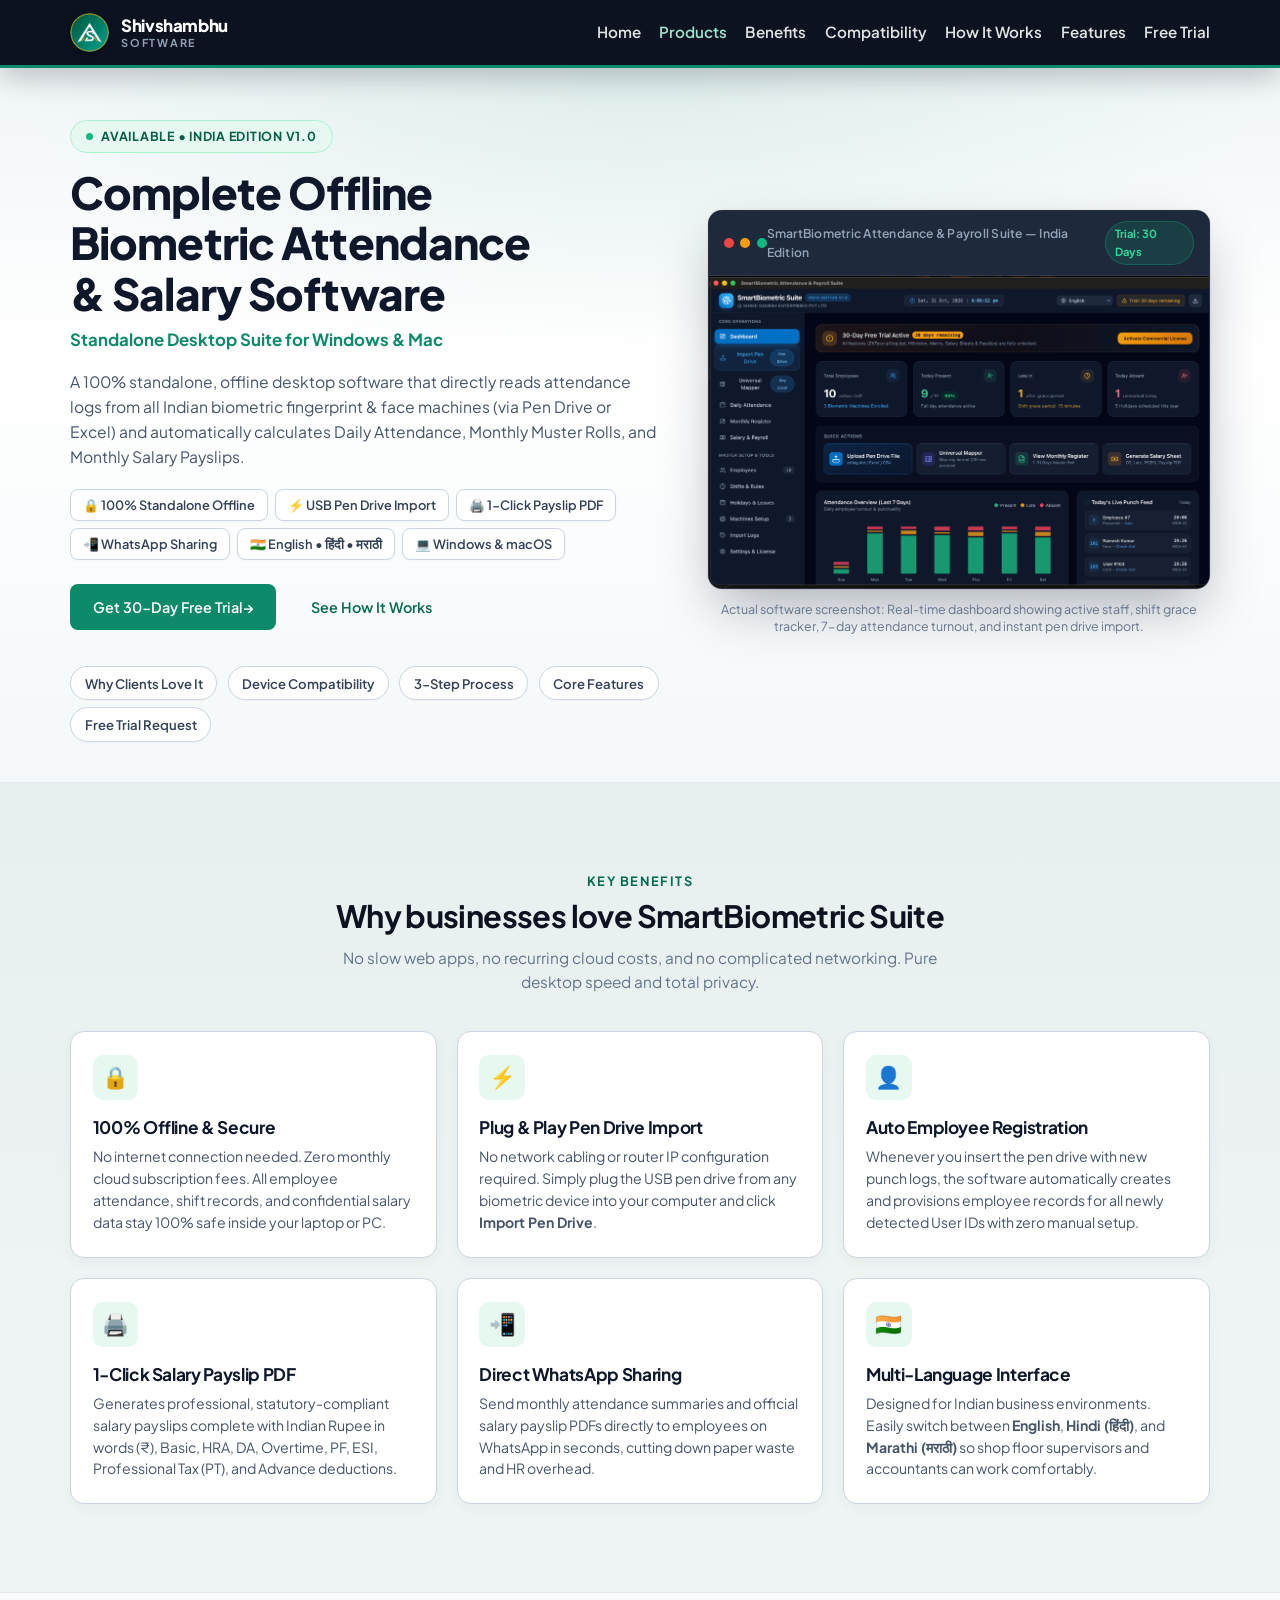
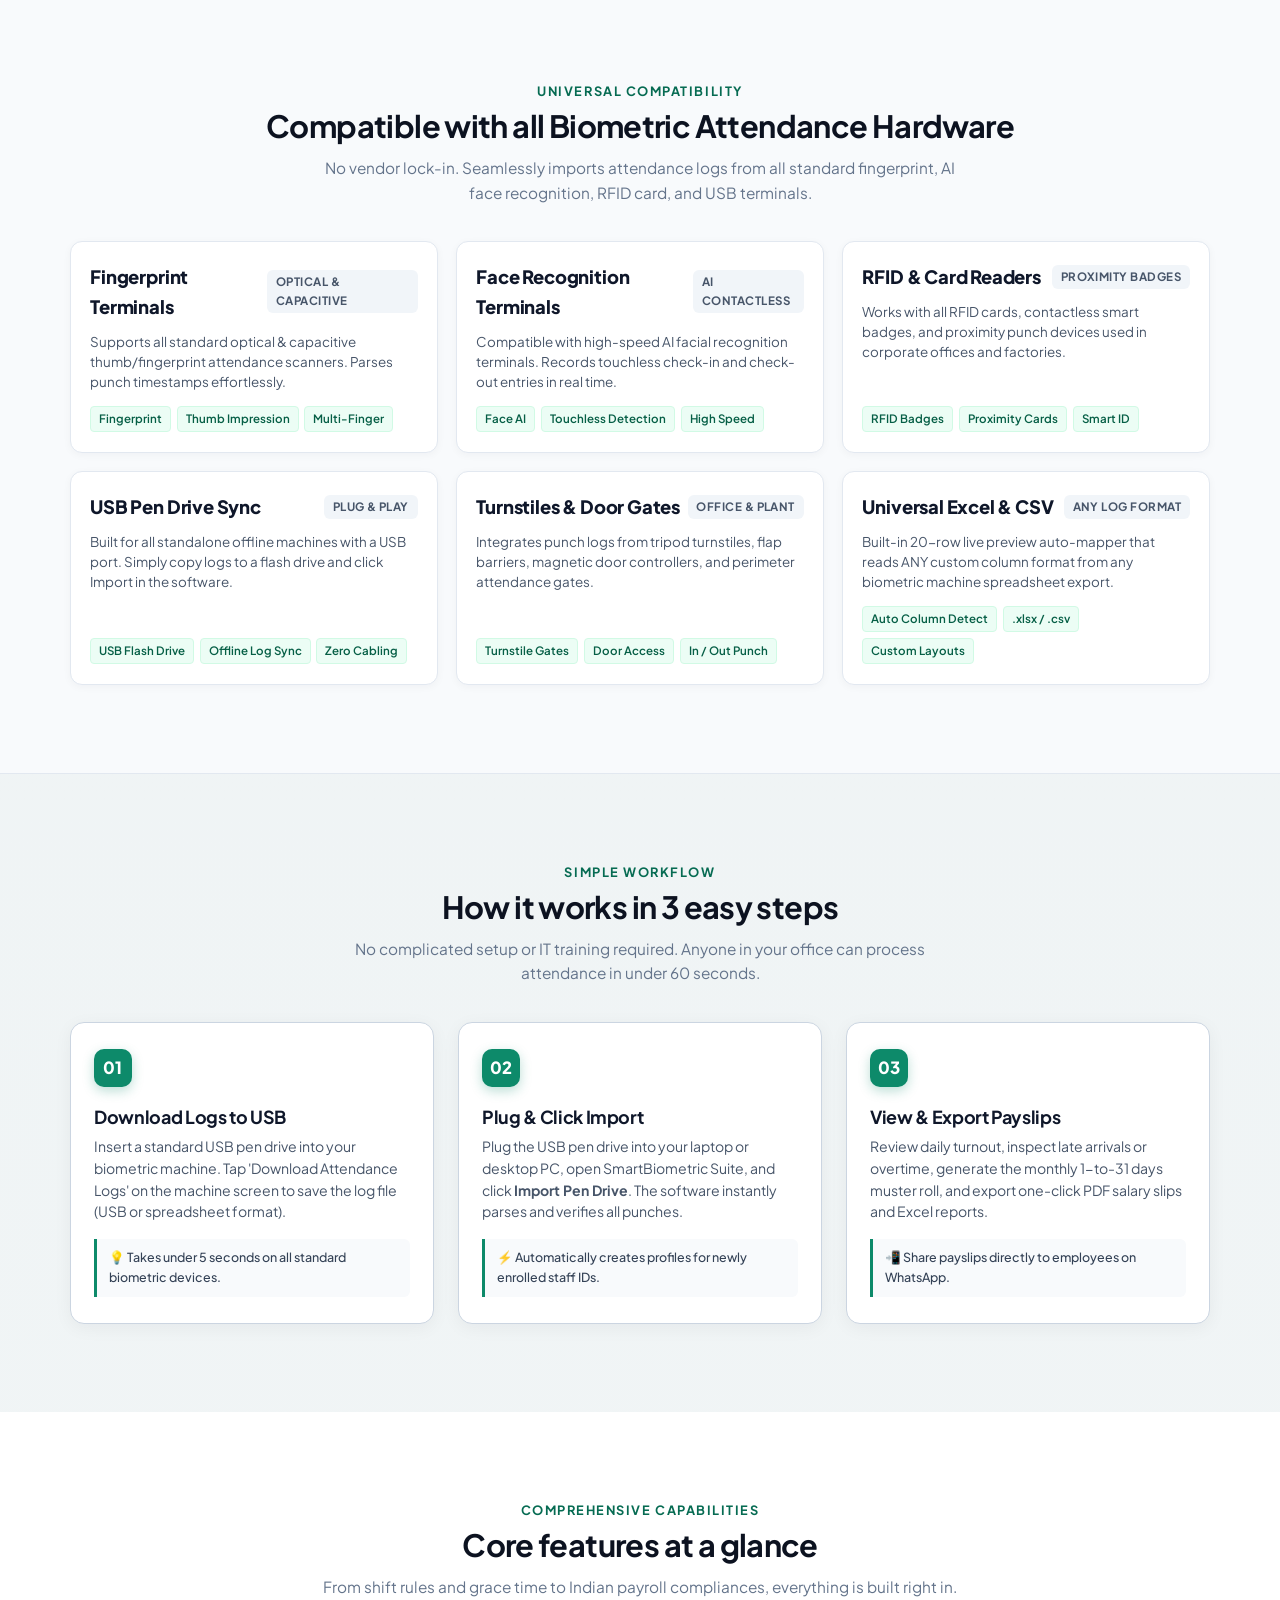
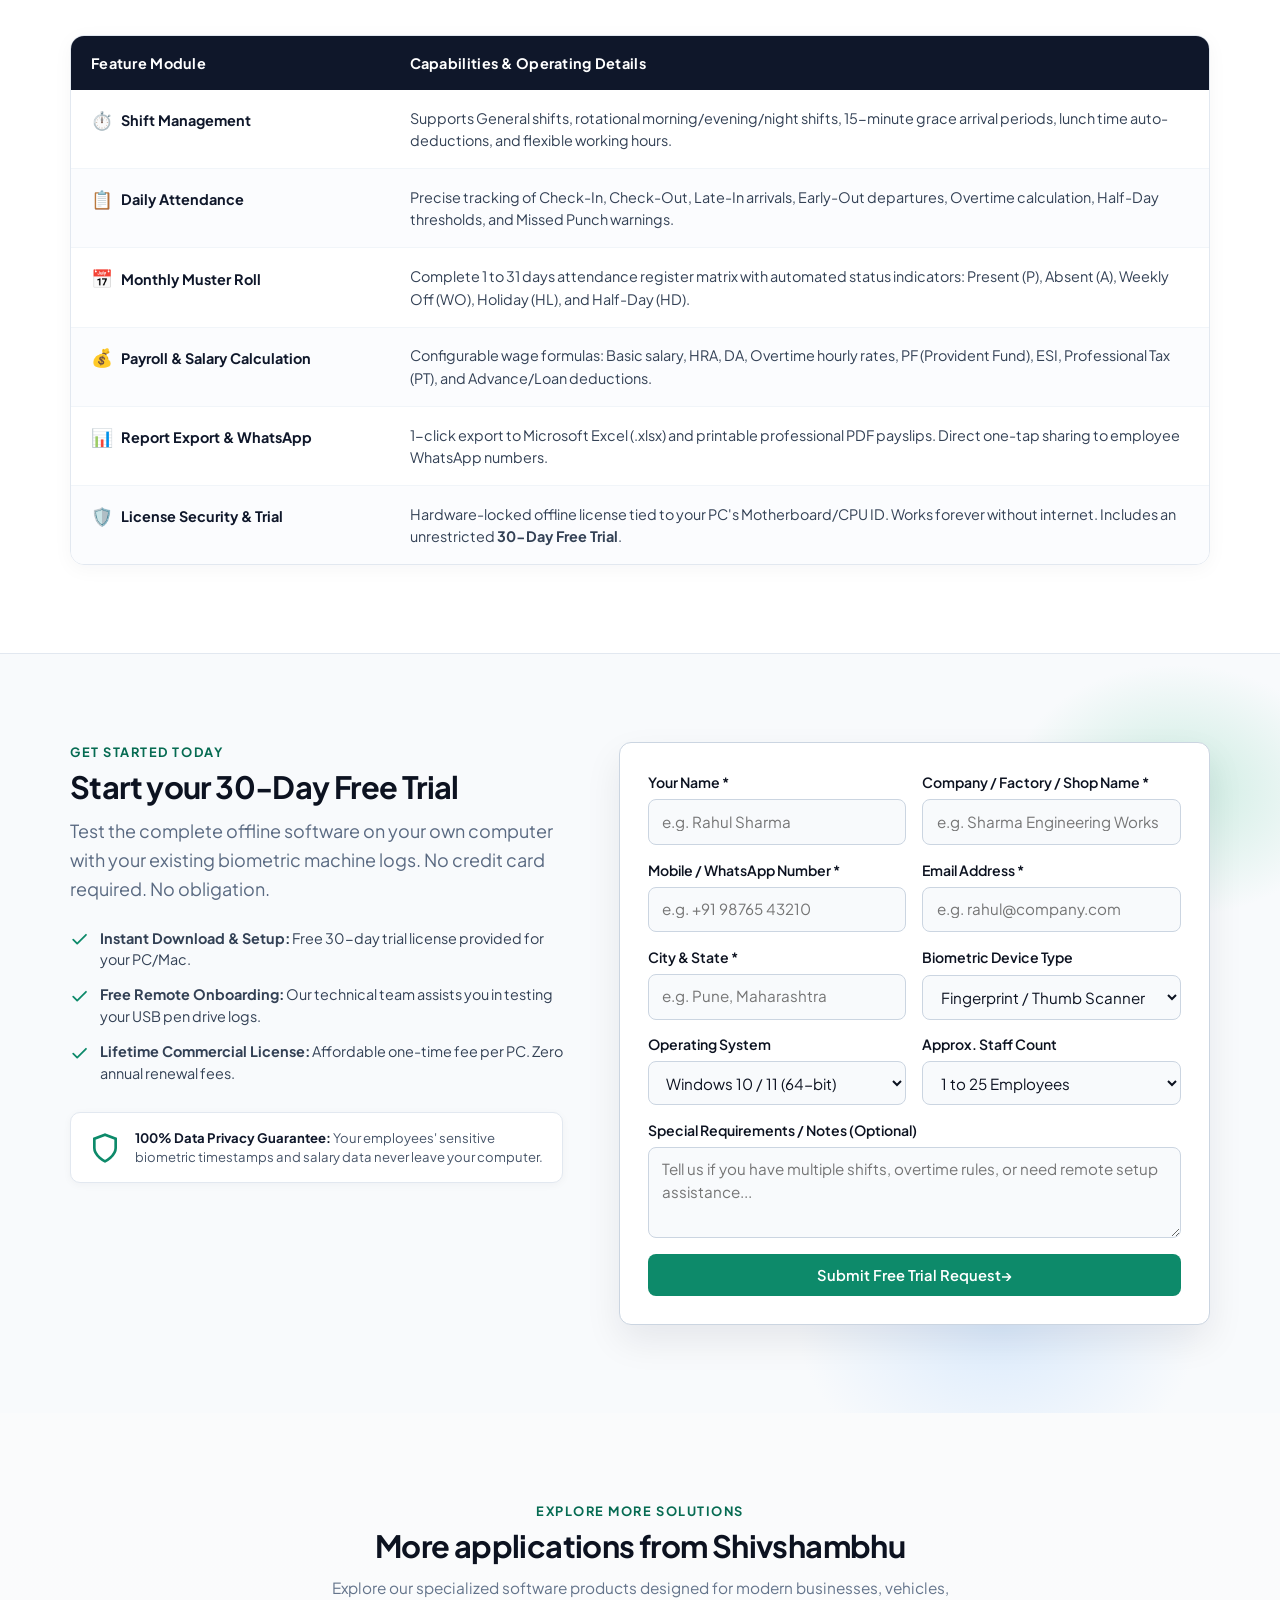
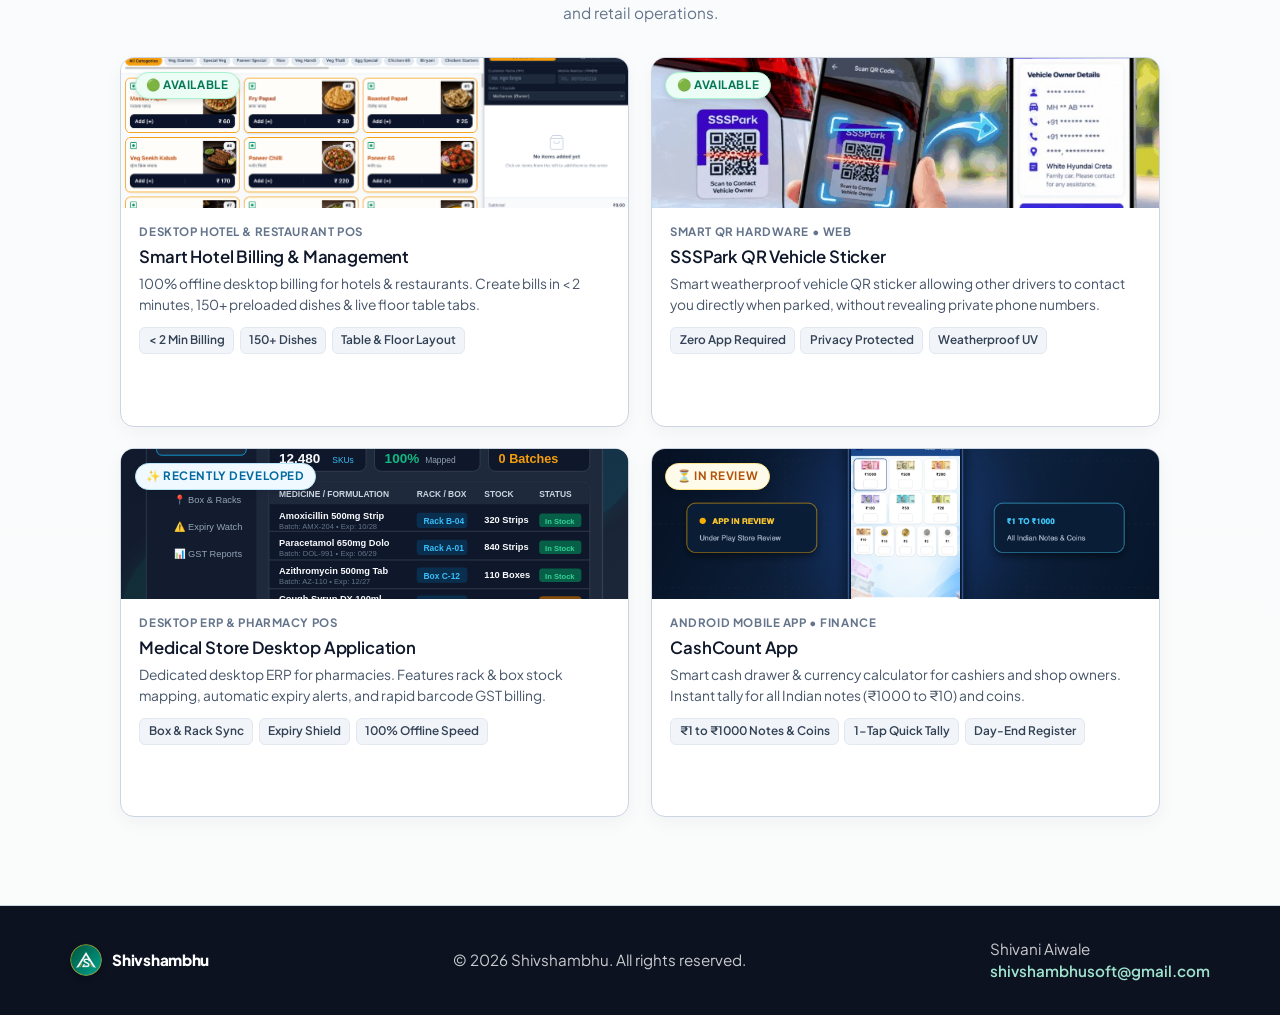
==== commit c4276ab5: "Fix CashCount mobile preview with dedicated 800x360 composite device PNG and cache-busting" ====
--- a/biometric-attendance.html
+++ b/biometric-attendance.html
@@ -25,7 +25,7 @@
   <link href="https://fonts.googleapis.com/css2?family=Plus+Jakarta+Sans:wght@400;500;600;700;800&family=Source+Sans+3:wght@400;500;600;700&display=swap" rel="stylesheet" />
   
   <!-- Stylesheets -->
-  <link rel="stylesheet" href="css/styles.css?v=2.3" />
+  <link rel="stylesheet" href="css/styles.css?v=2.4" />
   <link rel="stylesheet" href="css/biometric.css?v=1.0" />
 </head>
 <body class="product-page bio-page">
@@ -543,9 +543,9 @@
 
           <!-- CashCount App -->
           <article class="more-prod-card reveal">
-            <div class="more-prod-badge status-review">⏳ In Review</div>
+            <div class="more-prod-badge status-soon">⏳ In Review</div>
             <div class="more-prod-media">
-              <img src="assets/cashcount-preview.svg" alt="CashCount smart cash denomination tally mobile app" loading="lazy" />
+              <img src="assets/cashcount-preview.png?v=2" alt="CashCount smart cash denomination tally mobile app" loading="lazy" />
             </div>
             <div class="more-prod-content">
               <span class="more-prod-tag">Android Mobile App • Finance</span>
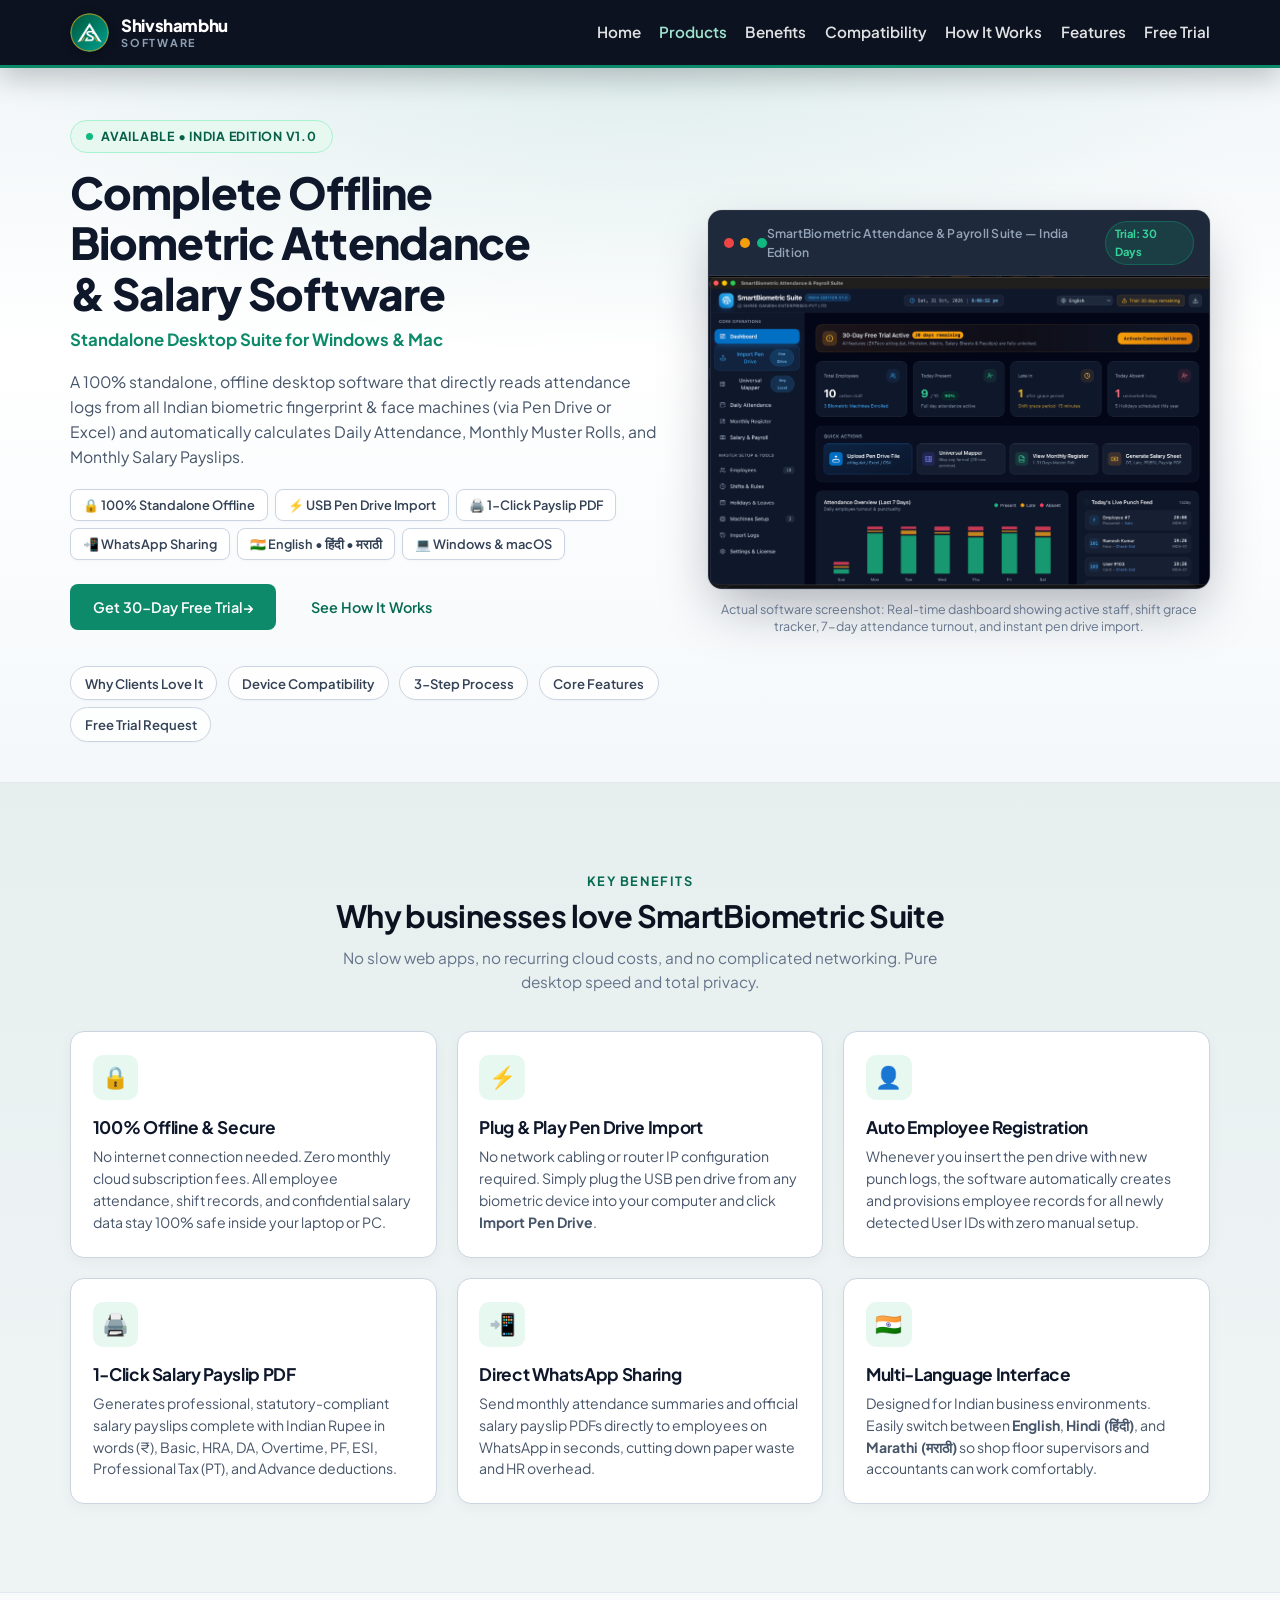
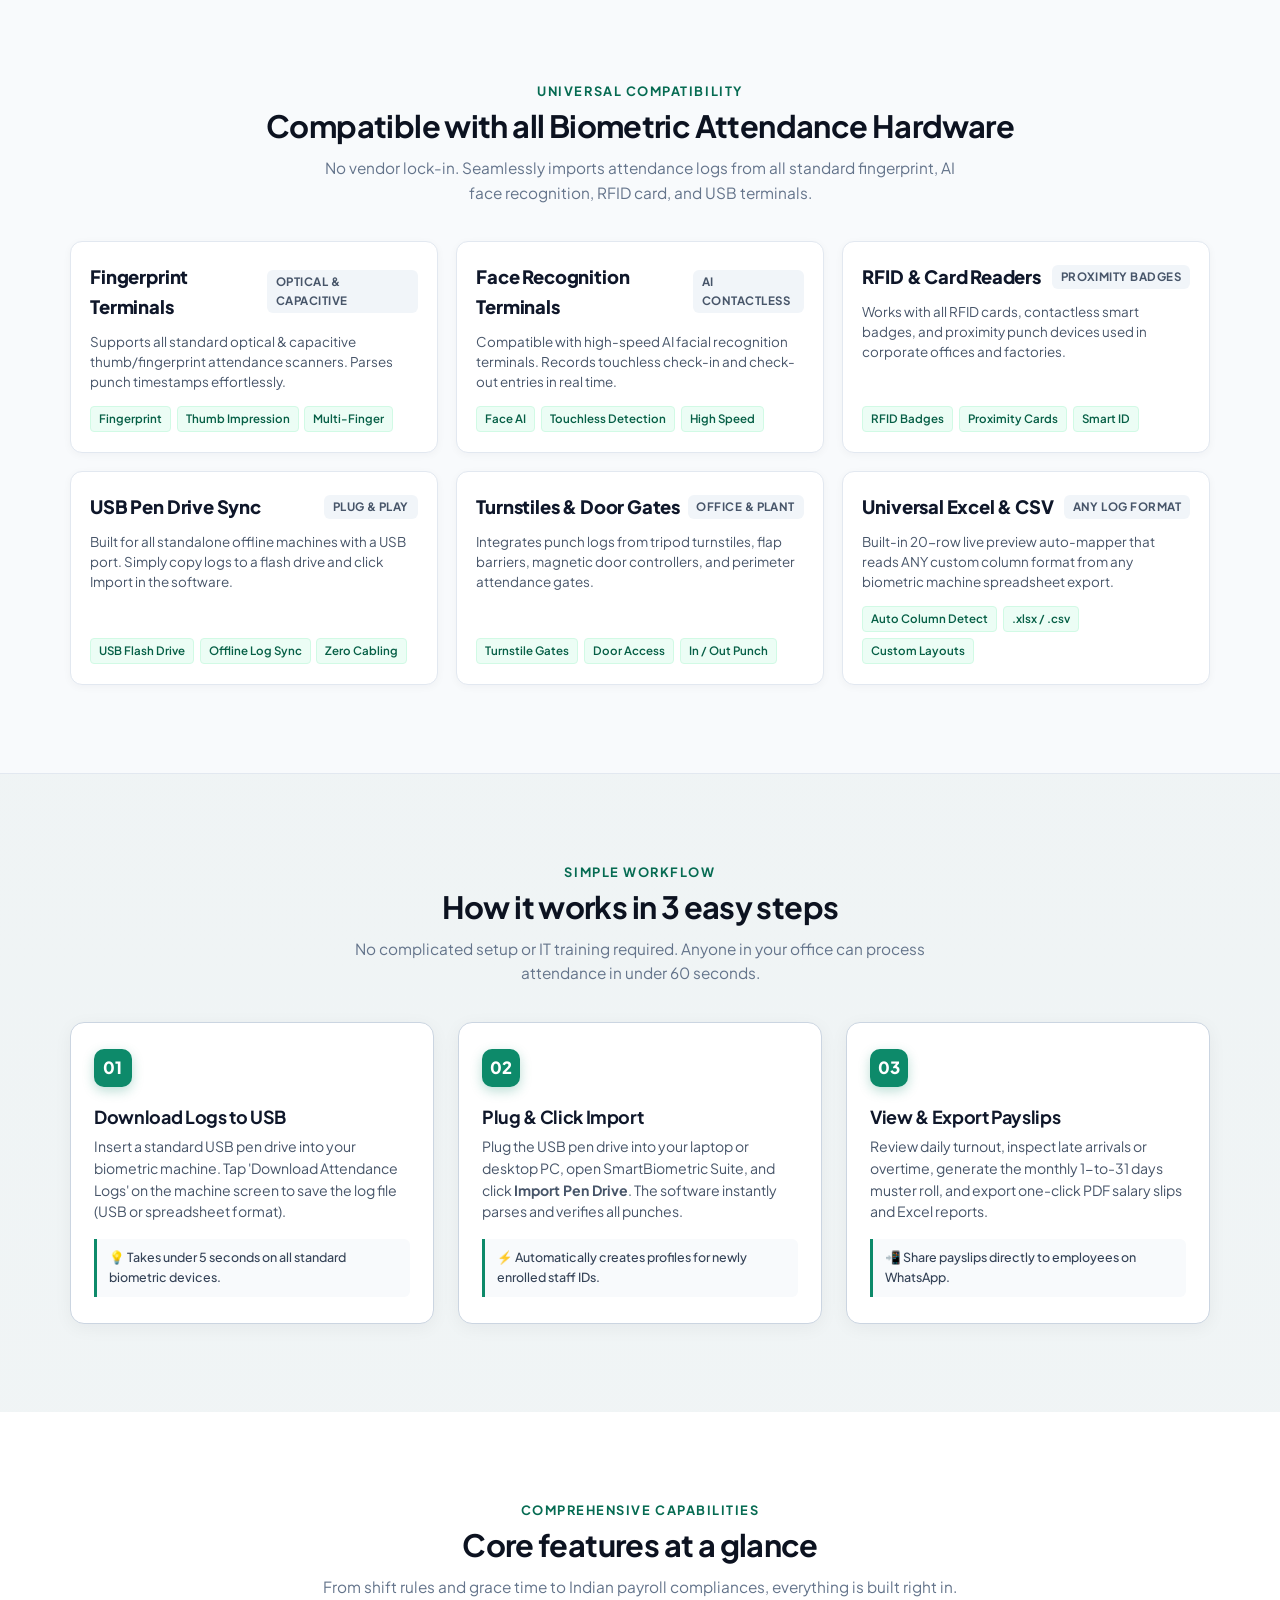
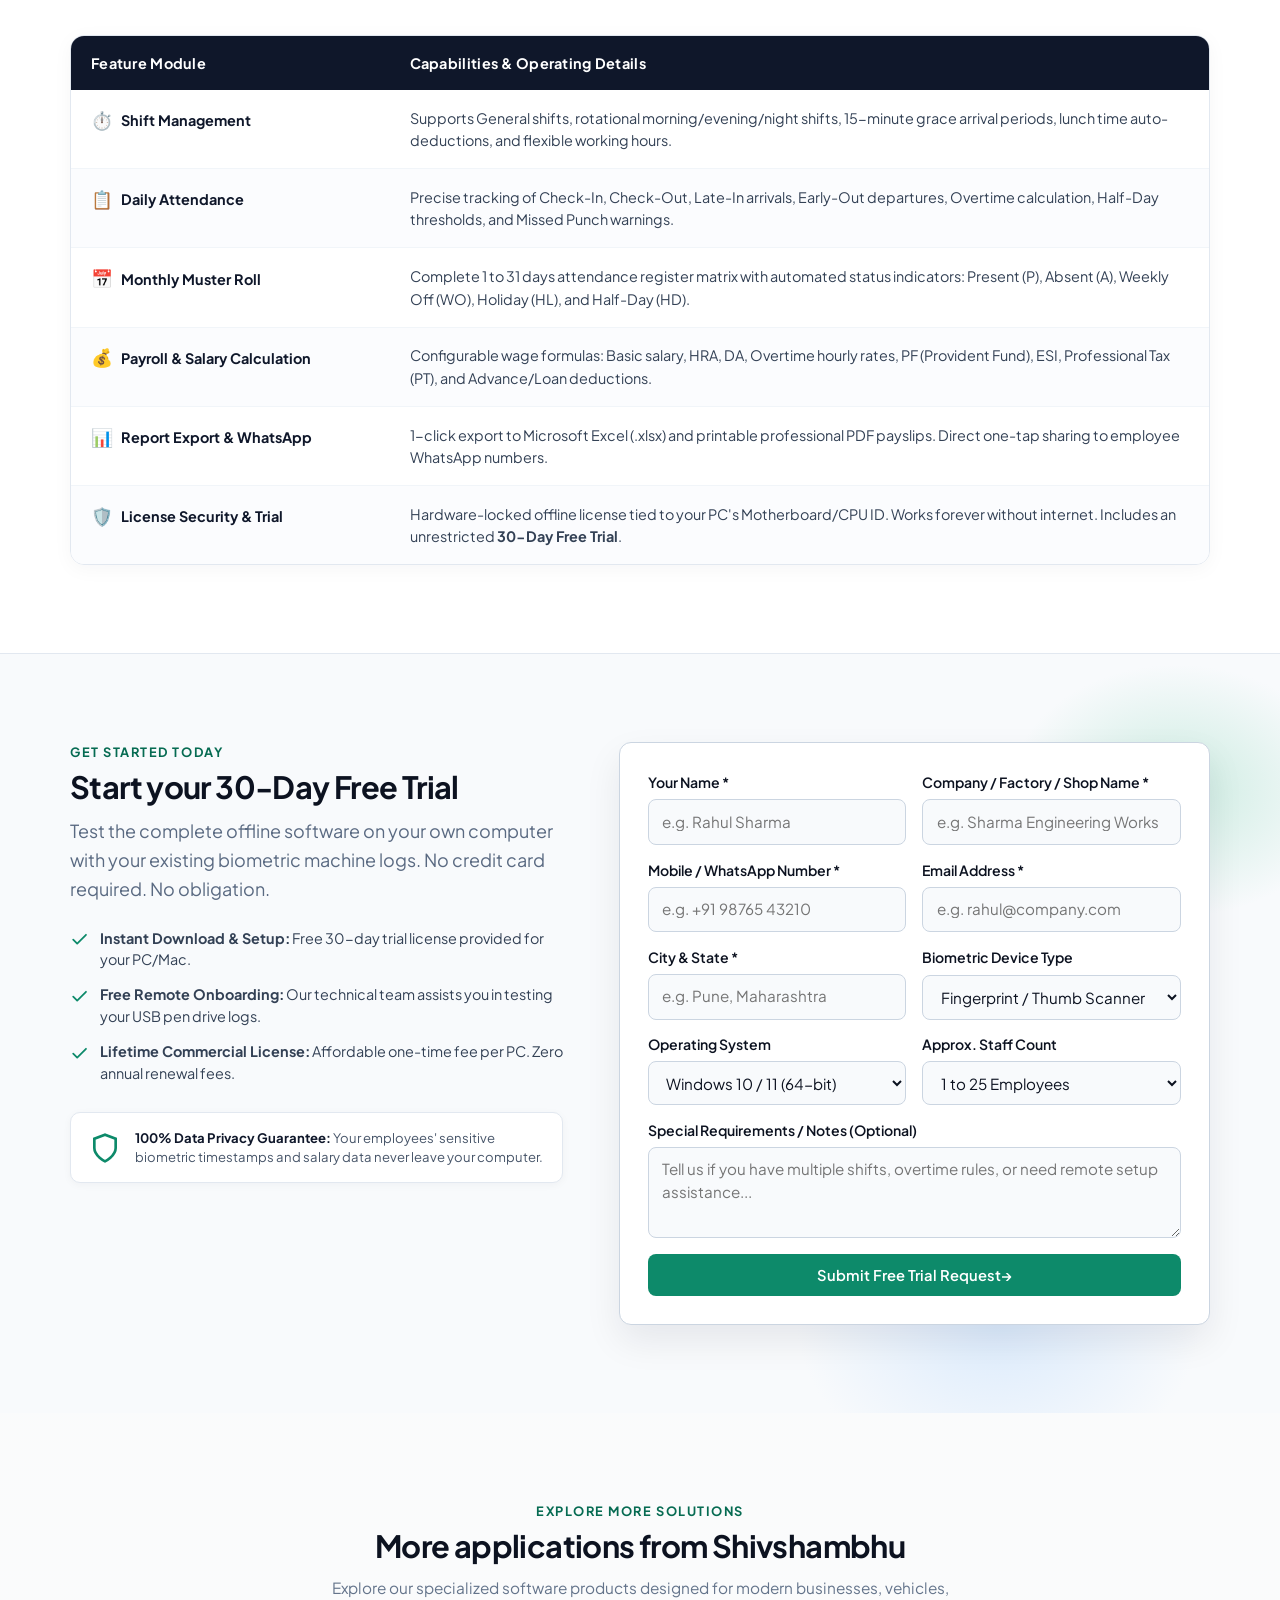
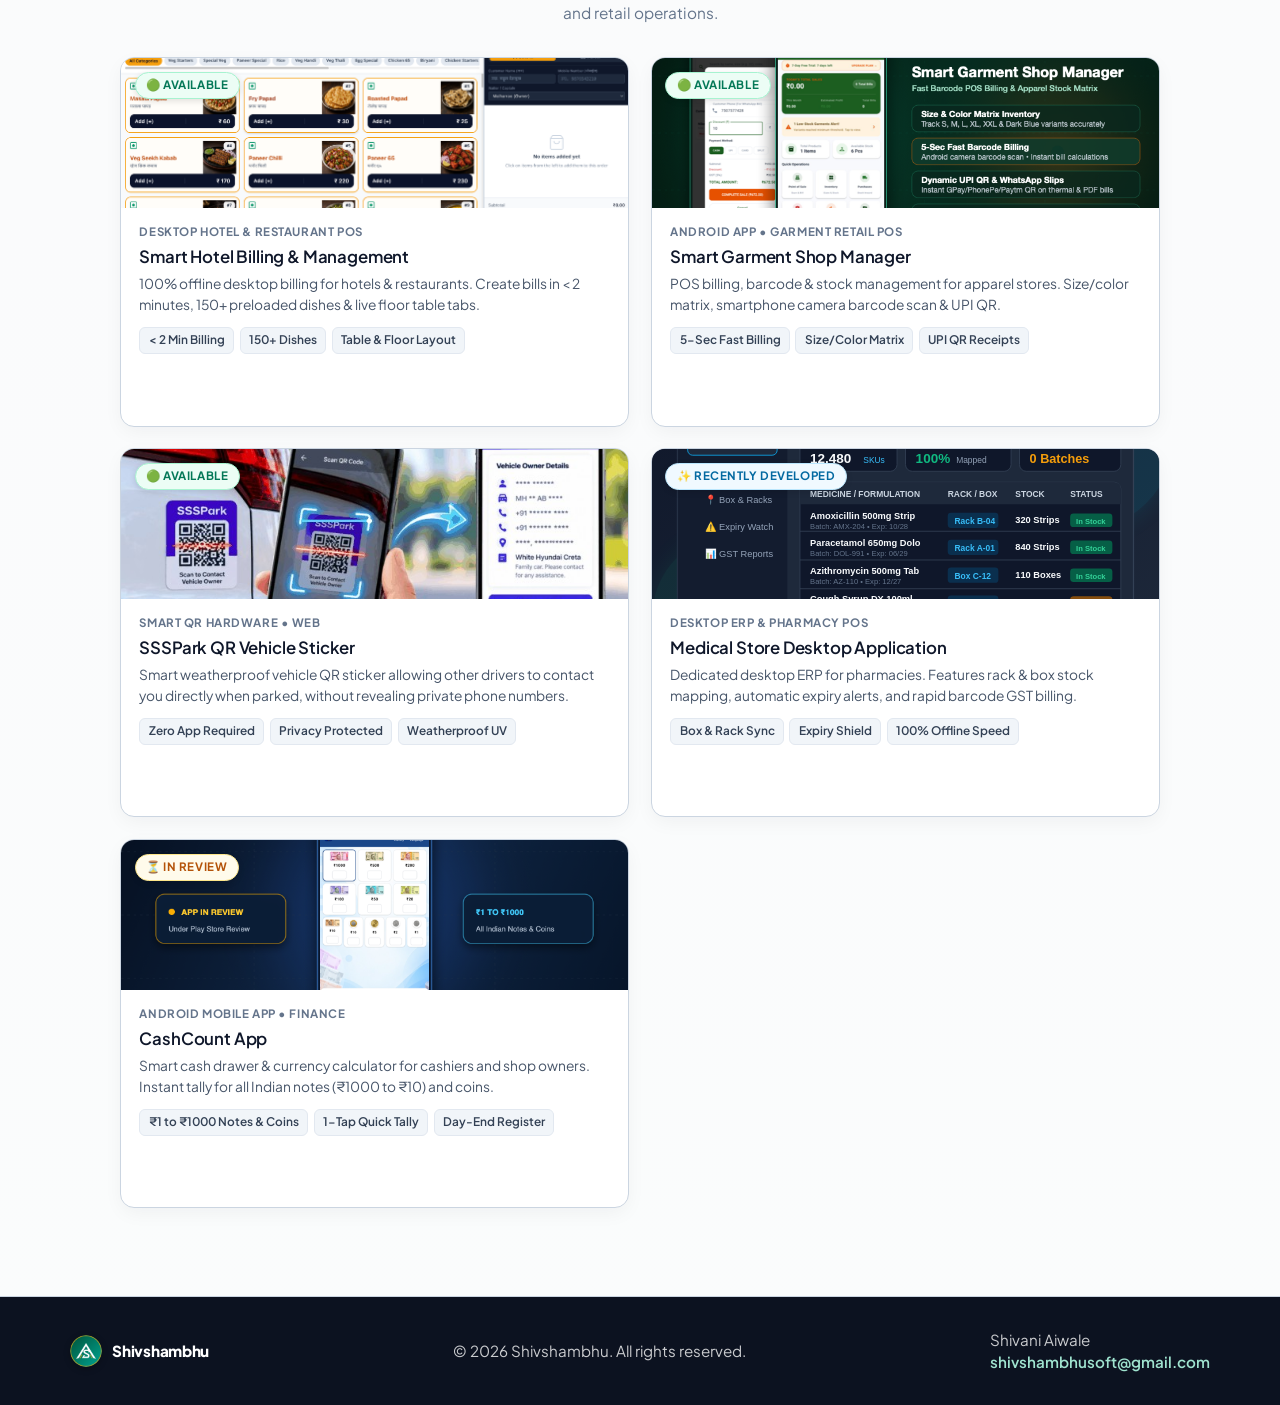
==== commit 24c9c0e0: "Add Smart Garment Shop Manager product card, dedicated page, and cross-promotions" ====
--- a/biometric-attendance.html
+++ b/biometric-attendance.html
@@ -25,7 +25,7 @@
   <link href="https://fonts.googleapis.com/css2?family=Plus+Jakarta+Sans:wght@400;500;600;700;800&family=Source+Sans+3:wght@400;500;600;700&display=swap" rel="stylesheet" />
   
   <!-- Stylesheets -->
-  <link rel="stylesheet" href="css/styles.css?v=2.4" />
+  <link rel="stylesheet" href="css/styles.css?v=2.5" />
   <link rel="stylesheet" href="css/biometric.css?v=1.0" />
 </head>
 <body class="product-page bio-page">
@@ -503,6 +503,25 @@
             </div>
           </article>
 
+          <!-- Smart Garment Shop Manager -->
+          <article class="more-prod-card reveal">
+            <div class="more-prod-badge status-available">🟢 Available</div>
+            <div class="more-prod-media">
+              <img src="assets/shop-manage-preview.png" alt="Smart Garment Shop Manager app preview" loading="lazy" />
+            </div>
+            <div class="more-prod-content">
+              <span class="more-prod-tag">Android App • Garment Retail POS</span>
+              <h3>Smart Garment Shop Manager</h3>
+              <p>POS billing, barcode &amp; stock management for apparel stores. Size/color matrix, smartphone camera barcode scan &amp; UPI QR.</p>
+              <div class="more-prod-chips">
+                <span>5-Sec Fast Billing</span>
+                <span>Size/Color Matrix</span>
+                <span>UPI QR Receipts</span>
+              </div>
+              <a class="btn btn-studio-line" href="shop-manage.html">Explore App <span aria-hidden="true">→</span></a>
+            </div>
+          </article>
+
           <!-- SSSPark QR Vehicle Sticker -->
           <article class="more-prod-card reveal">
             <div class="more-prod-badge status-available">🟢 Available</div>
@@ -576,6 +595,6 @@
     </div>
   </footer>
 
-  <script src="js/main.js"></script>
+  <script src="js/main.js?v=2.5"></script>
 </body>
 </html>
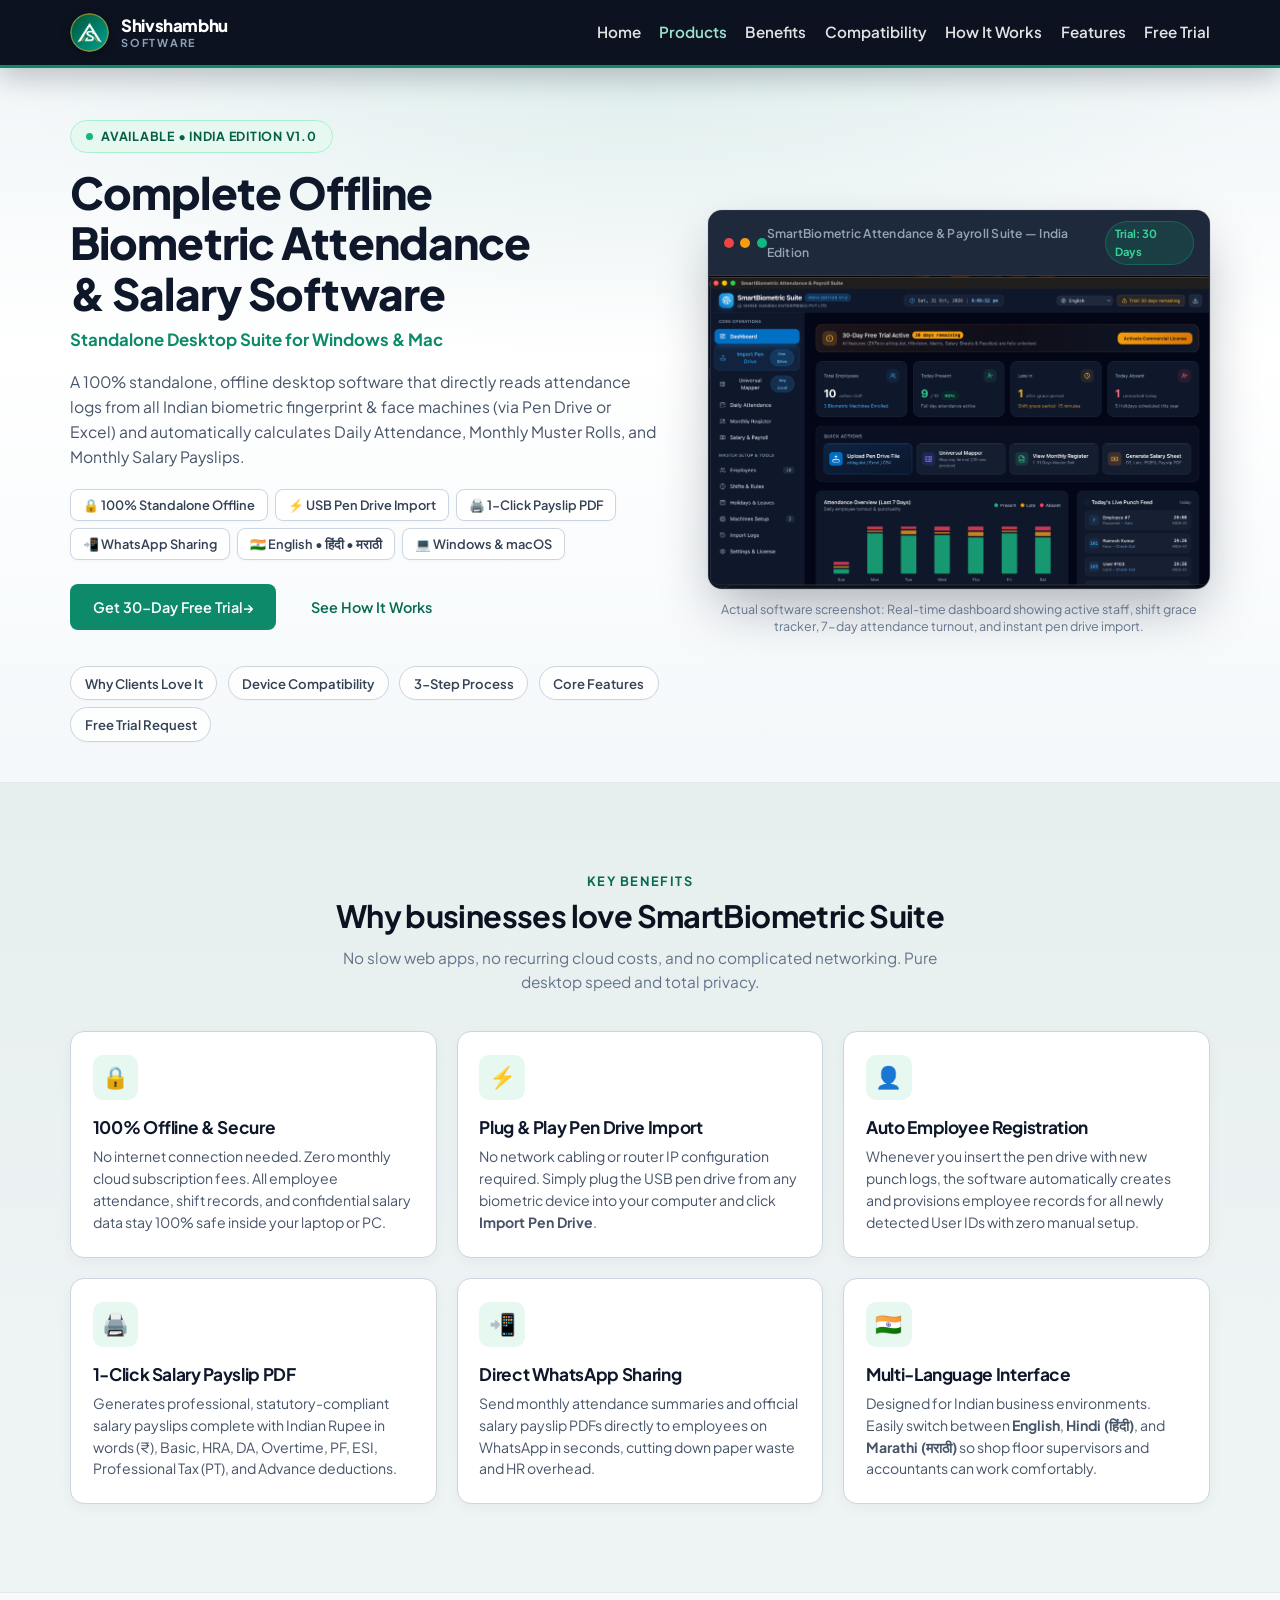
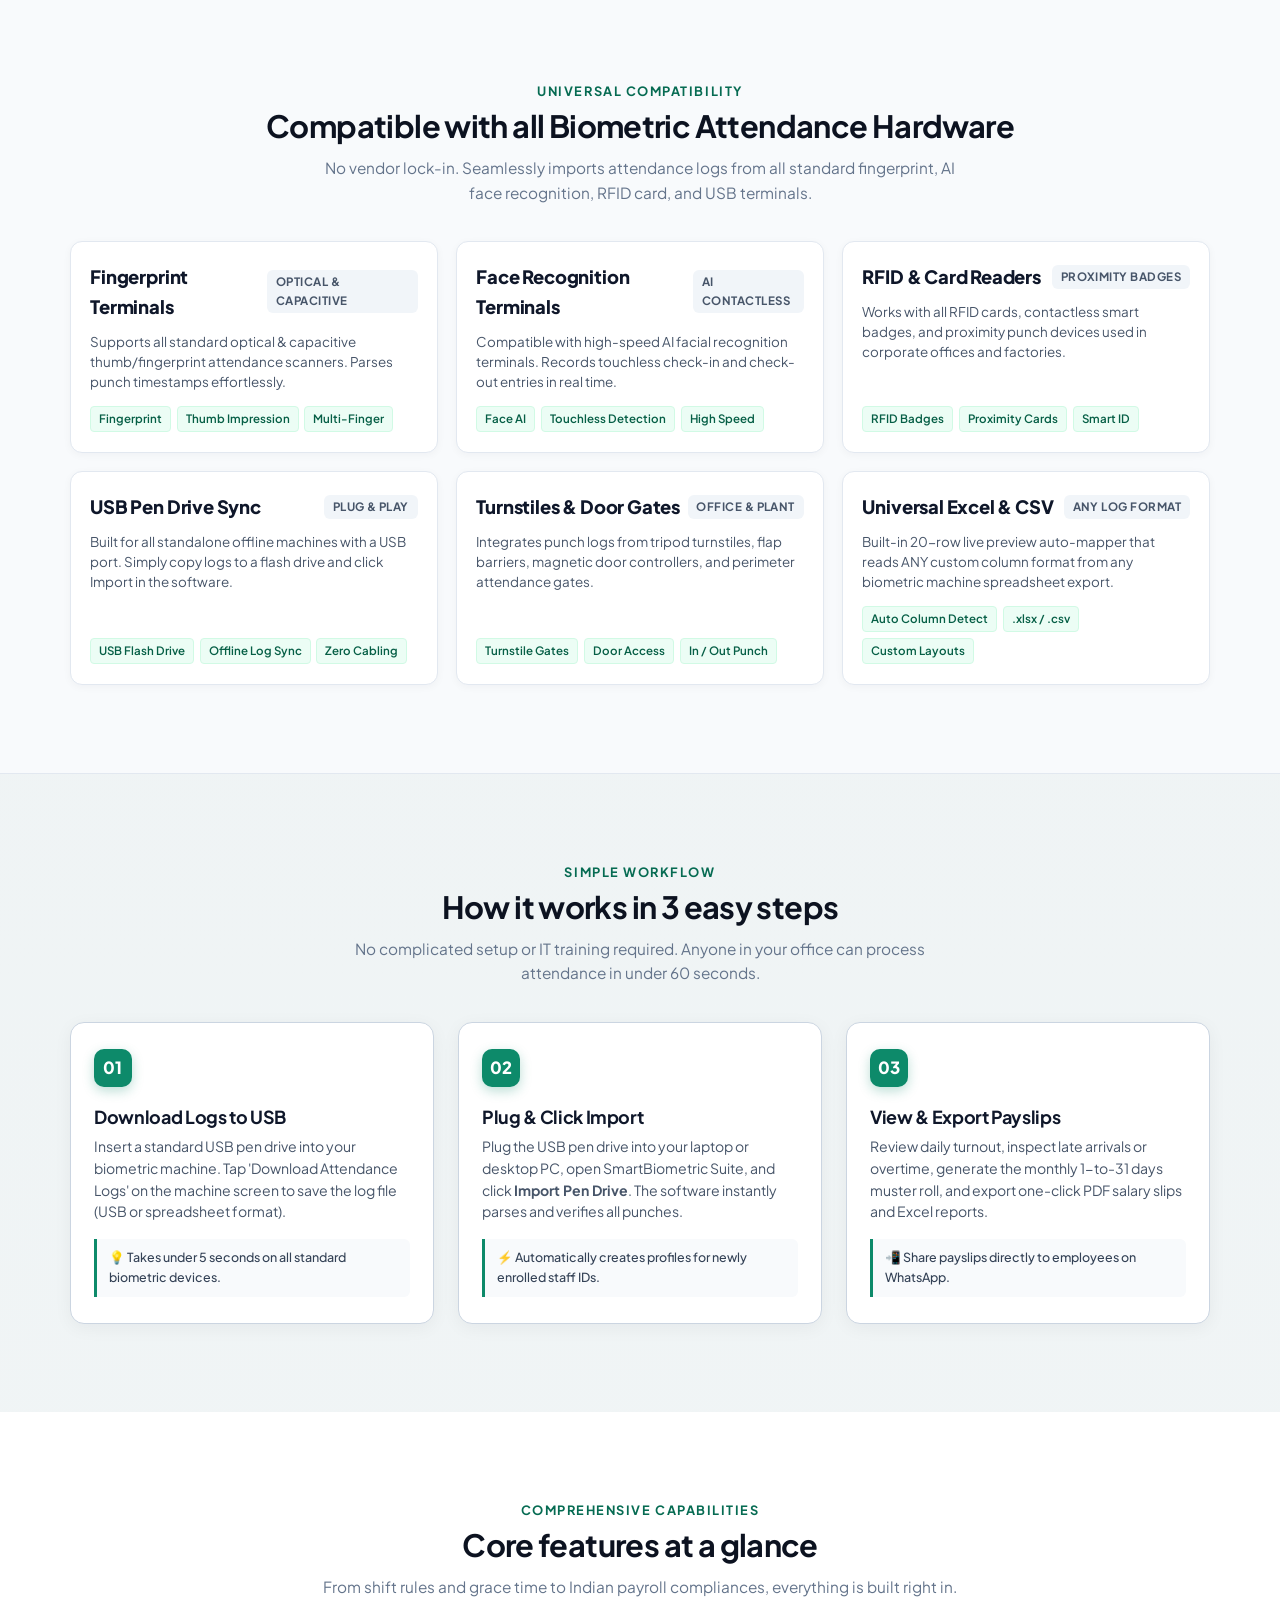
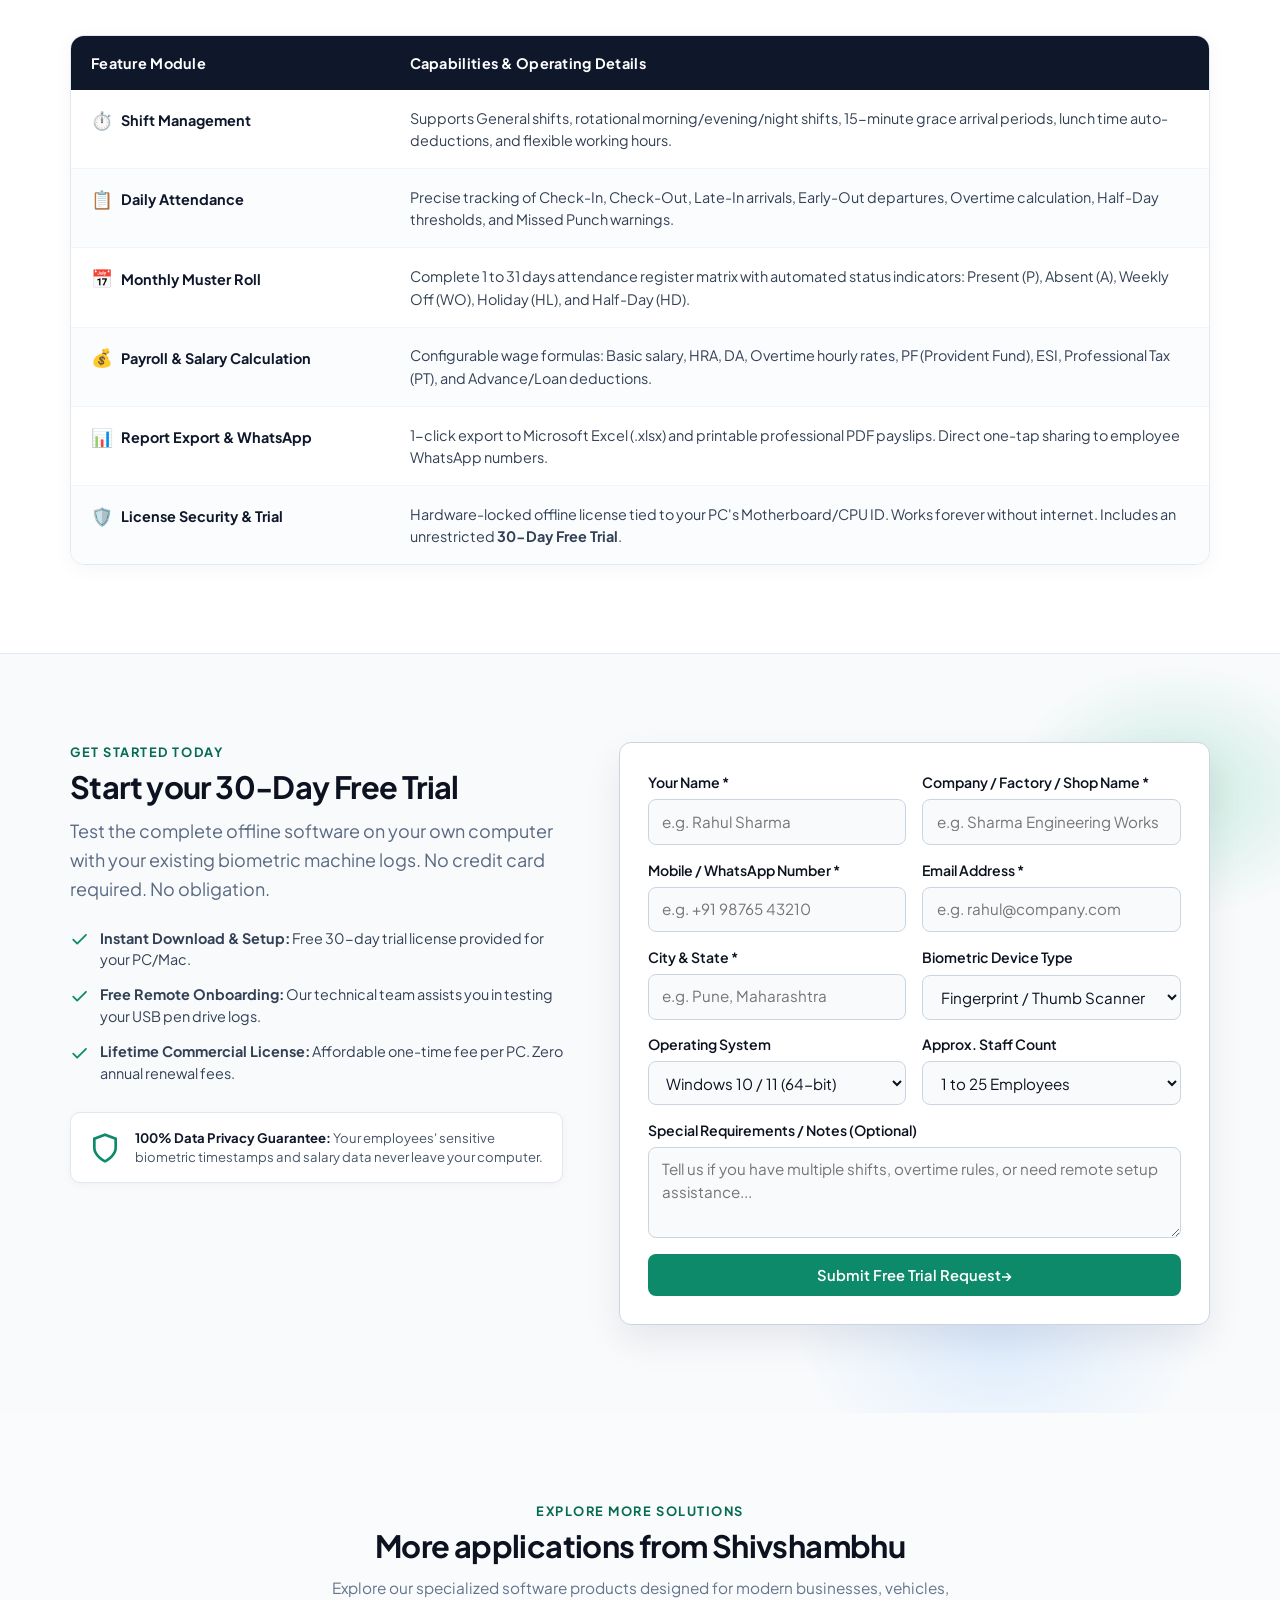
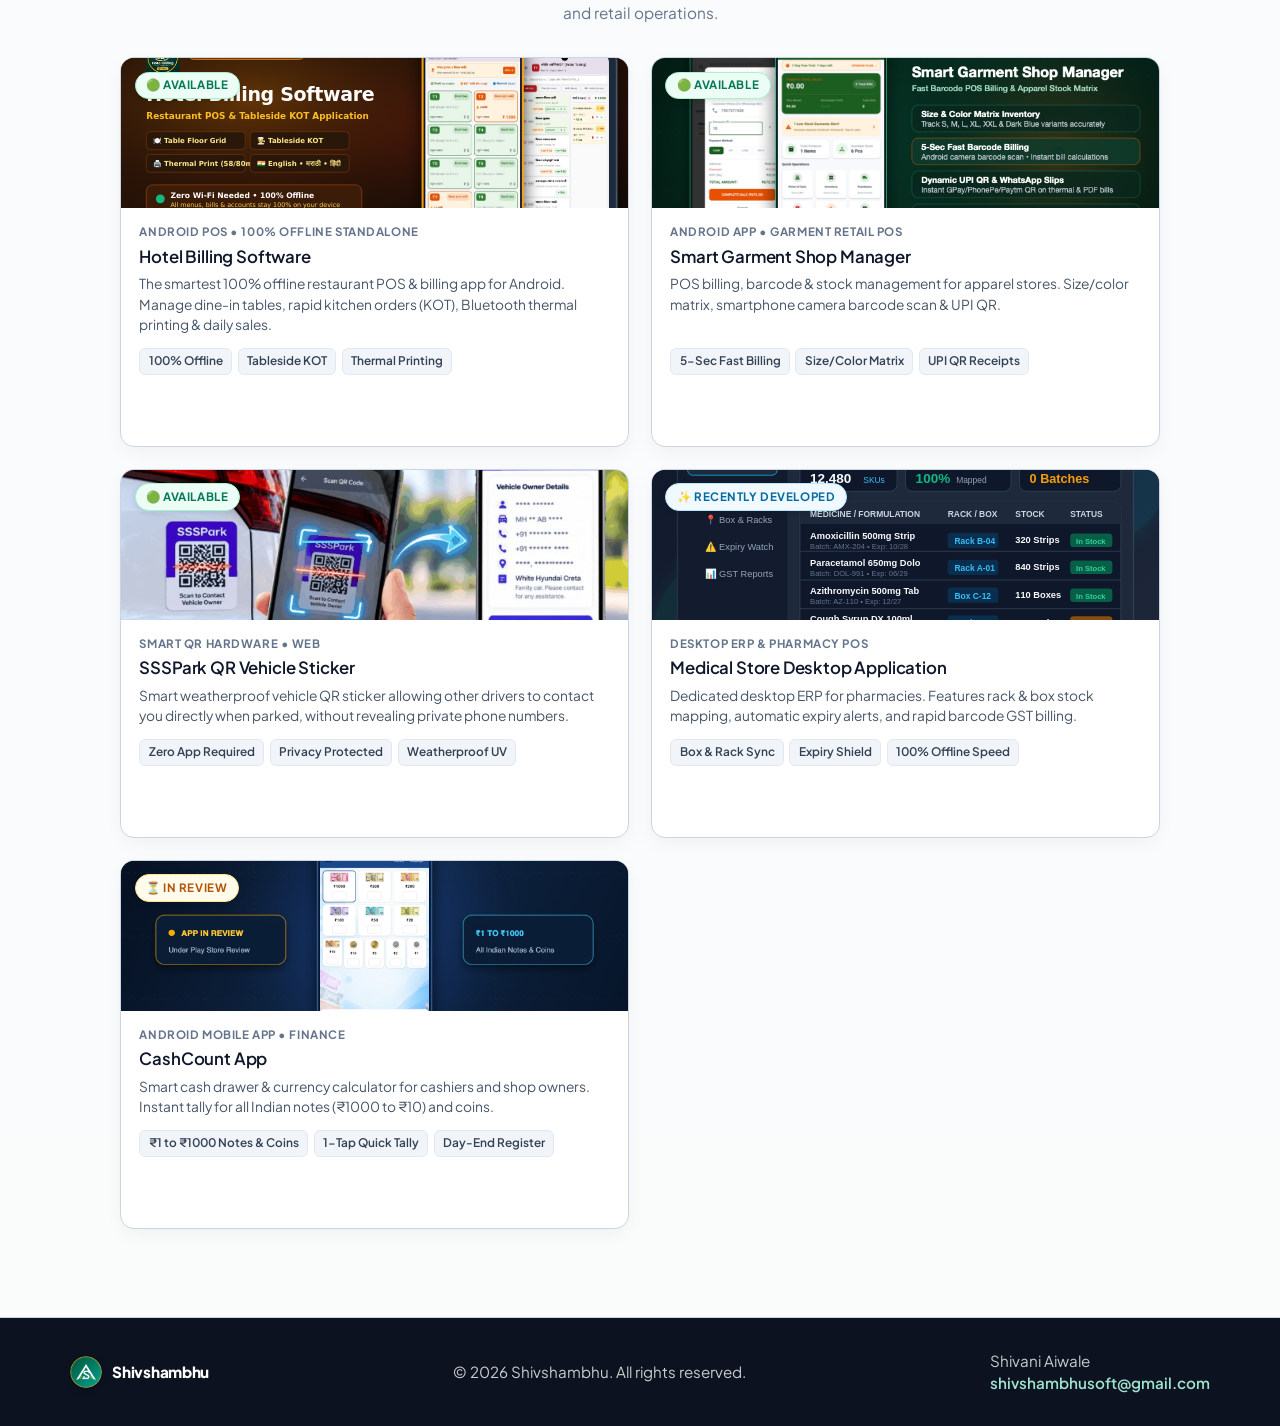
==== commit ca98dd10: "Add Hotel Billing Software Android POS with APK download and product showcase" ====
--- a/biometric-attendance.html
+++ b/biometric-attendance.html
@@ -488,18 +488,18 @@
           <article class="more-prod-card reveal">
             <div class="more-prod-badge status-available">🟢 Available</div>
             <div class="more-prod-media">
-              <img src="assets/hotel-billing-pos.png" alt="Smart Hotel Billing &amp; Management Software POS screen" loading="lazy" />
+              <img src="assets/hotel-app-preview.svg" alt="Hotel Billing Software 100% Offline Android Restaurant POS preview" loading="lazy" />
             </div>
             <div class="more-prod-content">
-              <span class="more-prod-tag">Desktop Hotel &amp; Restaurant POS</span>
-              <h3>Smart Hotel Billing &amp; Management</h3>
-              <p>100% offline desktop billing for hotels &amp; restaurants. Create bills in &lt; 2 minutes, 150+ preloaded dishes &amp; live floor table tabs.</p>
+              <span class="more-prod-tag">Android POS • 100% Offline Standalone</span>
+              <h3>Hotel Billing Software</h3>
+              <p>The smartest 100% offline restaurant POS &amp; billing app for Android. Manage dine-in tables, rapid kitchen orders (KOT), Bluetooth thermal printing &amp; daily sales.</p>
               <div class="more-prod-chips">
-                <span>&lt; 2 Min Billing</span>
-                <span>150+ Dishes</span>
-                <span>Table &amp; Floor Layout</span>
+                <span>100% Offline</span>
+                <span>Tableside KOT</span>
+                <span>Thermal Printing</span>
               </div>
-              <a class="btn btn-studio-line" href="hotel-billing.html">Explore Software <span aria-hidden="true">→</span></a>
+              <a class="btn btn-studio-line" href="hotel-billing.html">Explore App <span aria-hidden="true">→</span></a>
             </div>
           </article>
 
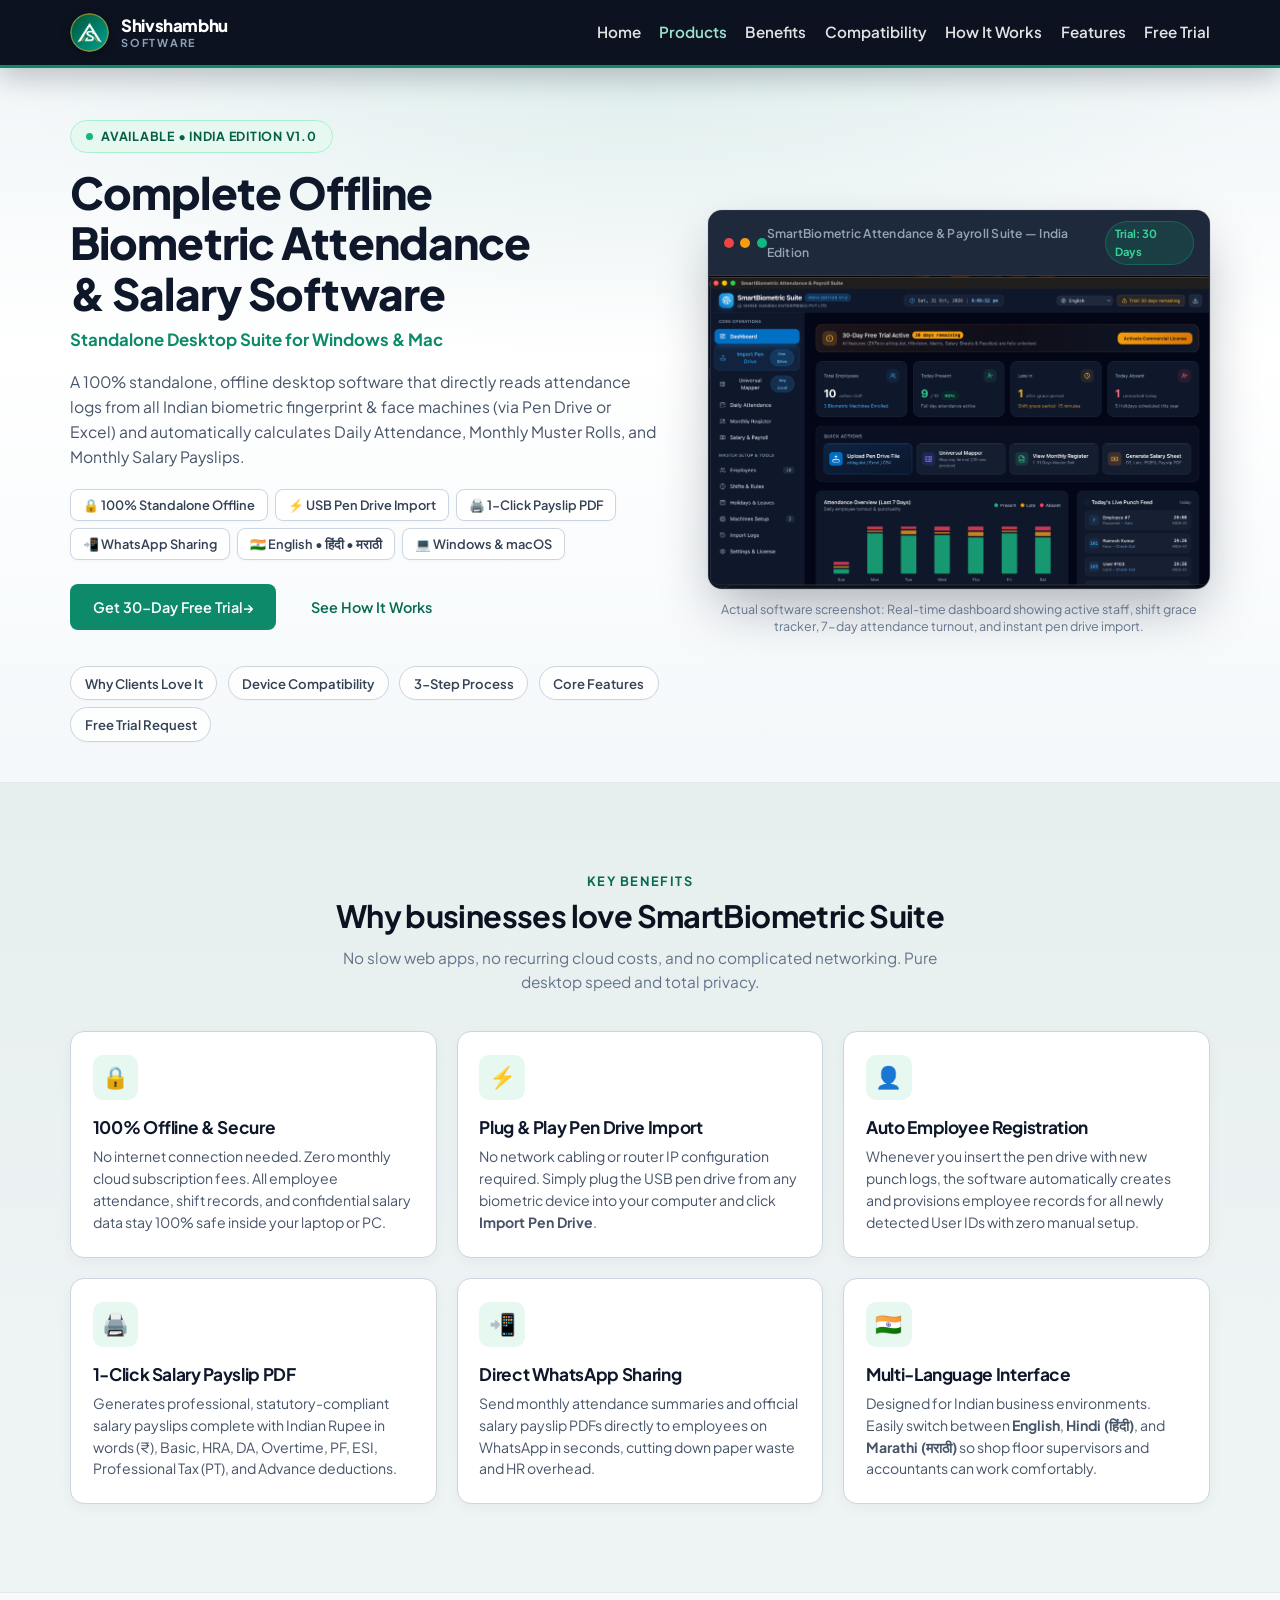
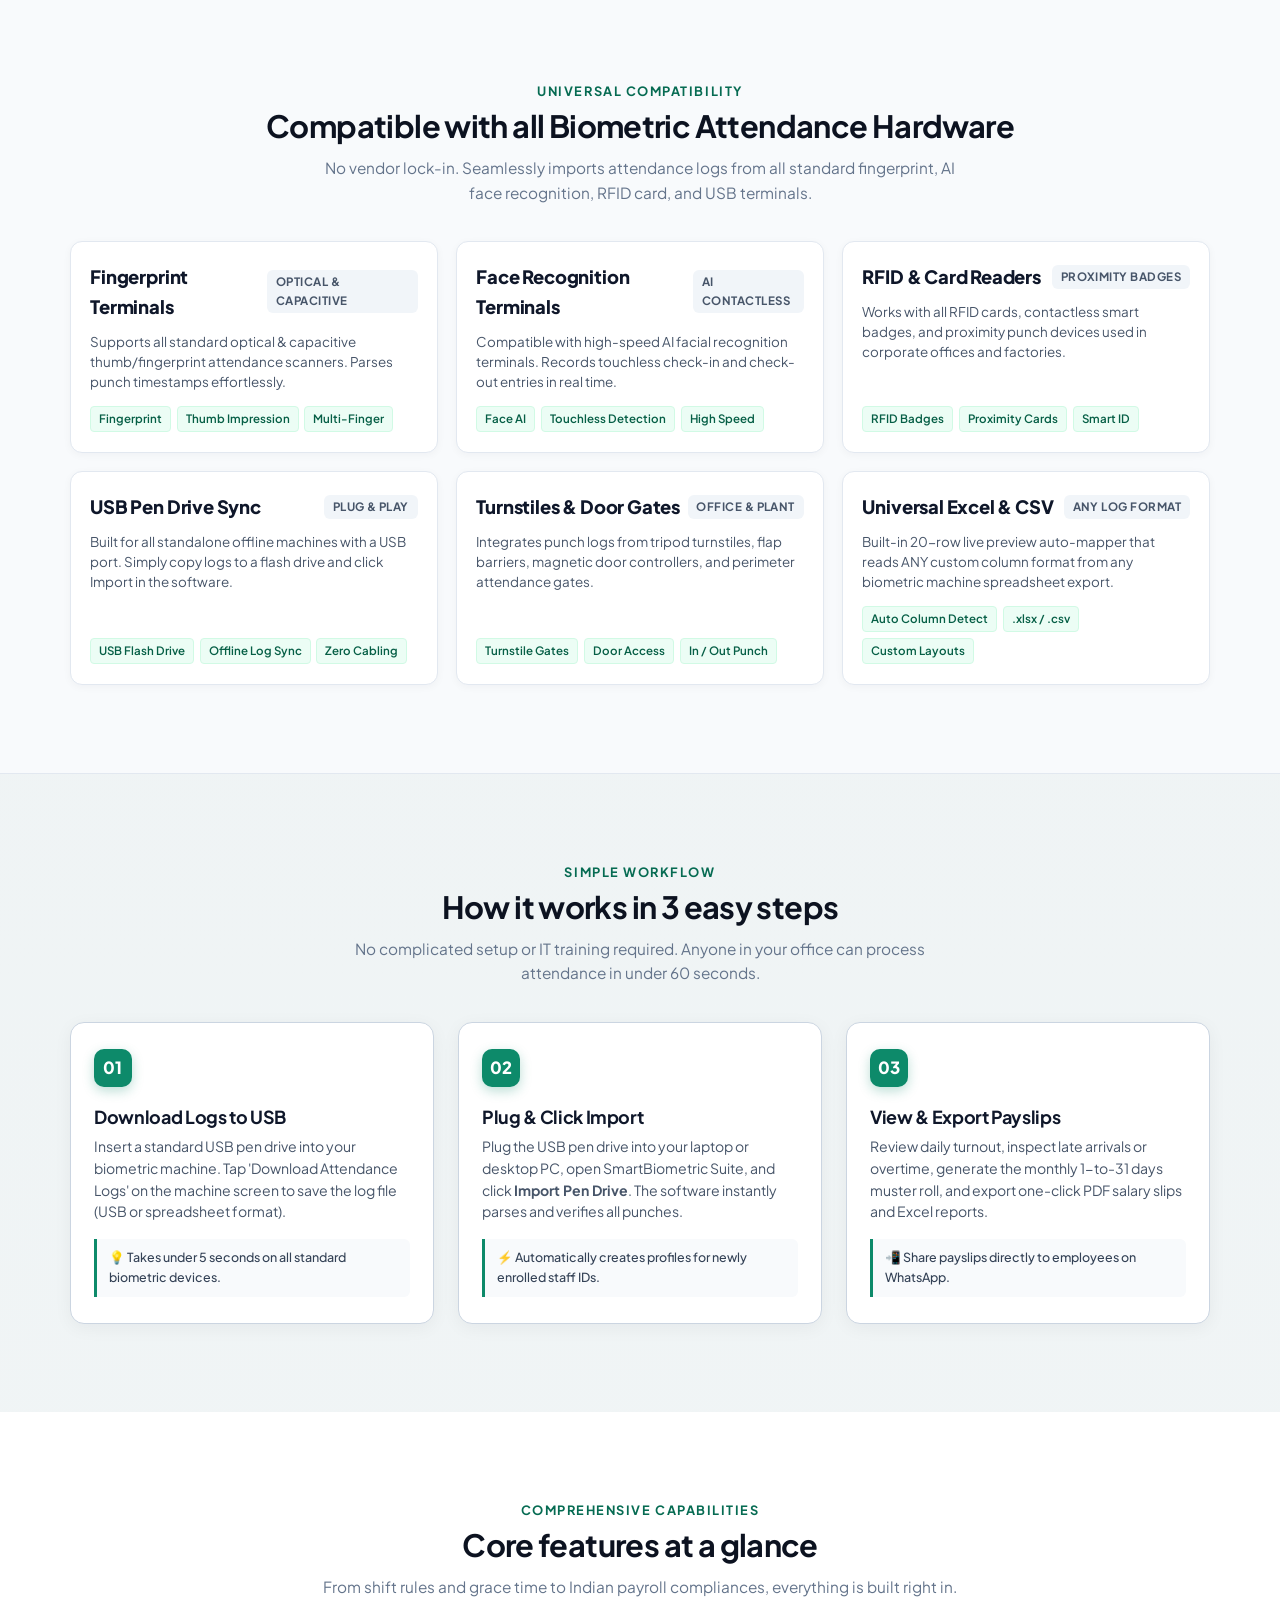
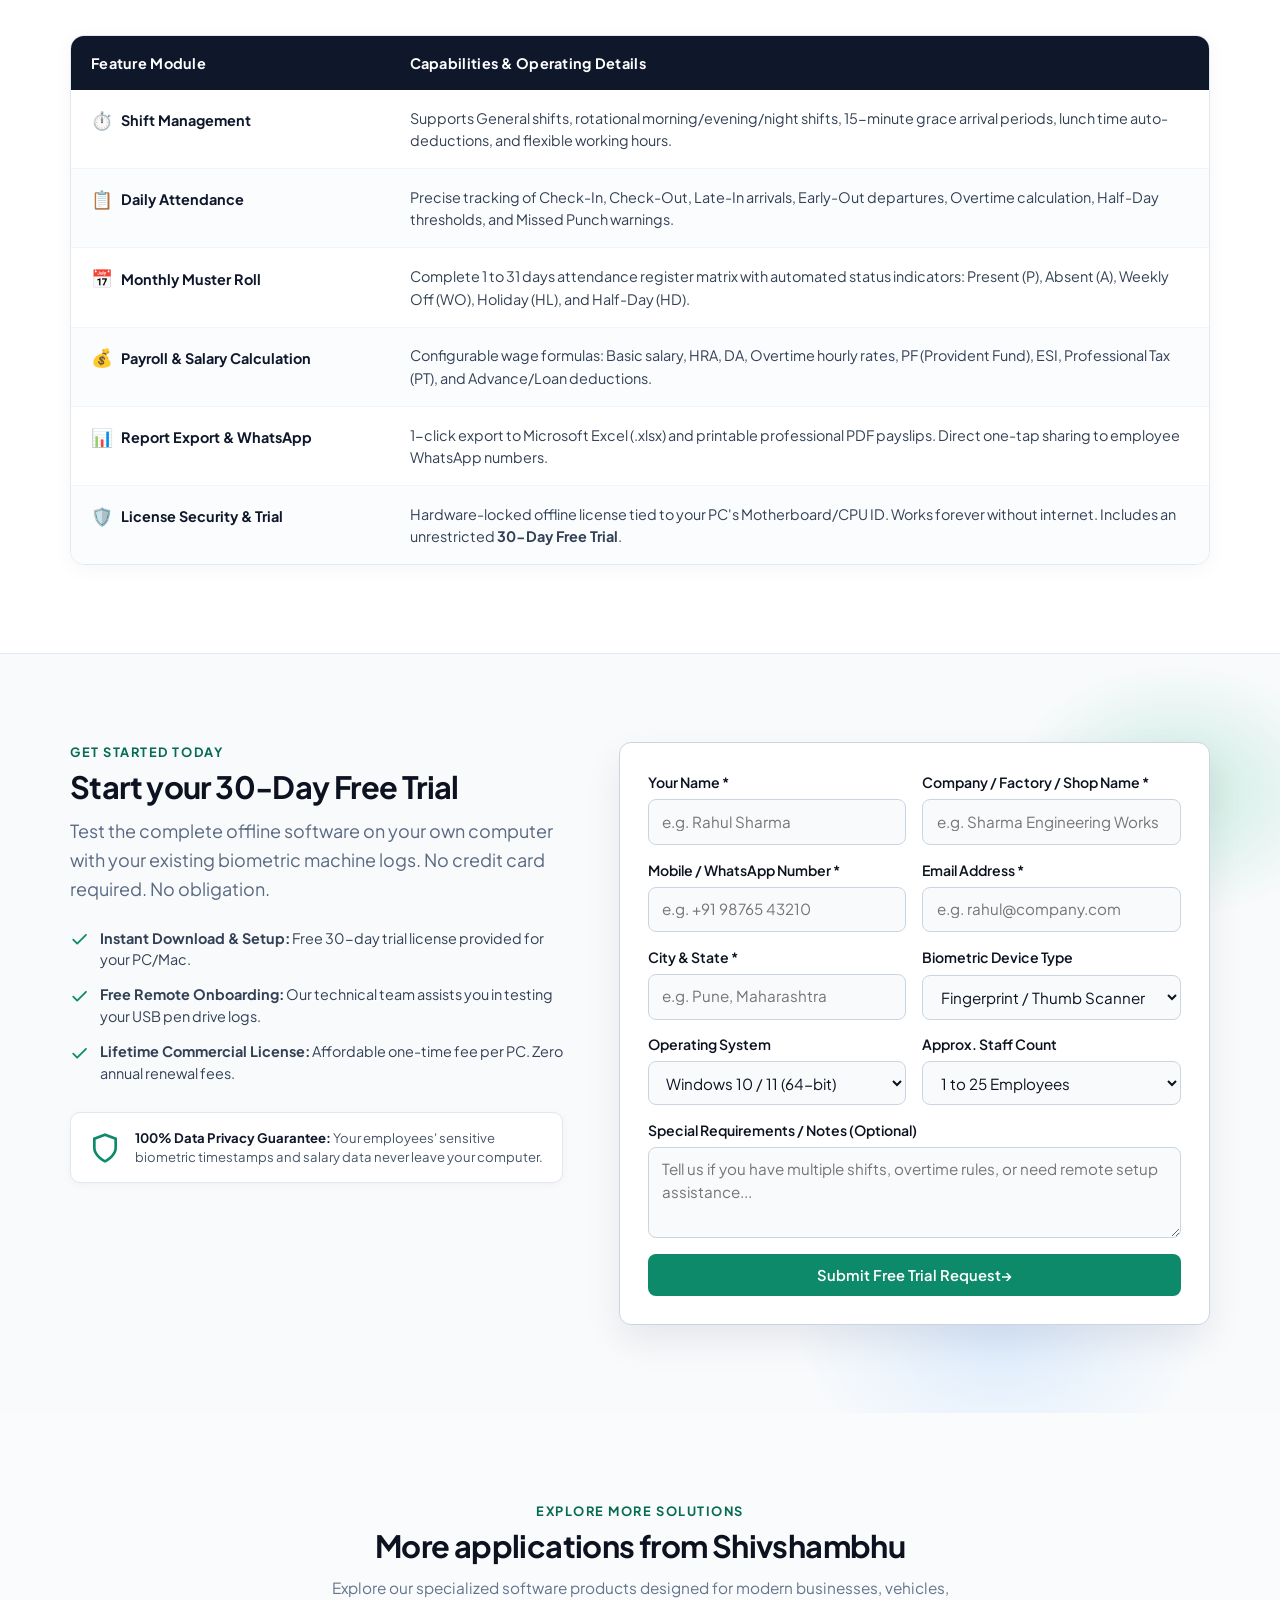
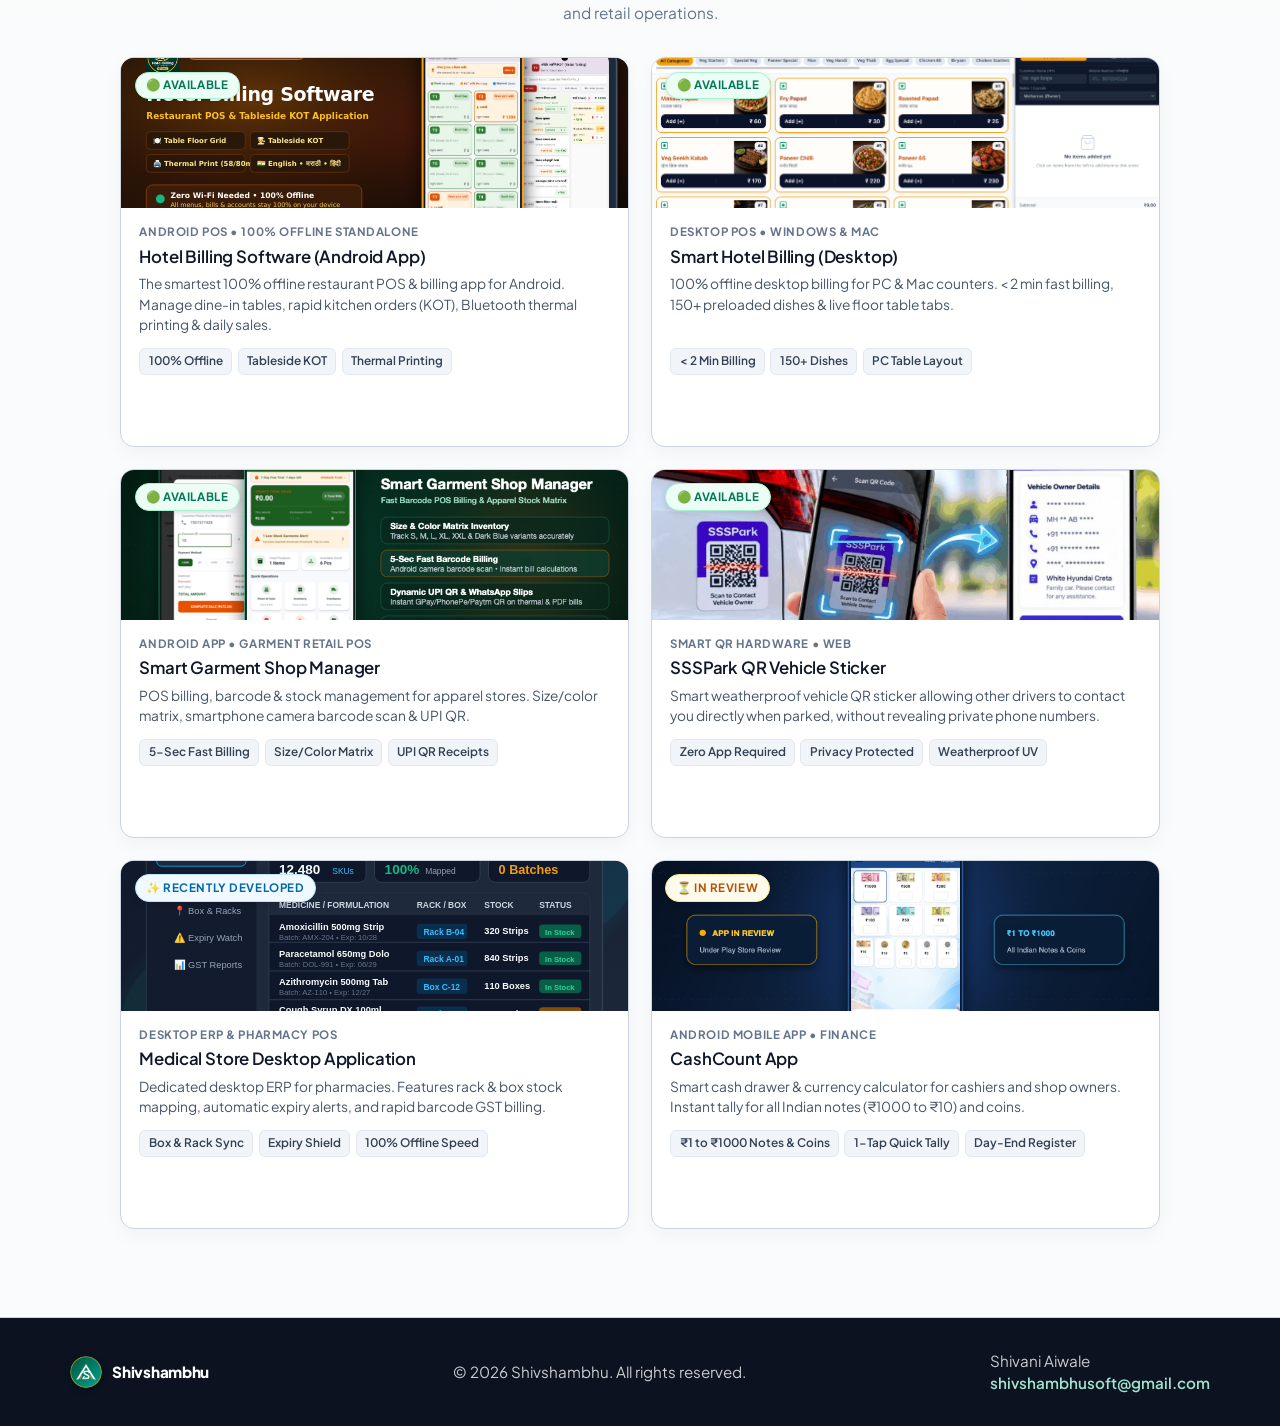
==== commit b9a24cd3: "Separate Desktop and Android Hotel Billing products and add Android App subscription plans" ====
--- a/biometric-attendance.html
+++ b/biometric-attendance.html
@@ -484,7 +484,7 @@
         </div>
 
         <div class="more-products-preview-grid">
-          <!-- Hotel Billing Software Card -->
+          <!-- Hotel Billing Software Card (Android POS) -->
           <article class="more-prod-card reveal">
             <div class="more-prod-badge status-available">🟢 Available</div>
             <div class="more-prod-media">
@@ -492,14 +492,33 @@
             </div>
             <div class="more-prod-content">
               <span class="more-prod-tag">Android POS • 100% Offline Standalone</span>
-              <h3>Hotel Billing Software</h3>
+              <h3>Hotel Billing Software (Android App)</h3>
               <p>The smartest 100% offline restaurant POS &amp; billing app for Android. Manage dine-in tables, rapid kitchen orders (KOT), Bluetooth thermal printing &amp; daily sales.</p>
               <div class="more-prod-chips">
                 <span>100% Offline</span>
                 <span>Tableside KOT</span>
                 <span>Thermal Printing</span>
               </div>
-              <a class="btn btn-studio-line" href="hotel-billing.html">Explore App <span aria-hidden="true">→</span></a>
+              <a class="btn btn-studio-line" href="hotel-billing.html">Explore Android App <span aria-hidden="true">→</span></a>
+            </div>
+          </article>
+
+          <!-- Smart Hotel Billing & Management (Desktop POS) -->
+          <article class="more-prod-card reveal">
+            <div class="more-prod-badge status-available">🟢 Available</div>
+            <div class="more-prod-media">
+              <img src="assets/hotel-billing-pos.png" alt="Smart Hotel Billing &amp; Management Desktop POS software screen" loading="lazy" />
+            </div>
+            <div class="more-prod-content">
+              <span class="more-prod-tag">Desktop POS • Windows &amp; Mac</span>
+              <h3>Smart Hotel Billing (Desktop)</h3>
+              <p>100% offline desktop billing for PC &amp; Mac counters. &lt; 2 min fast billing, 150+ preloaded dishes &amp; live floor table tabs.</p>
+              <div class="more-prod-chips">
+                <span>&lt; 2 Min Billing</span>
+                <span>150+ Dishes</span>
+                <span>PC Table Layout</span>
+              </div>
+              <a class="btn btn-studio-line" href="hotel-desktop.html">Explore Desktop POS <span aria-hidden="true">→</span></a>
             </div>
           </article>
 
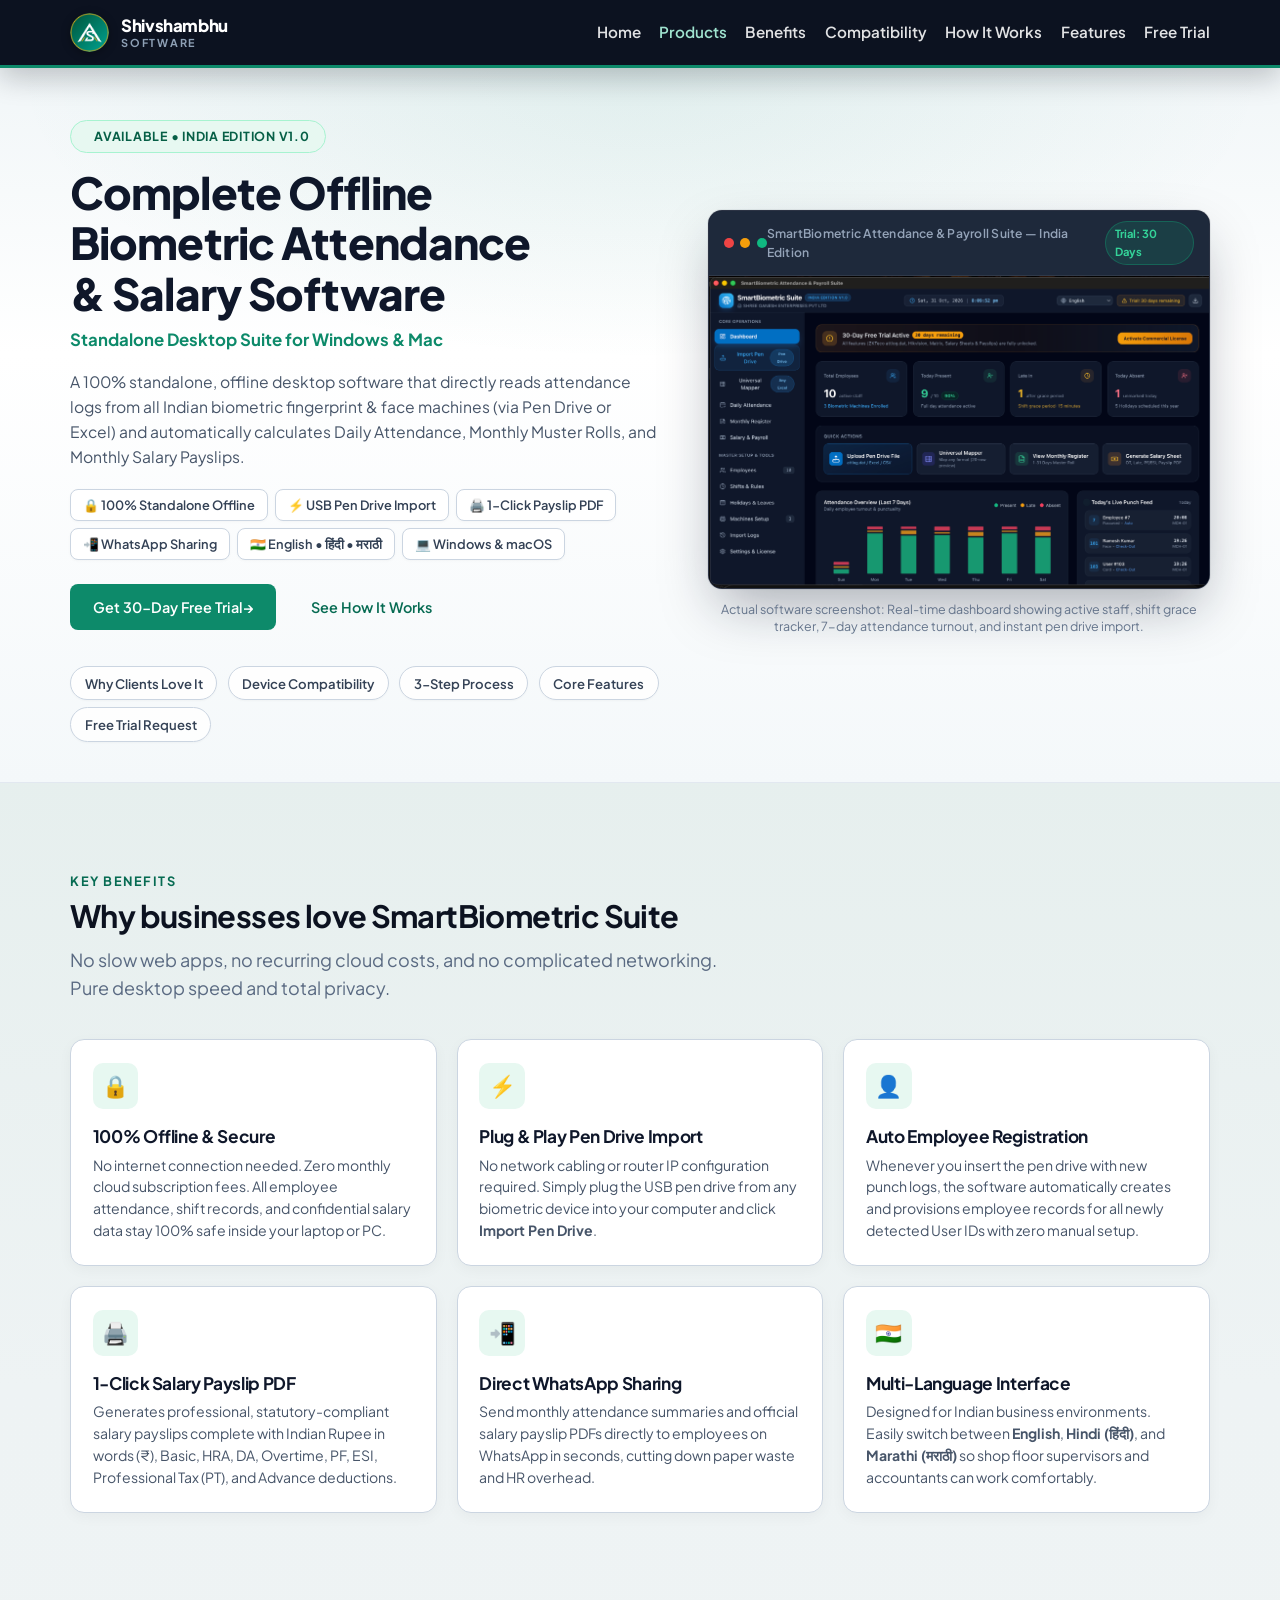
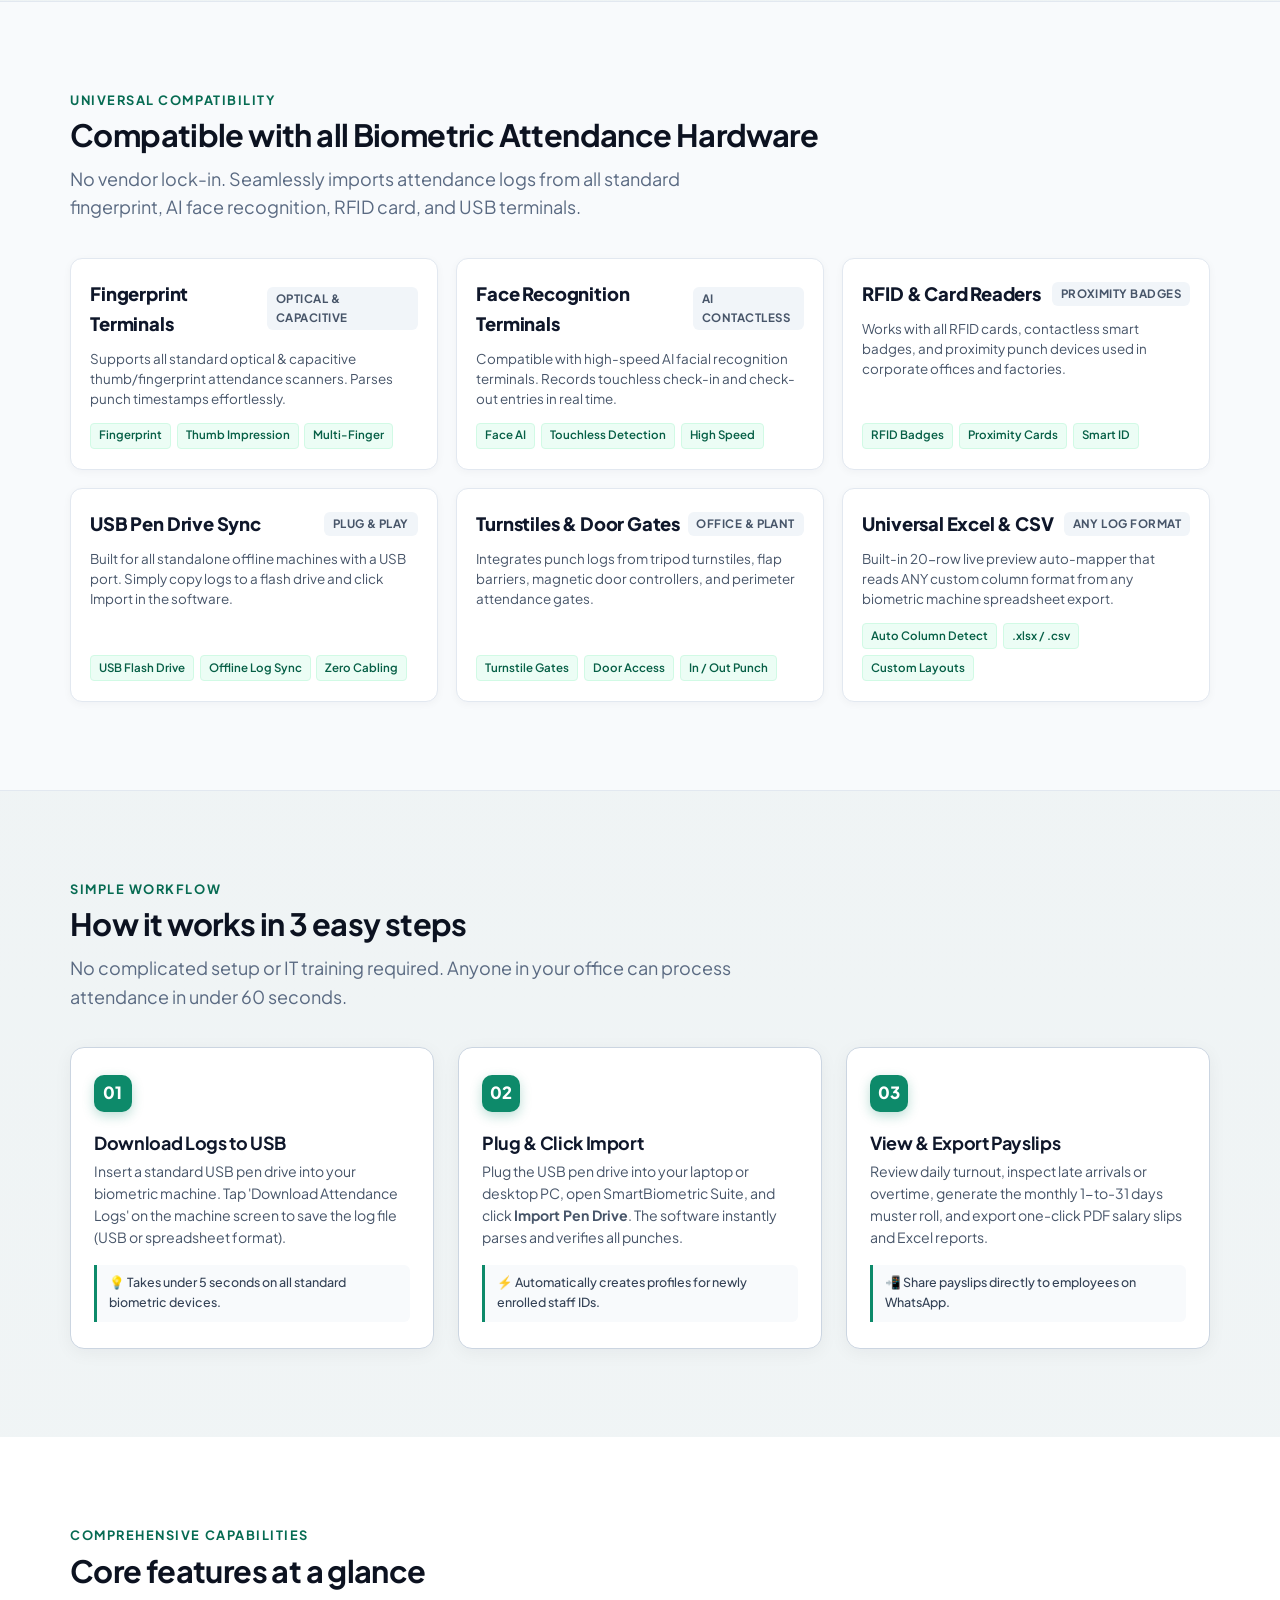
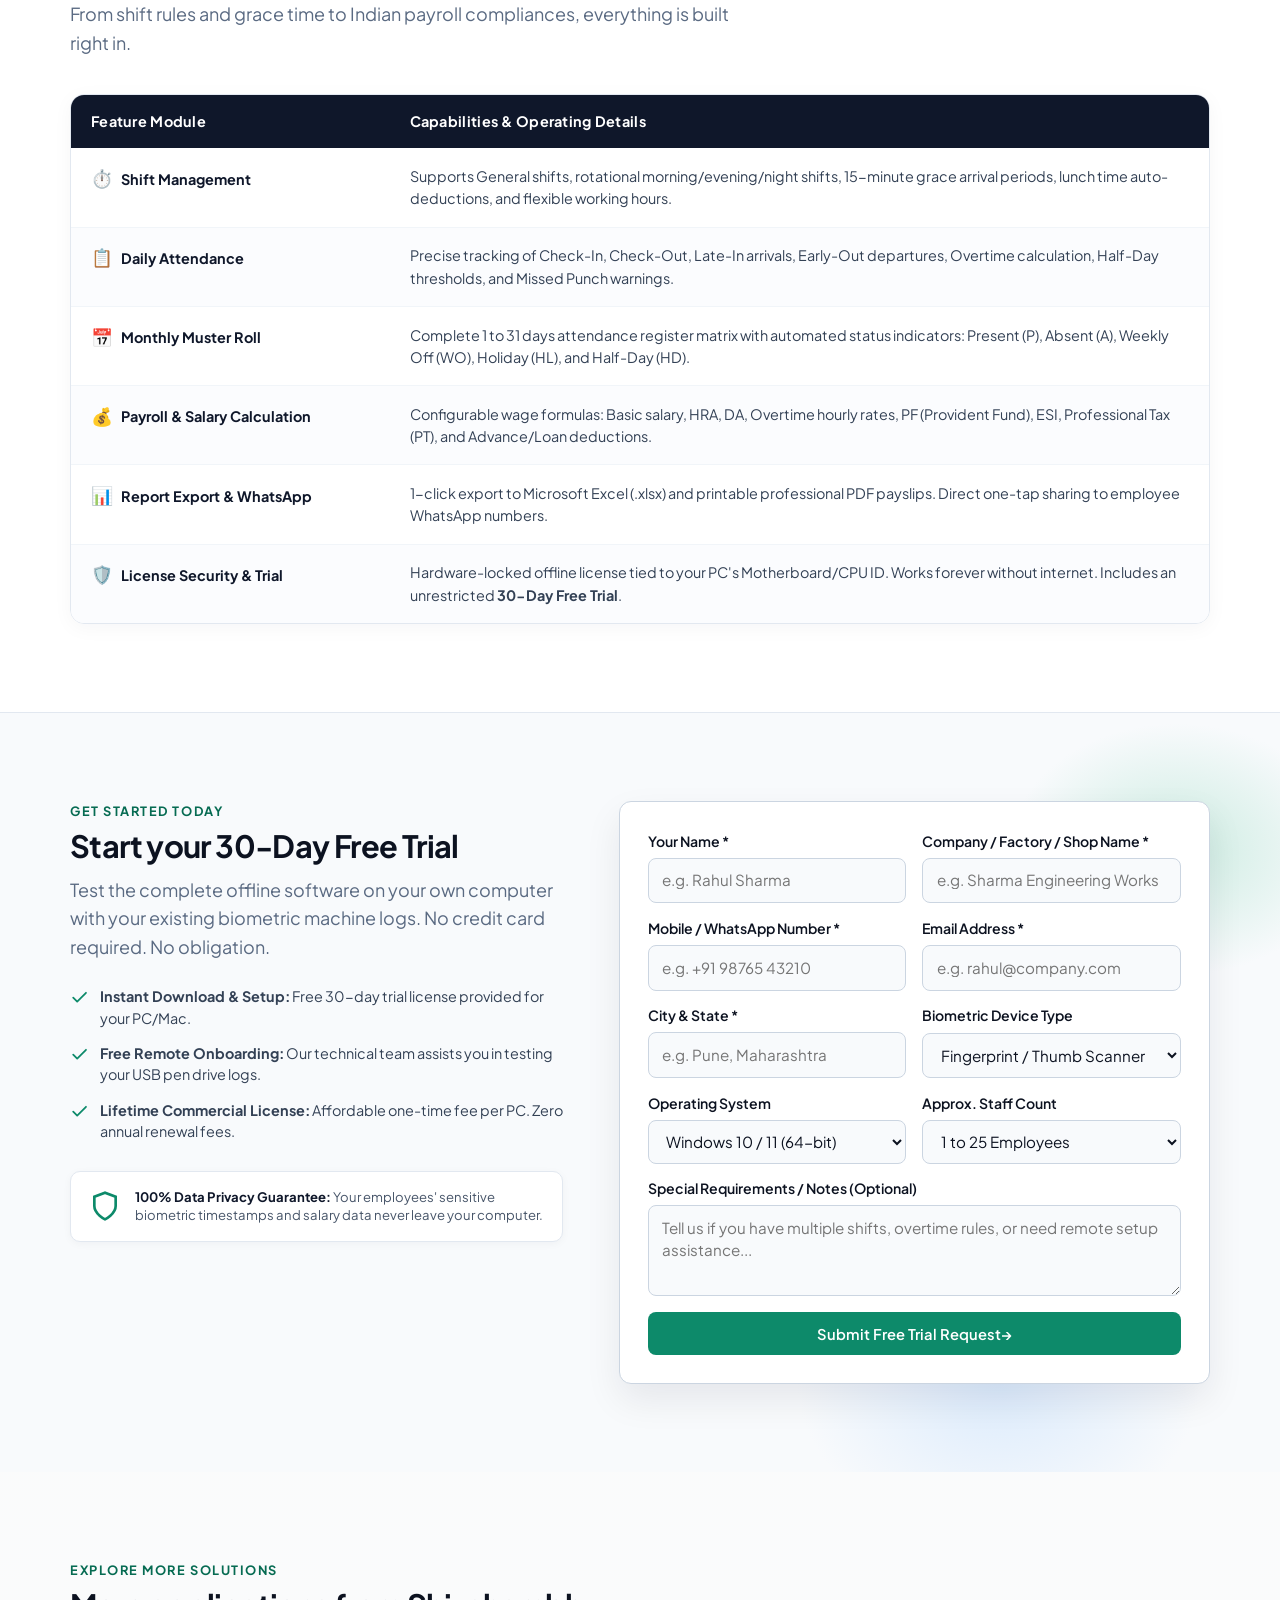
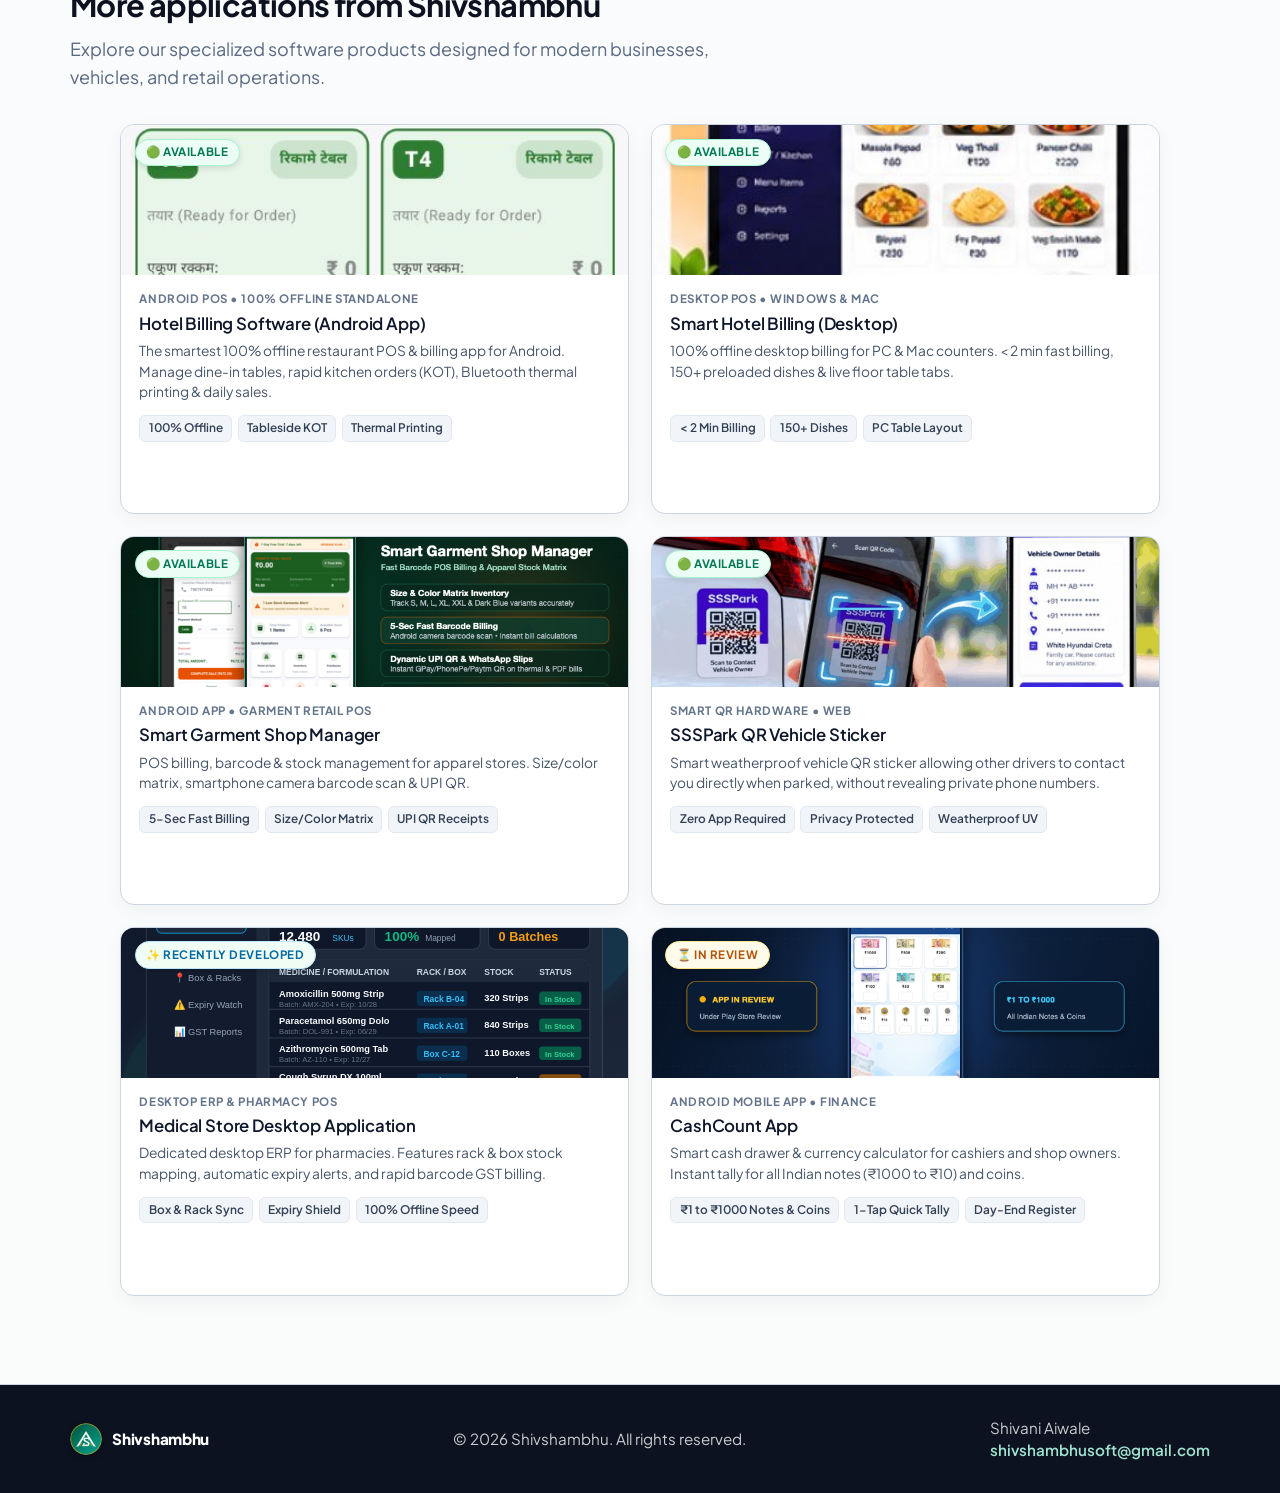
==== commit 33aabc7d: "Update product showcase preview images with user-provided assets for Hotel Android App, Hotel Deskto" ====
--- a/biometric-attendance.html
+++ b/biometric-attendance.html
@@ -488,7 +488,7 @@
           <article class="more-prod-card reveal">
             <div class="more-prod-badge status-available">🟢 Available</div>
             <div class="more-prod-media">
-              <img src="assets/hotel-app-preview.svg" alt="Hotel Billing Software 100% Offline Android Restaurant POS preview" loading="lazy" />
+              <img src="assets/hotel-app-mobile.jpg" alt="Hotel Billing Software 100% Offline Android Restaurant POS preview" loading="lazy" />
             </div>
             <div class="more-prod-content">
               <span class="more-prod-tag">Android POS • 100% Offline Standalone</span>
@@ -507,7 +507,7 @@
           <article class="more-prod-card reveal">
             <div class="more-prod-badge status-available">🟢 Available</div>
             <div class="more-prod-media">
-              <img src="assets/hotel-billing-pos.png" alt="Smart Hotel Billing &amp; Management Desktop POS software screen" loading="lazy" />
+              <img src="assets/hotel-desktop-preview.jpg" alt="Smart Hotel Billing &amp; Management Desktop POS software screen" loading="lazy" />
             </div>
             <div class="more-prod-content">
               <span class="more-prod-tag">Desktop POS • Windows &amp; Mac</span>
--- a/css/styles.css
+++ b/css/styles.css
@@ -821,165 +821,222 @@
 }
 
 /* ========================================================
-   PRODUCTS SHOWCASE SECTION (Refined & Compact)
+   PRODUCTS SHOWCASE SECTION (Modern Horizontal Cards)
    ======================================================== */
 .products-showcase-section {
   scroll-margin-top: calc(var(--header-h) + env(safe-area-inset-top));
   background:
-    radial-gradient(1000px 450px at 50% 0%, rgba(13, 138, 106, 0.06), transparent 70%),
-    linear-gradient(180deg, #f1f6f8 0%, #ffffff 35%, #f4f8fa 100%);
-  padding: 4.25rem 0 5.25rem;
-  border-top: 1px solid #e2e8f0;
-  border-bottom: 1px solid #e2e8f0;
-}
-
-.section-head {
-  margin-bottom: 1.85rem;
-}
-
-.text-center {
-  text-align: center;
-}
-
-.text-center .lede {
-  margin-inline: auto;
-  max-width: 58ch;
-  font-size: 0.96rem;
-  color: #64748b;
-}
-
-.badge-pill {
-  display: inline-flex;
-  align-items: center;
-  gap: 0.5rem;
-  padding: 0.32rem 0.95rem;
-  background: #e7f8f1;
-  border: 1px solid #a7f3d0;
-  border-radius: 9999px;
-  color: #065f46;
-  font-size: 0.78rem;
-  font-weight: 700;
-  text-transform: uppercase;
-  letter-spacing: 0.06em;
-  margin-bottom: 0.75rem;
-}
-
-.badge-dot {
-  width: 7px;
-  height: 7px;
-  border-radius: 50%;
-  background: #10b981;
-  box-shadow: 0 0 0 0 rgba(16, 185, 129, 0.7);
-  animation: pulseDot 2s infinite;
-}
-
-/* Filter Bar */
+    radial-gradient(1100px 520px at 50% 0%, rgba(99, 102, 241, 0.08), transparent 70%),
+    radial-gradient(800px 400px at 10% 25%, rgba(168, 85, 247, 0.04), transparent 60%),
+    radial-gradient(800px 400px at 90% 25%, rgba(59, 130, 246, 0.04), transparent 60%),
+    linear-gradient(180deg, #fbfaff 0%, #ffffff 35%, #f8faff 100%);
+  padding: 4.5rem 0 5.5rem;
+  border-top: 1px solid #ede9fe;
+  border-bottom: 1px solid #ede9fe;
+}
+
+/* Section Head Badges & Title Accents */
+.products-badge-pill {
+  background: #f3e8ff !important;
+  border: 1px solid #ddd6fe !important;
+  color: #6d28d9 !important;
+  padding: 0.38rem 1rem !important;
+  font-size: 0.8rem !important;
+  font-weight: 700 !important;
+  display: inline-flex !important;
+  align-items: center !important;
+  gap: 0.5rem !important;
+  border-radius: 9999px !important;
+  margin-bottom: 0.85rem !important;
+}
+
+.badge-cube-ico {
+  width: 16px;
+  height: 16px;
+  stroke: #7c3aed;
+  fill: none;
+  stroke-width: 2.2;
+}
+
+.products-title {
+  font-size: clamp(2rem, 3.8vw, 2.75rem);
+  font-weight: 900;
+  color: #0f172a;
+  line-height: 1.2;
+  letter-spacing: -0.025em;
+  margin: 0 0 0.85rem;
+  position: relative;
+  display: inline-block;
+}
+
+.highlight-purple-wrap {
+  position: relative;
+  display: inline-block;
+  color: #4f46e5;
+  font-weight: 900;
+}
+
+.title-curl-svg {
+  position: absolute;
+  left: 0;
+  bottom: -6px;
+  width: 100%;
+  height: 10px;
+  pointer-events: none;
+}
+
+.title-sparkle-svg {
+  display: inline-block;
+  vertical-align: top;
+  margin-left: 0.25rem;
+  margin-top: -0.35rem;
+  width: 28px;
+  height: 28px;
+}
+
+/* Category Filter Bar */
 .product-filter-bar {
   display: flex;
   flex-wrap: wrap;
   justify-content: center;
-  gap: 0.5rem;
-  margin: 1.5rem 0 2.35rem;
+  align-items: center;
+  gap: 0.75rem;
+  margin: 1.85rem 0 2.75rem;
 }
 
 .filter-btn {
   display: inline-flex;
   align-items: center;
-  gap: 0.4rem;
-  padding: 0.45rem 1rem;
+  gap: 0.55rem;
+  padding: 0.55rem 1.25rem;
   background: #ffffff;
-  border: 1px solid #cbd5e1;
+  border: 1.5px solid #e2e8f0;
   border-radius: 9999px;
-  color: #334155;
+  color: #1e293b;
   font-family: var(--font-body);
-  font-size: 0.84rem;
-  font-weight: 600;
+  font-size: 0.88rem;
+  font-weight: 700;
   cursor: pointer;
   transition: all 0.2s cubic-bezier(0.16, 1, 0.3, 1);
-  box-shadow: 0 1px 2px rgba(0, 0, 0, 0.04);
+  box-shadow: 0 2px 6px rgba(0, 0, 0, 0.04);
 }
 
 .filter-btn:hover {
-  background: #f0fdf9;
-  border-color: #0d8a6a;
-  color: #065f46;
+  background: #faf5ff;
+  border-color: #c7d2fe;
+  color: #4f46e5;
   transform: translateY(-1px);
+  box-shadow: 0 4px 12px rgba(79, 70, 229, 0.12);
 }
 
 .filter-btn.is-active {
-  background: #0d8a6a;
-  border-color: #0d8a6a;
+  background: #5046e5;
+  background: linear-gradient(135deg, #4f46e5 0%, #4338ca 100%);
+  border-color: #4338ca;
   color: #ffffff;
-  box-shadow: 0 4px 12px rgba(13, 138, 106, 0.28);
-}
-
-.filter-btn.is-active .filter-count {
-  background: rgba(255, 255, 255, 0.25);
-  color: #ffffff;
-}
-
-.filter-count {
+  box-shadow: 0 6px 18px rgba(79, 70, 229, 0.38);
+}
+
+.filter-btn-ico {
+  width: 17px;
+  height: 17px;
+  flex-shrink: 0;
+}
+
+.filter-btn.is-active .filter-btn-ico {
+  stroke: #ffffff;
+}
+
+.filter-check-badge {
   display: inline-flex;
   align-items: center;
   justify-content: center;
   width: 18px;
   height: 18px;
   border-radius: 50%;
-  background: #e2e8f0;
-  color: #334155;
-  font-size: 0.7rem;
-  font-weight: 700;
-}
-
-/* Products Grid Container */
+  background: #10b981;
+  color: #ffffff;
+  font-size: 0.65rem;
+  font-weight: 900;
+  flex-shrink: 0;
+}
+
+.filter-count {
+  display: inline-flex;
+  align-items: center;
+  justify-content: center;
+  min-width: 20px;
+  height: 20px;
+  padding: 0 5px;
+  border-radius: 9999px;
+  background: rgba(255, 255, 255, 0.25);
+  color: #ffffff;
+  font-size: 0.72rem;
+  font-weight: 800;
+  margin-left: 0.2rem;
+}
+
+.filter-btn:not(.is-active) .filter-count {
+  background: #f1f5f9;
+  color: #475569;
+}
+
+/* Products Grid Container (2 Columns) */
 .products-container {
   display: grid;
   grid-template-columns: repeat(2, minmax(0, 1fr));
-  gap: 1.35rem;
-  max-width: 1040px;
+  gap: 1.6rem;
+  max-width: 1220px;
   margin-inline: auto;
-}
-
-/* Individual Product Card */
+  padding: 0 1rem;
+}
+
+/* Individual Product Card (Horizontal Architecture) */
 .product-item-card {
   background: #ffffff;
-  border: 1px solid #cbd5e1;
-  border-radius: 14px;
+  border: 1.5px solid #e2e8f0;
+  border-radius: 24px;
   overflow: hidden;
-  display: flex;
-  flex-direction: column;
-  box-shadow: 0 6px 20px -2px rgba(15, 23, 42, 0.05);
+  display: grid;
+  grid-template-columns: 210px minmax(0, 1fr);
+  padding: 1.25rem;
+  gap: 1.25rem;
+  box-shadow: 0 8px 24px -4px rgba(15, 23, 42, 0.05), 0 2px 6px -1px rgba(0, 0, 0, 0.02);
   transition: transform 0.25s cubic-bezier(0.16, 1, 0.3, 1), box-shadow 0.25s ease, border-color 0.25s ease;
+  align-items: stretch;
 }
 
 .product-item-card:hover {
   transform: translateY(-4px);
-  border-color: #93c5fd;
-  box-shadow: 0 16px 36px -6px rgba(15, 23, 42, 0.12);
-}
-
-/* Product Card Preview / Image Stage */
+  border-color: #c7d2fe;
+  box-shadow: 0 20px 42px -8px rgba(79, 70, 229, 0.15), 0 4px 12px -2px rgba(0, 0, 0, 0.03);
+}
+
+/* Product Card Preview (Left Side) */
 .product-card-preview {
   position: relative;
   width: 100%;
-  height: 160px;
-  background: #0f172a;
+  height: 100%;
+  min-height: 220px;
+  border-radius: 18px;
   overflow: hidden;
   display: flex;
   align-items: center;
   justify-content: center;
-  border-bottom: 1px solid #e2e8f0;
+  background: #f8fafc;
+  border: 1px solid #edf2f7;
 }
 
 .product-card-preview img {
   width: 100%;
   height: 100%;
   object-fit: cover;
-  transition: transform 0.5s cubic-bezier(0.16, 1, 0.3, 1);
+  display: block;
+  transition: transform 0.4s cubic-bezier(0.16, 1, 0.3, 1);
 }
 
 .product-item-card:hover .product-card-preview img {
-  transform: scale(1.03);
+  transform: scale(1.04);
 }
 
 /* QR Scan Sweep Animation */
@@ -988,7 +1045,7 @@
   top: 0;
   bottom: 0;
   width: 25%;
-  background: linear-gradient(90deg, transparent, rgba(56, 189, 248, 0.45), transparent);
+  background: linear-gradient(90deg, transparent, rgba(99, 102, 241, 0.45), transparent);
   filter: blur(1px);
   pointer-events: none;
   animation: product-sweep 3.6s ease-in-out infinite;
@@ -1011,173 +1068,76 @@
   }
 }
 
-/* CashCount Mobile App Preview Stage */
-.product-card-preview--cashcount {
-  height: 160px;
+/* Themed Radial Backdrop Glows */
+.preview-ssspark {
+  background: radial-gradient(circle at 50% 50%, #f3e8ff 0%, #e9d5ff 70%, #d8b4fe 100%);
+}
+.preview-biometric {
+  background: radial-gradient(circle at 50% 50%, #1e293b 0%, #0f172a 100%);
+}
+.preview-hotel-desktop {
+  background: radial-gradient(circle at 50% 50%, #fff7ed 0%, #fed7aa 70%, #fdba74 100%);
+}
+.preview-hotel-app {
+  background: radial-gradient(circle at 50% 50%, #fef3c7 0%, #fde68a 70%, #fcd34d 100%);
+}
+.preview-shop-manage {
+  background: radial-gradient(circle at 50% 50%, #ecfdf5 0%, #a7f3d0 70%, #6ee7b7 100%);
+}
+.preview-medical {
+  background: radial-gradient(circle at 50% 50%, #f0fdfa 0%, #99f6e4 70%, #5eead4 100%);
+}
+.preview-cashcount {
   background: radial-gradient(120% 120% at 50% 15%, #0f213f 0%, #070d18 100%);
-  display: flex;
-  align-items: flex-end;
-  justify-content: center;
-  position: relative;
-  overflow: hidden;
-  padding: 0 0.5rem;
-  border-bottom: 1px solid #1e293b;
-}
-
-.cc-preview-stage {
-  width: 100%;
-  height: 100%;
-  display: flex;
-  align-items: flex-end;
-  justify-content: center;
-  position: relative;
-}
-
-.cc-stage-glow {
-  position: absolute;
-  top: 10%;
-  left: 50%;
-  transform: translateX(-50%);
-  width: 170px;
-  height: 90px;
-  background: radial-gradient(circle, rgba(37, 99, 235, 0.4) 0%, transparent 70%);
-  pointer-events: none;
-}
-
-.cc-floating-badge {
-  position: absolute;
-  top: 50%;
-  transform: translateY(-50%);
-  background: rgba(10, 18, 34, 0.92);
-  backdrop-filter: blur(8px);
-  padding: 0.35rem 0.55rem;
-  border-radius: 8px;
-  display: flex;
-  align-items: center;
-  gap: 0.35rem;
-  z-index: 2;
-  box-shadow: 0 6px 14px rgba(0, 0, 0, 0.4);
-  pointer-events: none;
-}
-
-.cc-badge-review {
-  left: 0.4rem;
-  border: 1px solid rgba(245, 158, 11, 0.45);
-}
-
-.cc-badge-feature {
-  right: 0.4rem;
-  border: 1px solid rgba(56, 189, 248, 0.45);
-}
-
-.cc-badge-dot {
-  width: 6px;
-  height: 6px;
-  border-radius: 50%;
-  background: #f59e0b;
-  box-shadow: 0 0 6px #f59e0b;
-  flex-shrink: 0;
-}
-
-.cc-badge-text {
+}
+.preview-labs {
+  background: radial-gradient(circle at 50% 50%, #f5f3ff 0%, #ddd6fe 70%, #c4b5fd 100%);
+}
+
+.preview-hotel-app img {
+  object-fit: contain;
+  border-radius: 16px;
+  filter: drop-shadow(0 6px 14px rgba(180, 83, 9, 0.25));
+  max-height: 94%;
+}
+
+.preview-shop-manage img {
+  object-fit: contain;
+}
+
+/* Product Card Details (Right Side) */
+.product-card-details {
   display: flex;
   flex-direction: column;
-  line-height: 1.15;
-}
-
-.cc-badge-text strong {
-  font-size: 0.62rem;
-  font-weight: 800;
-  letter-spacing: 0.05em;
-  text-transform: uppercase;
-  font-family: var(--font-body, inherit);
-}
-
-.cc-badge-review strong {
-  color: #fbbf24;
-}
-
-.cc-badge-feature strong {
-  color: #38bdf8;
-}
-
-.cc-badge-text span {
-  font-size: 0.55rem;
-  color: #94a3b8;
-  font-weight: 500;
-  margin-top: 1px;
-}
-
-.cc-phone-frame {
-  width: 122px;
-  height: 148px;
-  background: #091122;
-  border-radius: 18px 18px 0 0;
-  border: 2px solid #334155;
-  border-bottom: none;
-  box-shadow: 0 12px 28px rgba(0, 0, 0, 0.65), 0 0 0 1px rgba(255, 255, 255, 0.08);
-  position: relative;
-  overflow: hidden;
-  z-index: 1;
-  transition: transform 0.35s cubic-bezier(0.16, 1, 0.3, 1);
+  justify-content: space-between;
+  min-width: 0;
+}
+
+/* Card Header (Status Pill + Platform Tag) */
+.product-card-header {
+  padding: 0 0 0.5rem 0;
   display: flex;
-  flex-direction: column;
-}
-
-.product-item-card:hover .cc-phone-frame {
-  transform: translateY(-4px) scale(1.02);
-}
-
-.cc-phone-notch {
-  position: absolute;
-  top: 3px;
-  left: 50%;
-  transform: translateX(-50%);
-  width: 26px;
-  height: 3px;
-  background: #070d18;
-  border-radius: 1.5px;
-  z-index: 3;
-}
-
-.cc-phone-img {
-  width: 100%;
-  height: 100%;
-  object-fit: cover;
-  object-position: top center;
-  display: block;
-}
-
-@media (max-width: 480px) {
-  .cc-floating-badge {
-    display: none;
-  }
-  .cc-phone-frame {
-    width: 130px;
-  }
-}
-
-/* Card Header (Status & Platform Tag) */
-.product-card-header {
-  padding: 0.85rem 1.15rem 0.25rem;
-  display: flex;
   align-items: center;
   justify-content: space-between;
-  gap: 0.6rem;
+  gap: 0.5rem;
   flex-wrap: wrap;
 }
 
-/* Status Badges */
 .product-status-pill {
   display: inline-flex;
   align-items: center;
-  gap: 0.4rem;
+  gap: 0.35rem;
   padding: 0.22rem 0.65rem;
   border-radius: 9999px;
   font-size: 0.72rem;
-  font-weight: 700;
+  font-weight: 800;
   text-transform: uppercase;
   letter-spacing: 0.05em;
+}
+
+.product-status-pill .status-chk {
+  font-size: 0.75rem;
+  font-weight: 900;
 }
 
 .status-available {
@@ -1187,7 +1147,7 @@
 }
 
 .status-recent {
-  background: #f0f9ff;
+  background: #f0fdf4;
   color: #0369a1;
   border: 1px solid #bae6fd;
 }
@@ -1198,99 +1158,94 @@
   border: 1px solid #fde68a;
 }
 
-.status-review {
-  background: #fffbeb;
-  color: #b45309;
-  border: 1px solid #fde68a;
-  display: inline-flex;
-  align-items: center;
-  gap: 0.45rem;
-}
-
 .status-pipeline {
   background: #faf5ff;
   color: #6d28d9;
   border: 1px solid #ddd6fe;
 }
 
-.badge-icon {
-  font-size: 0.9em;
-  line-height: 1;
-}
-
 .product-platform-tag {
-  font-size: 0.72rem;
-  font-weight: 700;
+  font-size: 0.7rem;
+  font-weight: 800;
   color: #64748b;
   text-transform: uppercase;
-  letter-spacing: 0.05em;
+  letter-spacing: 0.06em;
 }
 
 /* Card Body */
 .product-card-body {
-  padding: 0.2rem 1.15rem 0.65rem;
-  flex: 1;
+  padding: 0;
   display: flex;
   flex-direction: column;
+  flex-grow: 1;
 }
 
 .product-card-body h3 {
-  font-family: var(--font-body);
-  font-size: 1.05rem;
-  font-weight: 600;
+  font-size: 1.22rem;
+  font-weight: 800;
   color: #0f172a;
   margin: 0.15rem 0 0.35rem;
-  line-height: 1.35;
-  letter-spacing: -0.01em;
+  line-height: 1.25;
+  letter-spacing: -0.015em;
 }
 
 .product-card-body p {
   color: #475569;
-  font-size: 0.86rem;
-  line-height: 1.5;
-  margin-bottom: 0.75rem;
-  flex: 1;
-}
-
-/* Highlights Grid */
-.product-highlights-list {
-  list-style: none;
-  padding: 0;
-  margin: 0 0 0.65rem;
+  font-size: 0.85rem;
+  line-height: 1.48;
+  margin: 0 0 0.85rem;
+  display: -webkit-box;
+  -webkit-line-clamp: 2;
+  -webkit-box-orient: vertical;
+  overflow: hidden;
+}
+
+/* Feature Tiles Row (3 Columns) */
+.product-features-row {
   display: grid;
-  grid-template-columns: repeat(2, 1fr);
-  gap: 0.35rem;
-}
-
-.highlight-item {
+  grid-template-columns: repeat(3, 1fr);
+  gap: 0.45rem;
+  margin-top: auto;
+  margin-bottom: 0.95rem;
+}
+
+.feature-tile {
+  background: #f8fafc;
+  border: 1px solid #edf2f7;
+  border-radius: 12px;
+  padding: 0.5rem 0.35rem;
+  text-align: center;
   display: flex;
-  align-items: center;
-  gap: 0.35rem;
-  padding: 0.28rem 0.55rem;
-  background: #f8fafc;
-  border: 1px solid #e2e8f0;
-  border-radius: 6px;
-  font-size: 0.75rem;
-  font-weight: 600;
+  flex-direction: column;
+  align-items: center;
+  justify-content: center;
+  gap: 0.2rem;
+}
+
+.tile-ico {
+  font-size: 1.1rem;
+  line-height: 1;
+}
+
+.tile-lbl {
+  font-size: 0.72rem;
+  font-weight: 800;
   color: #1e293b;
-  line-height: 1.3;
-}
-
-.hi-icon {
-  font-size: 0.82rem;
-  line-height: 1;
-  flex-shrink: 0;
+  white-space: nowrap;
+  overflow: hidden;
+  text-overflow: ellipsis;
+  max-width: 100%;
 }
 
 /* Product Card Actions */
 .product-card-actions {
-  padding: 0.75rem 1.15rem 1rem;
-  border-top: 1px solid #f1f5f9;
   display: flex;
   align-items: center;
   gap: 0.65rem;
   flex-wrap: wrap;
-  background: #ffffff;
+  padding: 0;
+  background: transparent;
+  border-top: none;
 }
 
 .btn-prod-primary {
@@ -1298,49 +1253,80 @@
   align-items: center;
   justify-content: center;
   gap: 0.4rem;
-  min-height: 2.3rem;
-  padding: 0.45rem 1rem;
-  background: #0d8a6a;
-  color: #ffffff;
-  border-radius: 8px;
+  min-height: 2.35rem;
+  padding: 0.55rem 1.15rem;
+  background: linear-gradient(135deg, #4f46e5 0%, #4338ca 100%);
+  color: #ffffff !important;
+  border-radius: 12px;
+  font-family: var(--font-body);
+  font-size: 0.86rem;
+  font-weight: 800;
+  text-decoration: none;
+  border: none;
+  transition: all 0.2s cubic-bezier(0.16, 1, 0.3, 1);
+  box-shadow: 0 4px 12px rgba(79, 70, 229, 0.28);
+}
+
+.btn-prod-primary:hover {
+  transform: translateY(-2px);
+  box-shadow: 0 6px 18px rgba(79, 70, 229, 0.42);
+  color: #ffffff !important;
+}
+
+.btn-prod-secondary {
+  display: inline-flex;
+  align-items: center;
+  justify-content: center;
+  gap: 0.4rem;
+  min-height: 2.35rem;
+  padding: 0.55rem 0.95rem;
+  background: #ffffff;
+  color: #1e293b !important;
+  border-radius: 12px;
   font-family: var(--font-body);
   font-size: 0.84rem;
-  font-weight: 600;
+  font-weight: 700;
   text-decoration: none;
-  border: 1px solid transparent;
-  transition: all 0.2s cubic-bezier(0.16, 1, 0.3, 1);
-  box-shadow: 0 2px 8px rgba(13, 138, 106, 0.2);
-}
-
-.btn-prod-primary:hover {
-  background: #066b52;
-  color: #ffffff;
+  border: 1.5px solid #e2e8f0;
+  transition: all 0.2s ease;
+}
+
+.btn-prod-secondary:hover {
+  background: #fdfaff;
+  border-color: #818cf8;
+  color: #4f46e5 !important;
   transform: translateY(-1px);
-  box-shadow: 0 4px 12px rgba(13, 138, 106, 0.3);
-}
-
-.btn-prod-secondary {
-  display: inline-flex;
-  align-items: center;
-  justify-content: center;
-  min-height: 2.3rem;
-  padding: 0.45rem 0.95rem;
-  background: #f8fafc;
-  color: #334155;
-  border-radius: 8px;
-  font-family: var(--font-body);
-  font-size: 0.84rem;
-  font-weight: 600;
-  text-decoration: none;
-  border: 1px solid #cbd5e1;
-  transition: all 0.2s ease;
-}
-
-.btn-prod-secondary:hover {
-  background: #ffffff;
-  border-color: #0d8a6a;
-  color: #0d8a6a;
-  transform: translateY(-1px);
+}
+
+.btn-sec-ico {
+  font-size: 0.95rem;
+}
+
+/* Responsive Breakpoints */
+@media (max-width: 1100px) {
+  .products-container {
+    grid-template-columns: 1fr;
+    max-width: 780px;
+  }
+}
+
+@media (max-width: 640px) {
+  .product-item-card {
+    grid-template-columns: 1fr;
+    padding: 1rem;
+    gap: 1rem;
+  }
+  .product-card-preview {
+    min-height: 210px;
+    height: 210px;
+  }
+  .product-filter-bar {
+    gap: 0.45rem;
+  }
+  .filter-btn {
+    padding: 0.45rem 0.95rem;
+    font-size: 0.8rem;
+  }
 }
 
 /* ========================================================
